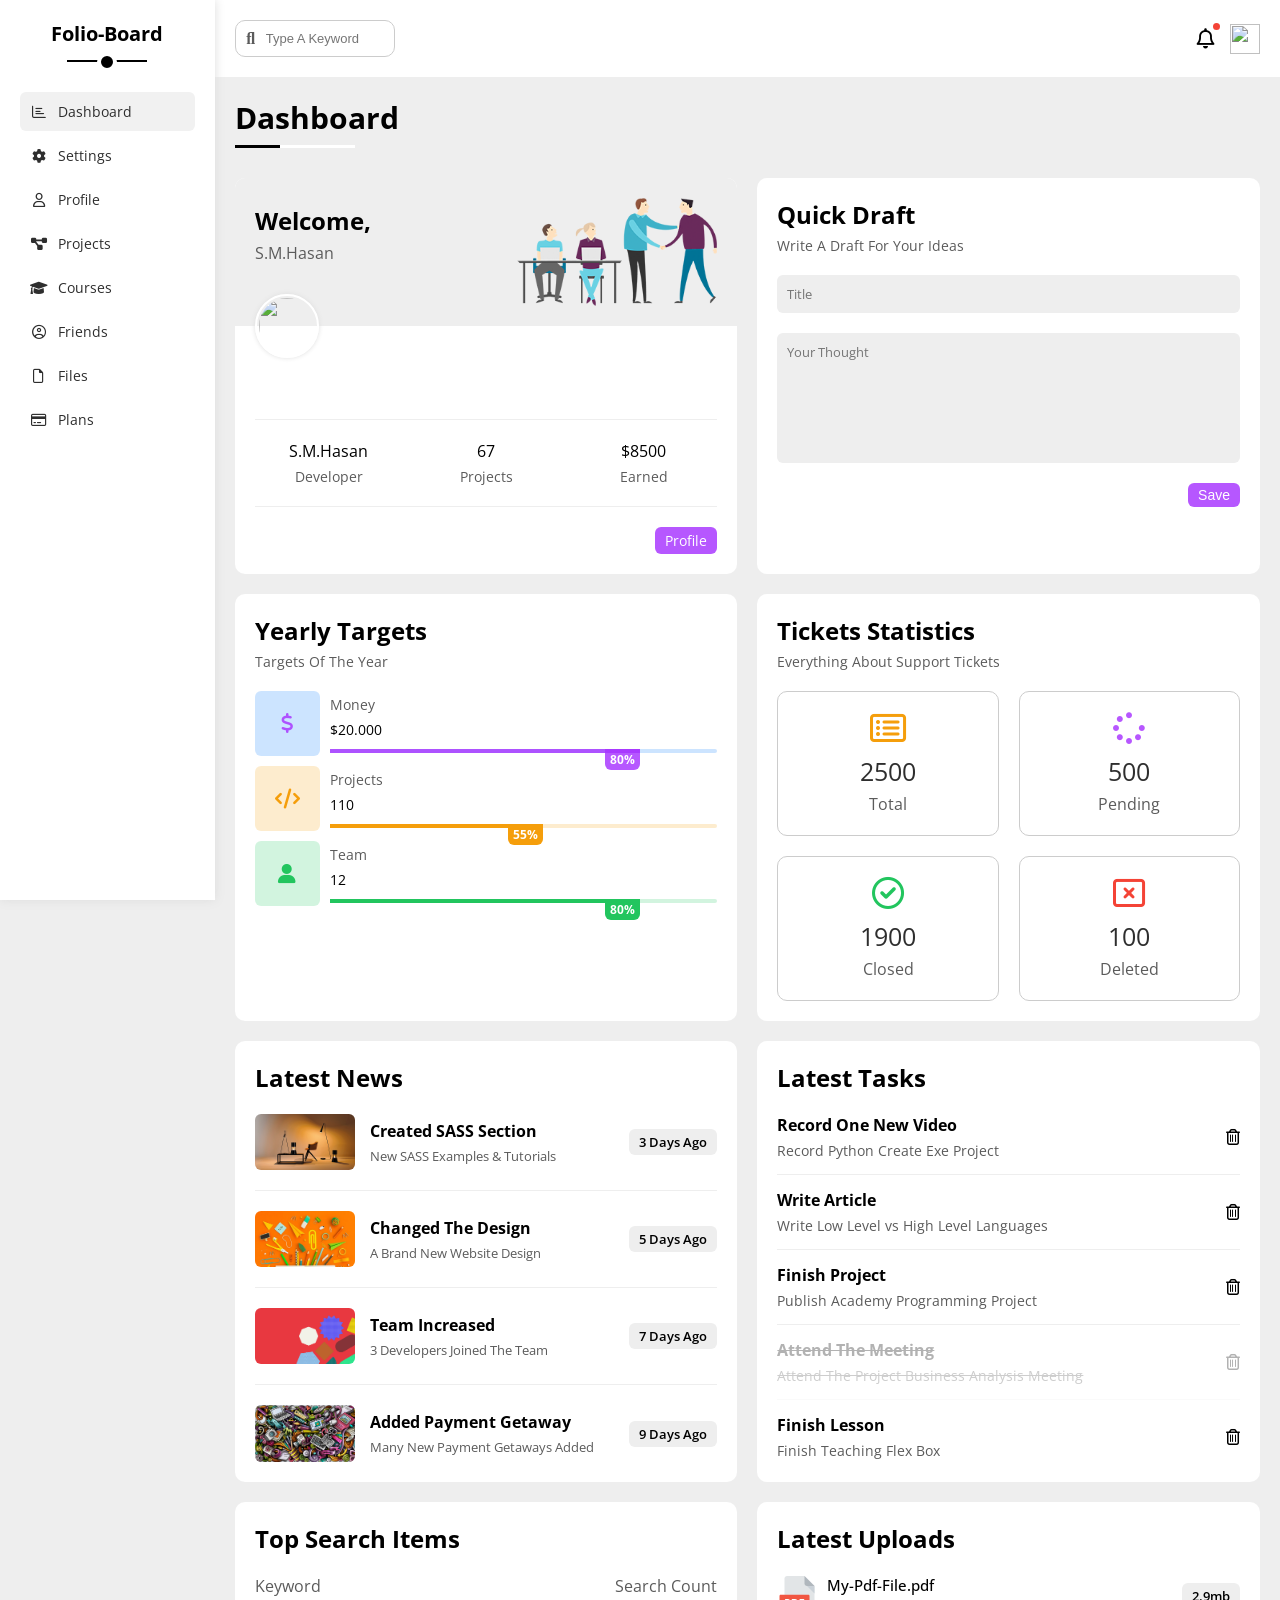
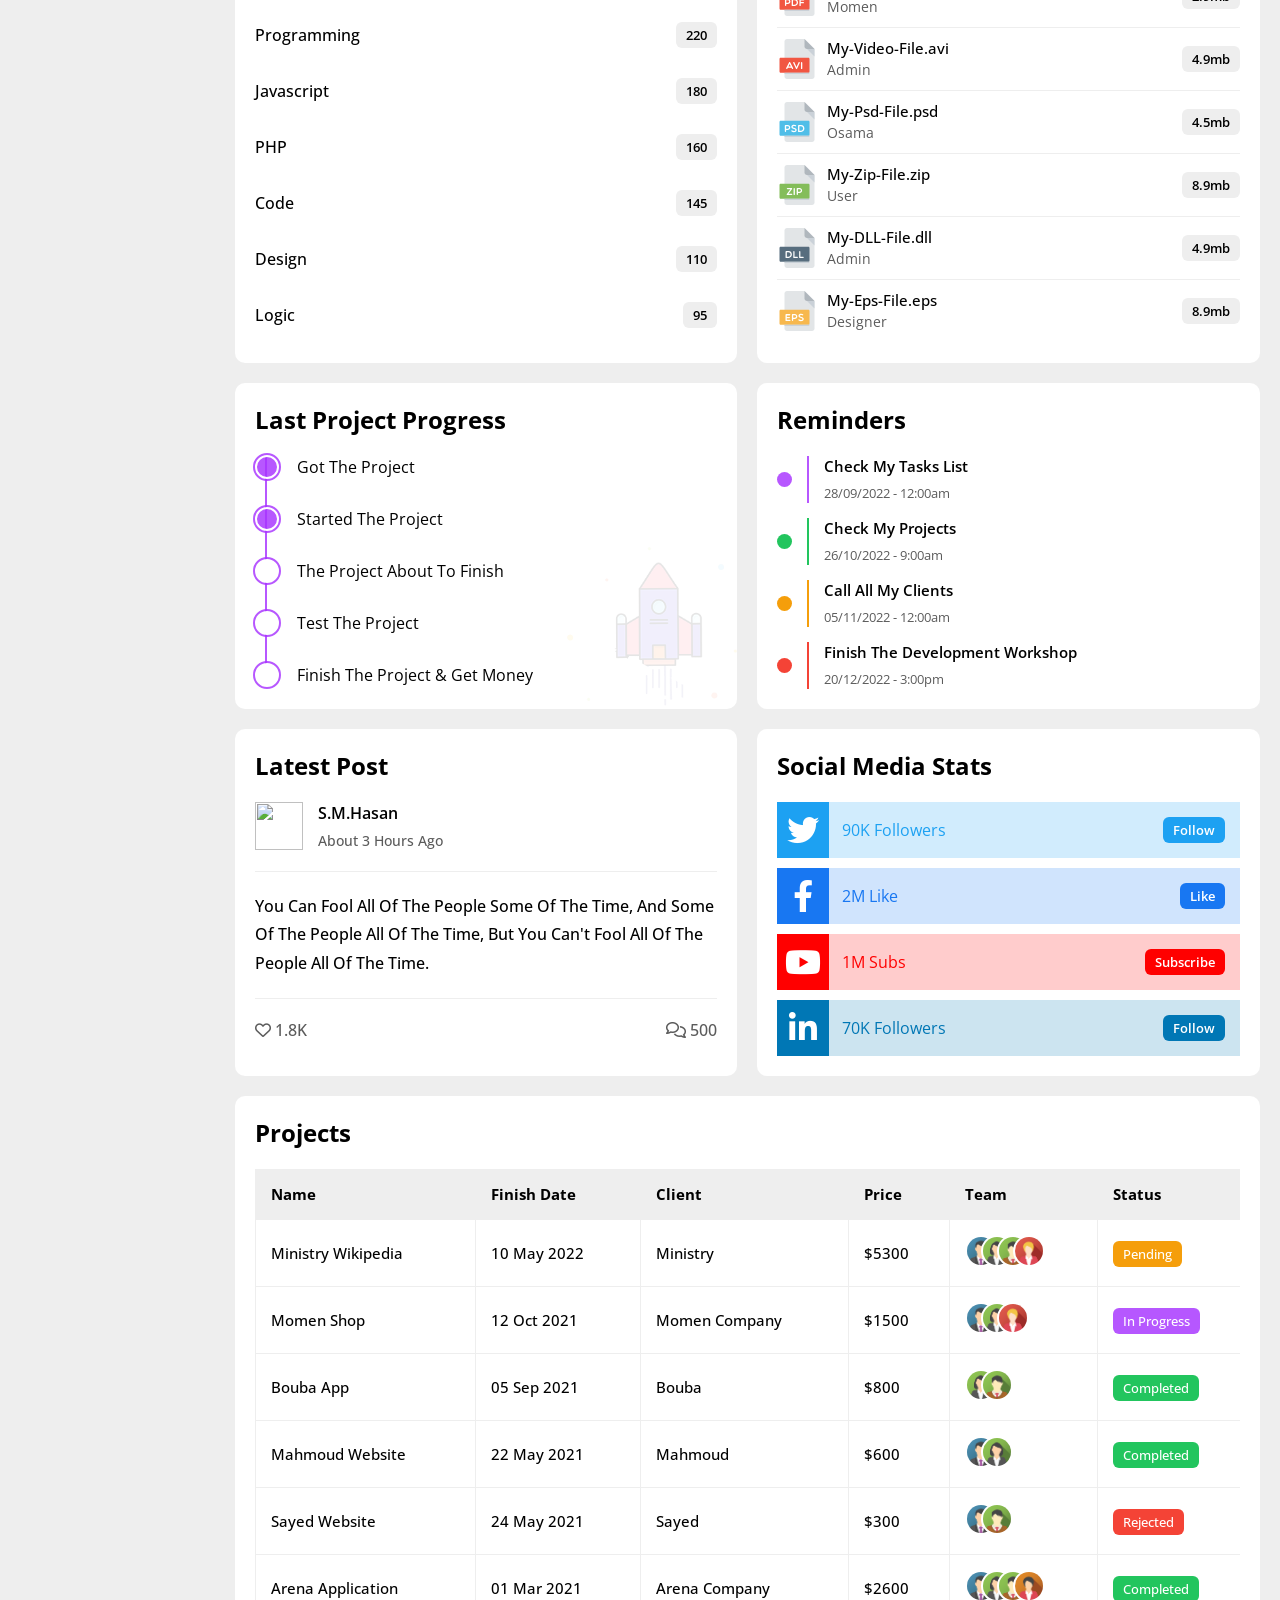
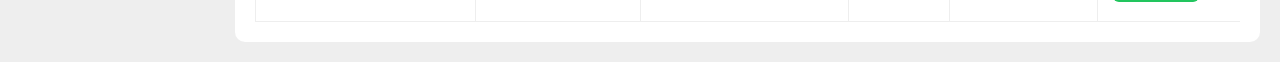
==== index.html @ 57b052c3 "\\===files added===//" ====
<!DOCTYPE html>
<html lang="en">
<head>
    <meta charset="UTF-8">
    <meta http-equiv="X-UA-Compatible" content="IE=edge">
    <meta name="viewport" content="width=device-width, initial-scale=1.0">
    <link rel="stylesheet" href="./css/all.min.css">
    <link rel="stylesheet" href="./css/framework.css">
    <link rel="stylesheet" href="./css/main.css">
    <link rel="preconnect" href="https://fonts.googleapis.com">
    <link rel="preconnect" href="https://fonts.gstatic.com" crossorigin>
    <link href="https://fonts.googleapis.com/css2?family=Open+Sans:ital,wght@0,300;0,400;0,500;0,600;0,700;0,800;1,300;1,400;1,500;1,600;1,700;1,800&display=swap" rel="stylesheet">
    <link rel="icon" type="image/favicon" href="./imgs/favicon.png">
    <title>Dashboard</title>
</head>
<body class="bg-eee">
    <div class="page d-flex bg-eee">
        <!-- Sidebar -->
        <div class="sidebar bg-white p-20 p-relative">
            <h3 class="p-relative text-center pb-15 mb-30 hide-mobile">Folio-Board</h3>
            <ul>
                <li>
                    <a href="index.html" class="active fs-14 rad-6 d-flex align-center c-black p-10">
                        <i class="fa-regular fa-chart-bar fa-fw mr-10"></i>
                        <span class="hide-mobile">Dashboard</span>
                    </a>
                </li>
                <li>
                    <a href="settings.html" class="fs-14 rad-6 d-flex align-center c-black p-10">
                        <i class="fa-solid fa-gear fa-fw mr-10"></i>
                        <span class="hide-mobile">Settings</span>
                    </a>
                </li>
                <li>
                    <a href="profile.html" class="fs-14 rad-6 d-flex align-center c-black p-10">
                        <i class="fa-regular fa-user fa-fw mr-10"></i>
                        <span class="hide-mobile">Profile</span>
                    </a>
                </li>
                <li>
                    <a href="projects.html" class="fs-14 rad-6 d-flex align-center c-black p-10">
                        <i class="fa-solid fa-diagram-project fa-fw mr-10"></i>
                        <span class="hide-mobile">Projects</span>
                    </a>
                </li>
                <li>
                    <a href="courses.html" class="fs-14 rad-6 d-flex align-center c-black p-10">
                        <i class="fa-solid fa-graduation-cap fa-fw mr-10"></i>
                        <span class="hide-mobile">Courses</span>
                    </a>
                </li>
                <li>
                    <a href="friends.html" class="fs-14 rad-6 d-flex align-center c-black p-10">
                        <i class="fa-regular fa-circle-user fa-fw mr-10"></i>
                        <span class="hide-mobile">Friends</span>
                    </a>
                </li>
                <li>
                    <a href="files.html" class="fs-14 rad-6 d-flex align-center c-black p-10">
                        <i class="fa-regular fa-file fa-fw mr-10"></i>
                        <span class="hide-mobile">Files</span>
                    </a>
                </li>
                <li>
                    <a href="plans.html" class="fs-14 rad-6 d-flex align-center c-black p-10">
                        <i class="fa-regular fa-credit-card fa-fw mr-10"></i>
                        <span class="hide-mobile">Plans</span>
                    </a>
                </li>
            </ul>
        </div>
        <!-- End Sidebar -->
        <!-- Content -->
        <div class="content w-full">
            <!-- Content Head -->
            <div class="head p-20 p-10-mobile bg-white between-flex">
                <div class="search p-relative">
                    <input class="p-10 rad-10" type="search" placeholder="Type A Keyword">
                </div>
                <div class="icons d-flex align-center">
                    <a href="profile.html" class="mr-15 p-relative"><i class="fa-regular fa-bell fa-lg"></i></a>
                    <img src="./imgs/avatar.png">
                </div>
            </div>
            <!-- End Content Head -->
            <h1 class="p-relative">Dashboard</h1>
            <!-- Wrapper -->
            <div class="wrapper d-grid gap-20">
                <!-- Welcome Widget -->
                <div class="welcome bg-white rad-10 overflow-hidden text-center-mobile">
                    <div class="intro p-20 bg-eee between-flex block-mobile">
                        <div class="text">
                            <h2>Welcome,</h2>
                            <p class="c-grey mt-5">S.M.Hasan</p>
                        </div>
                        <img class="welcome-img hide-mobile" src="./imgs/welcome.png">
                    </div>
                    <img class="avatar-img" src="./imgs/avatar.png">
                    <div class="body p-20">
                        <div class="info d-flex mb-20 gap-10 text-center block-mobile">
                            <div class="mb-20 mt-20">S.M.Hasan<span class="d-block c-grey mt-5 fs-14">Developer</span></div>
                            <div class="mb-20 mt-20">67<span class="d-block c-grey mt-5 fs-14">Projects</span></div>
                            <div class="mb-20 mt-20">$8500<span class="d-block c-grey mt-5 fs-14">Earned</span></div>
                        </div>
                        <a href="./profile.html" class="visit c-white bg-blue fs-14 d-block w-fit btn-shape">Profile</a>
                    </div>
                </div>
                <!-- End Welcome Widget -->
                <!-- Quick Draft Widget -->
                <div class="quick-draft bg-white p-20 rad-10">
                    <h2>Quick Draft</h2>
                    <p class="mt-5 fs-14 c-grey mb-20">Write A Draft For Your Ideas</p>
                    <form>
                        <input type="text" class="w-full p-10 bg-eee d-block b-none rad-6 mb-20" placeholder="Title">
                        <textarea class="mb-20 w-full bg-eee b-none rad-6 p-10 d-block" placeholder="Your Thought"></textarea>
                        <button type="submit" class="btn-shape bg-blue c-white fs-14 b-none d-block">Save</button>
                    </form>
                </div>
                <!-- End Quick Draft Widget -->
                <!-- Yearly Targets Widget -->
                <div class="yearly-targets p-20 bg-white rad-10">
                    <h2>Yearly Targets</h2>
                    <p class="fs-14 c-grey mt-5 mb-20">Targets Of The Year</p>
                    <div class="target-row d-flex align-center mt-10 mb-10 gap-10 blue">
                        <div class="icon center-flex rad-6">
                            <i class="fa-solid fa-dollar-sign fa-lg c-blue"></i>
                        </div>
                        <div class="details">
                            <span class="fs-14 c-grey">Money</span>
                            <span class="fs-14 d-block mt-5 mb-10">$20.000</span>
                            <div class="progress w-full rad-6 p-relative">
                                <span style="width: 80%;" class="bg-blue d-block">
                                    <span class="fw-bold c-white bg-blue rad-6">80%</span>
                                </span>
                            </div>
                        </div>
                    </div>
                    <div class="target-row d-flex align-center mt-10 mb-10 gap-10 orange">
                        <div class="icon center-flex rad-6">
                            <i class="fa-solid fa-code fa-lg c-orange"></i>
                        </div>
                        <div class="details">
                            <span class="fs-14 c-grey">Projects</span>
                            <span class="fs-14 d-block mt-5 mb-10">110</span>
                            <div class="progress w-full rad-6 p-relative">
                                <span style="width: 55%;" class="bg-orange d-block">
                                    <span class="fw-bold c-white bg-orange rad-6">55%</span>
                                </span>
                            </div>
                        </div>
                    </div>
                    <div class="target-row d-flex align-center mt-10 mb-10 gap-10 green">
                        <div class="icon center-flex rad-6">
                            <i class="fa-solid fa-user fa-lg c-green"></i>
                        </div>
                        <div class="details">
                            <span class="fs-14 c-grey">Team</span>
                            <span class="fs-14 d-block mt-5 mb-10">12</span>
                            <div class="progress w-full rad-6 p-relative">
                                <span style="width: 80%;" class="bg-green d-block">
                                    <span class="fw-bold c-white bg-green rad-6">80%</span>
                                </span>
                            </div>
                        </div>
                    </div>
                </div>
                <!-- End Yearly Targets Widget -->
                <!-- Tickets Widget -->
                <div class="tickets p-20 rad-10 bg-white">
                    <h2>Tickets Statistics</h2>
                    <p class="fs-14 mt-5 c-grey">Everything About Support Tickets</p>
                    <div class="stats d-flex gap-20 mt-20 flex-wrap">
                        <div class="box p-20 c-grey rad-10 text-center">
                            <i class="fa-regular fa-rectangle-list fa-2x c-orange mb-10"></i>
                            <span class="d-block fs-25 mb-5 c-black">2500</span>
                            Total
                        </div>
                        <div class="box p-20 c-grey rad-10 text-center">
                            <i class="fa-solid fa-spinner fa-2x c-blue mb-10"></i>
                            <span class="d-block fs-25 mb-5 c-black">500</span>
                            Pending
                        </div>
                        <div class="box p-20 c-grey rad-10 text-center">
                            <i class="fa-regular fa-circle-check fa-2x c-green mb-10"></i>
                            <span class="d-block fs-25 mb-5 c-black">1900</span>
                            Closed
                        </div>
                        <div class="box p-20 c-grey rad-10 text-center">
                            <i class="fa-regular fa-rectangle-xmark fa-2x c-red mb-10"></i>
                            <span class="d-block fs-25 mb-5 c-black">100</span>
                            Deleted
                        </div>
                    </div>
                </div>
                <!-- End Tickets Widget -->
                <!-- Latest News Widget -->
                <div class="latest-news p-20 bg-white rad-10">
                    <h2 class="mb-20">Latest News</h2>
                    <div class="news-row d-flex align-center text-center-mobile gap-15 block-mobile">
                        <img src="./imgs/news-01.png" class="rad-6">
                        <div class="info">
                            <h3 class="fs-16 fw-bold mb-5">Created SASS Section</h3>
                            <p class="fs-13 c-grey">New SASS Examples & Tutorials</p>
                        </div>
                        <div class="label btn-shape fs-13 bg-eee fw-600">3 Days Ago</div>
                    </div>
                    <div class="news-row d-flex align-center text-center-mobile gap-15 block-mobile">
                        <img src="./imgs/news-02.png" class="rad-6">
                        <div class="info">
                            <h3 class="fs-16 fw-bold mb-5">Changed The Design</h3>
                            <p class="fs-13 c-grey">A Brand New Website Design</p>
                        </div>
                        <div class="label btn-shape fs-13 bg-eee fw-600">5 Days Ago</div>
                    </div>
                    <div class="news-row d-flex align-center text-center-mobile gap-15 block-mobile">
                        <img src="./imgs/news-03.png" class="rad-6">
                        <div class="info">
                            <h3 class="fs-16 fw-bold mb-5">Team Increased</h3>
                            <p class="fs-13 c-grey">3 Developers Joined The Team</p>
                        </div>
                        <div class="label btn-shape fs-13 bg-eee fw-600">7 Days Ago</div>
                    </div>
                    <div class="news-row d-flex align-center text-center-mobile gap-15 block-mobile">
                        <img src="./imgs/news-04.png" class="rad-6">
                        <div class="info">
                            <h3 class="fs-16 fw-bold mb-5">Added Payment Getaway</h3>
                            <p class="fs-13 c-grey">Many New Payment Getaways Added</p>
                        </div>
                        <div class="label btn-shape fs-13 bg-eee fw-600">9 Days Ago</div>
                    </div>
                </div>
                <!-- End Latest News Widget -->
                <!-- Tasks Widget -->
                <div class="tasks p-20 rad-10 bg-white">
                    <h2 class="mb-20">Latest Tasks</h2>
                    <div class="task-row between-flex gap-10">
                        <div class="info">
                            <h3 class="fs-16 fw-bold mb-5">Record One New Video</h3>
                            <p class="fs-14 c-grey">Record Python Create Exe Project</p>
                        </div>
                        <i class="fa-regular fa-trash-can delete"></i>
                    </div>
                    <div class="task-row between-flex gap-10">
                        <div class="info">
                            <h3 class="fs-16 fw-bold mb-5">Write Article</h3>
                            <p class="fs-14 c-grey">Write Low Level vs High Level Languages</p>
                        </div>
                        <i class="fa-regular fa-trash-can delete"></i>
                    </div>
                    <div class="task-row between-flex gap-10">
                        <div class="info">
                            <h3 class="fs-16 fw-bold mb-5">Finish Project</h3>
                            <p class="fs-14 c-grey">Publish Academy Programming Project</p>
                        </div>
                        <i class="fa-regular fa-trash-can delete"></i>
                    </div>
                    <div class="task-row between-flex gap-10 done">
                        <div class="info">
                            <h3 class="fs-16 fw-bold mb-5">Attend The Meeting</h3>
                            <p class="fs-14 c-grey">Attend The Project Business Analysis Meeting</p>
                        </div>
                        <i class="fa-regular fa-trash-can delete"></i>
                    </div>
                    <div class="task-row between-flex gap-10">
                        <div class="info">
                            <h3 class="fs-16 fw-bold mb-5">Finish Lesson</h3>
                            <p class="fs-14 c-grey">Finish Teaching Flex Box</p>
                        </div>
                        <i class="fa-regular fa-trash-can delete"></i>
                    </div>
                </div>
                <!-- End Tasks Widget -->
                <!-- Top Search Widget -->
                <div class="top-search p-20 rad-10 bg-white">
                    <h2 class="mb-20">Top Search Items</h2>
                    <div class="items-head between-flex mb-10">
                        <span class="fs-16 c-grey">Keyword</span>
                        <span class="fs-16 c-grey">Search Count</span>
                    </div>
                    <div class="item between-flex pt-15 pb-15">
                        <span class="fs-16 fw-500">Programming</span>
                        <span class="fs-13 btn-shape fw-600 bg-eee">220</span>
                    </div>
                    <div class="item between-flex pt-15 pb-15">
                        <span class="fs-16 fw-500">Javascript</span>
                        <span class="fs-13 btn-shape fw-600 bg-eee">180</span>
                    </div>
                    <div class="item between-flex pt-15 pb-15">
                        <span class="fs-16 fw-500">PHP</span>
                        <span class="fs-13 btn-shape fw-600 bg-eee">160</span>
                    </div>
                    <div class="item between-flex pt-15 pb-15">
                        <span class="fs-16 fw-500">Code</span>
                        <span class="fs-13 btn-shape fw-600 bg-eee">145</span>
                    </div>
                    <div class="item between-flex pt-15 pb-15">
                        <span class="fs-16 fw-500">Design</span>
                        <span class="fs-13 btn-shape fw-600 bg-eee">110</span>
                    </div>
                    <div class="item between-flex pt-15 pb-15">
                        <span class="fs-16 fw-500">Logic</span>
                        <span class="fs-13 btn-shape fw-600 bg-eee">95</span>
                    </div>
                </div>
                <!-- End Top Search Widget -->
                <!-- Latest Uploads Widget -->
                <div class="latest-uploads p-20 rad-10 bg-white">
                    <h2 class="mb-20">Latest Uploads</h2>
                    <ul>
                        <li class="between-flex gap-10">
                            <div class="d-flex align-center gap-10">
                                <img src="./imgs/pdf.svg">
                                <div class="info">
                                    <span class="fw-500 fs-15 d-block">My-Pdf-File.pdf</span>
                                    <span class="fs-14 c-grey">Momen</span>
                                </div>
                            </div>
                            <div class="btn-shape bg-eee fs-13 fw-600">2.9mb</div>
                        </li>
                        <li class="between-flex gap-10">
                            <div class="d-flex align-center gap-10">
                                <img src="./imgs/avi.svg">
                                <div class="info">
                                    <span class="fw-500 fs-15 d-block">My-Video-File.avi</span>
                                    <span class="fs-14 c-grey">Admin</span>
                                </div>
                            </div>
                            <div class="btn-shape bg-eee fs-13 fw-600">4.9mb</div>
                        </li>
                        <li class="between-flex gap-10">
                            <div class="d-flex align-center gap-10">
                                <img src="./imgs/psd.svg">
                                <div class="info">
                                    <span class="fw-500 fs-15 d-block">My-Psd-File.psd</span>
                                    <span class="fs-14 c-grey">Osama</span>
                                </div>
                            </div>
                            <div class="btn-shape bg-eee fs-13 fw-600">4.5mb</div>
                        </li>
                        <li class="between-flex gap-10">
                            <div class="d-flex align-center gap-10">
                                <img src="./imgs/zip.svg">
                                <div class="info">
                                    <span class="fw-500 fs-15 d-block">My-Zip-File.zip</span>
                                    <span class="fs-14 c-grey">User</span>
                                </div>
                            </div>
                            <div class="btn-shape bg-eee fs-13 fw-600">8.9mb</div>
                        </li>
                        <li class="between-flex gap-10">
                            <div class="d-flex align-center gap-10">
                                <img src="./imgs/dll.svg">
                                <div class="info">
                                    <span class="fw-500 fs-15 d-block">My-DLL-File.dll</span>
                                    <span class="fs-14 c-grey">Admin</span>
                                </div>
                            </div>
                            <div class="btn-shape bg-eee fs-13 fw-600">4.9mb</div>
                        </li>
                        <li class="between-flex gap-10">
                            <div class="d-flex align-center gap-10">
                                <img src="./imgs/eps.svg">
                                <div class="info">
                                    <span class="fw-500 fs-15 d-block">My-Eps-File.eps</span>
                                    <span class="fs-14 c-grey">Designer</span>
                                </div>
                            </div>
                            <div class="btn-shape bg-eee fs-13 fw-600">8.9mb</div>
                        </li>
                    </ul>
                </div>
                <!-- End Latest Uploads Widget -->
                <!-- Current Project Widget -->
                <div class="current-project p-20 bg-white rad-10 p-relative">
                    <h2 class="mb-20">Last Project Progress</h2>
                    <ul class="ml-10 p-relative">
                        <li class="p-relative pt-15 pb-15 d-flex align-center done">Got The Project</li>
                        <li class="p-relative pt-15 pb-15 d-flex align-center done">Started The Project</li>
                        <li class="p-relative pt-15 pb-15 d-flex align-center current">The Project About To Finish</li>
                        <li class="p-relative pt-15 pb-15 d-flex align-center">Test The Project</li>
                        <li class="p-relative pt-15 pb-15 d-flex align-center">Finish The Project & Get Money</li>
                    </ul>
                    <img src="./imgs/project.png" class="hide-mobile">
                </div>
                <!-- End Current Project Widget -->
                <!-- Reminders Widget -->
                <div class="reminders p-20 bg-white rad-10">
                    <h2 class="mb-20">Reminders</h2>
                    <ul>
                        <li class="d-flex align-center">
                            <span class="key mr-15 bg-blue rad-half"></span>
                            <div class="info blue pl-15">
                                <p class="fs-15 fw-600 mb-5">Check My Tasks List</p>
                                <span class="fs-13 c-grey">28/09/2022 - 12:00am</span>
                            </div>
                        </li>
                        <li class="d-flex align-center">
                            <span class="key mr-15 bg-green rad-half"></span>
                            <div class="info green pl-15">
                                <p class="fs-15 fw-600 mb-5">Check My Projects</p>
                                <span class="fs-13 c-grey">26/10/2022 - 9:00am</span>
                            </div>
                        </li>
                        <li class="d-flex align-center">
                            <span class="key mr-15 bg-orange rad-half"></span>
                            <div class="info orange pl-15">
                                <p class="fs-15 fw-600 mb-5">Call All My Clients</p>
                                <span class="fs-13 c-grey">05/11/2022 - 12:00am</span>
                            </div>
                        </li>
                        <li class="d-flex align-center">
                            <span class="key mr-15 bg-red rad-half"></span>
                            <div class="info red pl-15">
                                <p class="fs-15 fw-600 mb-5">Finish The Development Workshop</p>
                                <span class="fs-13 c-grey">20/12/2022 - 3:00pm</span>
                            </div>
                        </li>
                    </ul>
                </div>
                <!-- End Reminders Widget -->
                <!-- Latest Post Widget -->
                <div class="latest-post p-20 bg-white rad-10">
                    <h2 class="mb-20">Latest Post</h2>
                    <div class="top d-flex align-center">
                        <img src="./imgs/avatar.png" class="mr-15">
                        <div class="info">
                            <span class="fs-16 fw-600 d-block mb-5">S.M.Hasan</span>
                            <span class="fs-14 c-grey fw-500">About 3 Hours Ago</span>
                        </div>
                    </div>
                    <div class="content pt-20 pb-20 mt-20 mb-20 text-center-mobile">
                        <p class="fw-500">You Can Fool All Of The People Some Of The Time, And Some Of The People All Of The Time, But You Can't Fool All Of The People All Of The Time.</p>
                    </div>
                    <div class="stats between-flex c-grey">
                        <div>
                            <i class="fa-regular fa-heart"></i>
                            <span class="fw-500">1.8K</span>
                        </div>
                        <div>
                            <i class="fa-regular fa-comments"></i>
                            <span class="fw-500">500</span>
                        </div>
                    </div>
                </div>
                <!-- End Latest Post Widget -->
                <!-- Social Media Widget -->
                <div class="social p-20 bg-white rad-10">
                    <h2 class="mb-20">Social Media Stats</h2>
                    <div class="box twitter between-flex p-15 p-relative flex-column-mobile gap-10 text-center-mobile">
                        <i class="fa-brands fa-twitter fa-2x c-white h-full center-flex"></i>
                        <span class="">90K Followers</span>
                        <a class="btn-shape fs-13 fw-600" href="">Follow</a>
                    </div>
                    <div class="box facebook between-flex p-15 p-relative flex-column-mobile gap-10 text-center-mobile">
                        <i class="fa-brands fa-facebook-f fa-2x c-white h-full center-flex"></i>
                        <span class="">2M Like</span>
                        <a class="btn-shape fs-13 fw-600" href="">Like</a>
                    </div>
                    <div class="box youtube between-flex p-15 p-relative flex-column-mobile gap-10 text-center-mobile">
                        <i class="fa-brands fa-youtube fa-2x c-white h-full center-flex"></i>
                        <span class="">1M Subs</span>
                        <a class="btn-shape fs-13 fw-600" href="">Subscribe</a>
                    </div>
                    <div class="box linkedin between-flex p-15 p-relative flex-column-mobile gap-10 text-center-mobile">
                        <i class="fa-brands fa-linkedin-in fa-2x c-white h-full center-flex"></i>
                        <span class="">70K Followers</span>
                        <a class="btn-shape fs-13 fw-600" href="">Follow</a>
                    </div>
                </div>
                <!-- End Social Media Widget -->
            </div>
            <!-- End Wrapper -->
            <!-- Projects Table -->
            <div class="projects p-20 bg-white rad-10 m-20">
                <h2 class="mb-20">Projects</h2>
                <div class="responsive-table">
                    <table class="w-full fs-15 fw-500">
                        <thead>
                            <tr>
                                <td class="fw-bold bg-eee">Name</td>
                                <td class="fw-bold bg-eee">Finish Date</td>
                                <td class="fw-bold bg-eee">Client</td>
                                <td class="fw-bold bg-eee">Price</td>
                                <td class="fw-bold bg-eee">Team</td>
                                <td class="fw-bold bg-eee">Status</td>
                            </tr>
                        </thead>
                        <tbody>
                            <tr>
                                <td>Ministry Wikipedia</td>
                                <td>10 May 2022</td>
                                <td>Ministry</td>
                                <td>$5300</td>
                                <td>
                                    <img src="./imgs/team-01.png">
                                    <img src="./imgs/team-02.png">
                                    <img src="./imgs/team-03.png">
                                    <img src="./imgs/team-05.png">
                                </td>
                                <td>
                                    <span class="btn-shape bg-orange fs-13 fw-500 c-white">Pending</span>
                                </td>
                            </tr>
                            <tr>
                                <td>Momen Shop</td>
                                <td>12 Oct 2021</td>
                                <td>Momen Company</td>
                                <td>$1500</td>
                                <td>
                                    <img src="./imgs/team-01.png">
                                    <img src="./imgs/team-02.png">
                                    <img src="./imgs/team-05.png">
                                </td>
                                <td>
                                    <span class="btn-shape bg-blue fs-13 fw-500 c-white">In Progress</span>
                                </td>
                            </tr>
                            <tr>
                                <td>Bouba App</td>
                                <td>05 Sep 2021</td>
                                <td>Bouba</td>
                                <td>$800</td>
                                <td>
                                    <img src="./imgs/team-02.png">
                                    <img src="./imgs/team-03.png">
                                </td>
                                <td>
                                    <span class="btn-shape bg-green fs-13 fw-500 c-white">Completed</span>
                                </td>
                            </tr>
                            <tr>
                                <td>Mahmoud Website</td>
                                <td>22 May 2021</td>
                                <td>Mahmoud</td>
                                <td>$600</td>
                                <td>
                                    <img src="./imgs/team-01.png">
                                    <img src="./imgs/team-02.png">
                                </td>
                                <td>
                                    <span class="btn-shape bg-green fs-13 fw-500 c-white">Completed</span>
                                </td>
                            </tr>
                            <tr>
                                <td>Sayed Website</td>
                                <td>24 May 2021</td>
                                <td>Sayed</td>
                                <td>$300</td>
                                <td>
                                    <img src="./imgs/team-01.png">
                                    <img src="./imgs/team-03.png">
                                </td>
                                <td>
                                    <span class="btn-shape bg-red fs-13 fw-500 c-white">Rejected</span>
                                </td>
                            </tr>
                            <tr>
                                <td>Arena Application</td>
                                <td>01 Mar 2021</td>
                                <td>Arena Company</td>
                                <td>$2600</td>
                                <td>
                                    <img src="./imgs/team-01.png">
                                    <img src="./imgs/team-02.png">
                                    <img src="./imgs/team-03.png">
                                    <img src="./imgs/team-04.png">
                                </td>
                                <td>
                                    <span class="btn-shape bg-green fs-13 fw-500 c-white">Completed</span>
                                </td>
                            </tr>
                        </tbody>
                    </table>
                </div>
            </div>
            <!-- End Projects Table -->
        </div>
        <!-- End Content -->
    </div>
</body>
</html>
---- css/all.min.css ----
.fa{font-family:var(--fa-style-family,"Font Awesome 6 Free");font-weight:var(--fa-style,900)}.fa,.fa-brands,.fa-duotone,.fa-light,.fa-regular,.fa-solid,.fa-thin,.fab,.fad,.fal,.far,.fas,.fat{-moz-osx-font-smoothing:grayscale;-webkit-font-smoothing:antialiased;display:var(--fa-display,inline-block);font-style:normal;font-variant:normal;line-height:1;text-rendering:auto}.fa-1x{font-size:1em}.fa-2x{font-size:2em}.fa-3x{font-size:3em}.fa-4x{font-size:4em}.fa-5x{font-size:5em}.fa-6x{font-size:6em}.fa-7x{font-size:7em}.fa-8x{font-size:8em}.fa-9x{font-size:9em}.fa-10x{font-size:10em}.fa-2xs{font-size:.625em;line-height:.1em;vertical-align:.225em}.fa-xs{font-size:.75em;line-height:.08333em;vertical-align:.125em}.fa-sm{font-size:.875em;line-height:.07143em;vertical-align:.05357em}.fa-lg{font-size:1.25em;line-height:.05em;vertical-align:-.075em}.fa-xl{font-size:1.5em;line-height:.04167em;vertical-align:-.125em}.fa-2xl{font-size:2em;line-height:.03125em;vertical-align:-.1875em}.fa-fw{text-align:center;width:1.25em}.fa-ul{list-style-type:none;margin-left:var(--fa-li-margin,2.5em);padding-left:0}.fa-ul>li{position:relative}.fa-li{left:calc(var(--fa-li-width, 2em)*-1);position:absolute;text-align:center;width:var(--fa-li-width,2em);line-height:inherit}.fa-border{border-radius:var(--fa-border-radius,.1em);border:var(--fa-border-width,.08em) var(--fa-border-style,solid) var(--fa-border-color,#eee);padding:var(--fa-border-padding,.2em .25em .15em)}.fa-pull-left{float:left;margin-right:var(--fa-pull-margin,.3em)}.fa-pull-right{float:right;margin-left:var(--fa-pull-margin,.3em)}.fa-beat{-webkit-animation-name:fa-beat;animation-name:fa-beat;-webkit-animation-delay:var(--fa-animation-delay,0);animation-delay:var(--fa-animation-delay,0);-webkit-animation-direction:var(--fa-animation-direction,normal);animation-direction:var(--fa-animation-direction,normal);-webkit-animation-duration:var(--fa-animation-duration,1s);animation-duration:var(--fa-animation-duration,1s);-webkit-animation-iteration-count:var(--fa-animation-iteration-count,infinite);animation-iteration-count:var(--fa-animation-iteration-count,infinite);-webkit-animation-timing-function:var(--fa-animation-timing,ease-in-out);animation-timing-function:var(--fa-animation-timing,ease-in-out)}.fa-bounce{-webkit-animation-name:fa-bounce;animation-name:fa-bounce;-webkit-animation-delay:var(--fa-animation-delay,0);animation-delay:var(--fa-animation-delay,0);-webkit-animation-direction:var(--fa-animation-direction,normal);animation-direction:var(--fa-animation-direction,normal);-webkit-animation-duration:var(--fa-animation-duration,1s);animation-duration:var(--fa-animation-duration,1s);-webkit-animation-iteration-count:var(--fa-animation-iteration-count,infinite);animation-iteration-count:var(--fa-animation-iteration-count,infinite);-webkit-animation-timing-function:var(--fa-animation-timing,cubic-bezier(.28,.84,.42,1));animation-timing-function:var(--fa-animation-timing,cubic-bezier(.28,.84,.42,1))}.fa-fade{-webkit-animation-name:fa-fade;animation-name:fa-fade;-webkit-animation-iteration-count:var(--fa-animation-iteration-count,infinite);animation-iteration-count:var(--fa-animation-iteration-count,infinite);-webkit-animation-timing-function:var(--fa-animation-timing,cubic-bezier(.4,0,.6,1));animation-timing-function:var(--fa-animation-timing,cubic-bezier(.4,0,.6,1))}.fa-beat-fade,.fa-fade{-webkit-animation-delay:var(--fa-animation-delay,0);animation-delay:var(--fa-animation-delay,0);-webkit-animation-direction:var(--fa-animation-direction,normal);animation-direction:var(--fa-animation-direction,normal);-webkit-animation-duration:var(--fa-animation-duration,1s);animation-duration:var(--fa-animation-duration,1s)}.fa-beat-fade{-webkit-animation-name:fa-beat-fade;animation-name:fa-beat-fade;-webkit-animation-iteration-count:var(--fa-animation-iteration-count,infinite);animation-iteration-count:var(--fa-animation-iteration-count,infinite);-webkit-animation-timing-function:var(--fa-animation-timing,cubic-bezier(.4,0,.6,1));animation-timing-function:var(--fa-animation-timing,cubic-bezier(.4,0,.6,1))}.fa-flip{-webkit-animation-name:fa-flip;animation-name:fa-flip;-webkit-animation-delay:var(--fa-animation-delay,0);animation-delay:var(--fa-animation-delay,0);-webkit-animation-direction:var(--fa-animation-direction,normal);animation-direction:var(--fa-animation-direction,normal);-webkit-animation-duration:var(--fa-animation-duration,1s);animation-duration:var(--fa-animation-duration,1s);-webkit-animation-iteration-count:var(--fa-animation-iteration-count,infinite);animation-iteration-count:var(--fa-animation-iteration-count,infinite);-webkit-animation-timing-function:var(--fa-animation-timing,ease-in-out);animation-timing-function:var(--fa-animation-timing,ease-in-out)}.fa-shake{-webkit-animation-name:fa-shake;animation-name:fa-shake;-webkit-animation-duration:var(--fa-animation-duration,1s);animation-duration:var(--fa-animation-duration,1s);-webkit-animation-iteration-count:var(--fa-animation-iteration-count,infinite);animation-iteration-count:var(--fa-animation-iteration-count,infinite);-webkit-animation-timing-function:var(--fa-animation-timing,linear);animation-timing-function:var(--fa-animation-timing,linear)}.fa-shake,.fa-spin{-webkit-animation-delay:var(--fa-animation-delay,0);animation-delay:var(--fa-animation-delay,0);-webkit-animation-direction:var(--fa-animation-direction,normal);animation-direction:var(--fa-animation-direction,normal)}.fa-spin{-webkit-animation-name:fa-spin;animation-name:fa-spin;-webkit-animation-duration:var(--fa-animation-duration,2s);animation-duration:var(--fa-animation-duration,2s);-webkit-animation-iteration-count:var(--fa-animation-iteration-count,infinite);animation-iteration-count:var(--fa-animation-iteration-count,infinite);-webkit-animation-timing-function:var(--fa-animation-timing,linear);animation-timing-function:var(--fa-animation-timing,linear)}.fa-spin-reverse{--fa-animation-direction:reverse}.fa-pulse,.fa-spin-pulse{-webkit-animation-name:fa-spin;animation-name:fa-spin;-webkit-animation-direction:var(--fa-animation-direction,normal);animation-direction:var(--fa-animation-direction,normal);-webkit-animation-duration:var(--fa-animation-duration,1s);animation-duration:var(--fa-animation-duration,1s);-webkit-animation-iteration-count:var(--fa-animation-iteration-count,infinite);animation-iteration-count:var(--fa-animation-iteration-count,infinite);-webkit-animation-timing-function:var(--fa-animation-timing,steps(8));animation-timing-function:var(--fa-animation-timing,steps(8))}@media (prefers-reduced-motion:reduce){.fa-beat,.fa-beat-fade,.fa-bounce,.fa-fade,.fa-flip,.fa-pulse,.fa-shake,.fa-spin,.fa-spin-pulse{-webkit-animation-delay:-1ms;animation-delay:-1ms;-webkit-animation-duration:1ms;animation-duration:1ms;-webkit-animation-iteration-count:1;animation-iteration-count:1;transition-delay:0s;transition-duration:0s}}@-webkit-keyframes fa-beat{0%,90%{-webkit-transform:scale(1);transform:scale(1)}45%{-webkit-transform:scale(var(--fa-beat-scale,1.25));transform:scale(var(--fa-beat-scale,1.25))}}@keyframes fa-beat{0%,90%{-webkit-transform:scale(1);transform:scale(1)}45%{-webkit-transform:scale(var(--fa-beat-scale,1.25));transform:scale(var(--fa-beat-scale,1.25))}}@-webkit-keyframes fa-bounce{0%{-webkit-transform:scale(1) translateY(0);transform:scale(1) translateY(0)}10%{-webkit-transform:scale(var(--fa-bounce-start-scale-x,1.1),var(--fa-bounce-start-scale-y,.9)) translateY(0);transform:scale(var(--fa-bounce-start-scale-x,1.1),var(--fa-bounce-start-scale-y,.9)) translateY(0)}30%{-webkit-transform:scale(var(--fa-bounce-jump-scale-x,.9),var(--fa-bounce-jump-scale-y,1.1)) translateY(var(--fa-bounce-height,-.5em));transform:scale(var(--fa-bounce-jump-scale-x,.9),var(--fa-bounce-jump-scale-y,1.1)) translateY(var(--fa-bounce-height,-.5em))}50%{-webkit-transform:scale(var(--fa-bounce-land-scale-x,1.05),var(--fa-bounce-land-scale-y,.95)) translateY(0);transform:scale(var(--fa-bounce-land-scale-x,1.05),var(--fa-bounce-land-scale-y,.95)) translateY(0)}57%{-webkit-transform:scale(1) translateY(var(--fa-bounce-rebound,-.125em));transform:scale(1) translateY(var(--fa-bounce-rebound,-.125em))}64%{-webkit-transform:scale(1) translateY(0);transform:scale(1) translateY(0)}to{-webkit-transform:scale(1) translateY(0);transform:scale(1) translateY(0)}}@keyframes fa-bounce{0%{-webkit-transform:scale(1) translateY(0);transform:scale(1) translateY(0)}10%{-webkit-transform:scale(var(--fa-bounce-start-scale-x,1.1),var(--fa-bounce-start-scale-y,.9)) translateY(0);transform:scale(var(--fa-bounce-start-scale-x,1.1),var(--fa-bounce-start-scale-y,.9)) translateY(0)}30%{-webkit-transform:scale(var(--fa-bounce-jump-scale-x,.9),var(--fa-bounce-jump-scale-y,1.1)) translateY(var(--fa-bounce-height,-.5em));transform:scale(var(--fa-bounce-jump-scale-x,.9),var(--fa-bounce-jump-scale-y,1.1)) translateY(var(--fa-bounce-height,-.5em))}50%{-webkit-transform:scale(var(--fa-bounce-land-scale-x,1.05),var(--fa-bounce-land-scale-y,.95)) translateY(0);transform:scale(var(--fa-bounce-land-scale-x,1.05),var(--fa-bounce-land-scale-y,.95)) translateY(0)}57%{-webkit-transform:scale(1) translateY(var(--fa-bounce-rebound,-.125em));transform:scale(1) translateY(var(--fa-bounce-rebound,-.125em))}64%{-webkit-transform:scale(1) translateY(0);transform:scale(1) translateY(0)}to{-webkit-transform:scale(1) translateY(0);transform:scale(1) translateY(0)}}@-webkit-keyframes fa-fade{50%{opacity:var(--fa-fade-opacity,.4)}}@keyframes fa-fade{50%{opacity:var(--fa-fade-opacity,.4)}}@-webkit-keyframes fa-beat-fade{0%,to{opacity:var(--fa-beat-fade-opacity,.4);-webkit-transform:scale(1);transform:scale(1)}50%{opacity:1;-webkit-transform:scale(var(--fa-beat-fade-scale,1.125));transform:scale(var(--fa-beat-fade-scale,1.125))}}@keyframes fa-beat-fade{0%,to{opacity:var(--fa-beat-fade-opacity,.4);-webkit-transform:scale(1);transform:scale(1)}50%{opacity:1;-webkit-transform:scale(var(--fa-beat-fade-scale,1.125));transform:scale(var(--fa-beat-fade-scale,1.125))}}@-webkit-keyframes fa-flip{50%{-webkit-transform:rotate3d(var(--fa-flip-x,0),var(--fa-flip-y,1),var(--fa-flip-z,0),var(--fa-flip-angle,-180deg));transform:rotate3d(var(--fa-flip-x,0),var(--fa-flip-y,1),var(--fa-flip-z,0),var(--fa-flip-angle,-180deg))}}@keyframes fa-flip{50%{-webkit-transform:rotate3d(var(--fa-flip-x,0),var(--fa-flip-y,1),var(--fa-flip-z,0),var(--fa-flip-angle,-180deg));transform:rotate3d(var(--fa-flip-x,0),var(--fa-flip-y,1),var(--fa-flip-z,0),var(--fa-flip-angle,-180deg))}}@-webkit-keyframes fa-shake{0%{-webkit-transform:rotate(-15deg);transform:rotate(-15deg)}4%{-webkit-transform:rotate(15deg);transform:rotate(15deg)}8%,24%{-webkit-transform:rotate(-18deg);transform:rotate(-18deg)}12%,28%{-webkit-transform:rotate(18deg);transform:rotate(18deg)}16%{-webkit-transform:rotate(-22deg);transform:rotate(-22deg)}20%{-webkit-transform:rotate(22deg);transform:rotate(22deg)}32%{-webkit-transform:rotate(-12deg);transform:rotate(-12deg)}36%{-webkit-transform:rotate(12deg);transform:rotate(12deg)}40%,to{-webkit-transform:rotate(0deg);transform:rotate(0deg)}}@keyframes fa-shake{0%{-webkit-transform:rotate(-15deg);transform:rotate(-15deg)}4%{-webkit-transform:rotate(15deg);transform:rotate(15deg)}8%,24%{-webkit-transform:rotate(-18deg);transform:rotate(-18deg)}12%,28%{-webkit-transform:rotate(18deg);transform:rotate(18deg)}16%{-webkit-transform:rotate(-22deg);transform:rotate(-22deg)}20%{-webkit-transform:rotate(22deg);transform:rotate(22deg)}32%{-webkit-transform:rotate(-12deg);transform:rotate(-12deg)}36%{-webkit-transform:rotate(12deg);transform:rotate(12deg)}40%,to{-webkit-transform:rotate(0deg);transform:rotate(0deg)}}@-webkit-keyframes fa-spin{0%{-webkit-transform:rotate(0deg);transform:rotate(0deg)}to{-webkit-transform:rotate(1turn);transform:rotate(1turn)}}@keyframes fa-spin{0%{-webkit-transform:rotate(0deg);transform:rotate(0deg)}to{-webkit-transform:rotate(1turn);transform:rotate(1turn)}}.fa-rotate-90{-webkit-transform:rotate(90deg);transform:rotate(90deg)}.fa-rotate-180{-webkit-transform:rotate(180deg);transform:rotate(180deg)}.fa-rotate-270{-webkit-transform:rotate(270deg);transform:rotate(270deg)}.fa-flip-horizontal{-webkit-transform:scaleX(-1);transform:scaleX(-1)}.fa-flip-vertical{-webkit-transform:scaleY(-1);transform:scaleY(-1)}.fa-flip-both,.fa-flip-horizontal.fa-flip-vertical{-webkit-transform:scale(-1);transform:scale(-1)}.fa-rotate-by{-webkit-transform:rotate(var(--fa-rotate-angle,none));transform:rotate(var(--fa-rotate-angle,none))}.fa-stack{display:inline-block;height:2em;line-height:2em;position:relative;vertical-align:middle;width:2.5em}.fa-stack-1x,.fa-stack-2x{left:0;position:absolute;text-align:center;width:100%;z-index:var(--fa-stack-z-index,auto)}.fa-stack-1x{line-height:inherit}.fa-stack-2x{font-size:2em}.fa-inverse{color:var(--fa-inverse,#fff)}.fa-0:before{content:"\30"}.fa-1:before{content:"\31"}.fa-2:before{content:"\32"}.fa-3:before{content:"\33"}.fa-4:before{content:"\34"}.fa-5:before{content:"\35"}.fa-6:before{content:"\36"}.fa-7:before{content:"\37"}.fa-8:before{content:"\38"}.fa-9:before{content:"\39"}.fa-a:before{content:"\41"}.fa-address-book:before,.fa-contact-book:before{content:"\f2b9"}.fa-address-card:before,.fa-contact-card:before,.fa-vcard:before{content:"\f2bb"}.fa-align-center:before{content:"\f037"}.fa-align-justify:before{content:"\f039"}.fa-align-left:before{content:"\f036"}.fa-align-right:before{content:"\f038"}.fa-anchor:before{content:"\f13d"}.fa-anchor-circle-check:before{content:"\e4aa"}.fa-anchor-circle-exclamation:before{content:"\e4ab"}.fa-anchor-circle-xmark:before{content:"\e4ac"}.fa-anchor-lock:before{content:"\e4ad"}.fa-angle-down:before{content:"\f107"}.fa-angle-left:before{content:"\f104"}.fa-angle-right:before{content:"\f105"}.fa-angle-up:before{content:"\f106"}.fa-angle-double-down:before,.fa-angles-down:before{content:"\f103"}.fa-angle-double-left:before,.fa-angles-left:before{content:"\f100"}.fa-angle-double-right:before,.fa-angles-right:before{content:"\f101"}.fa-angle-double-up:before,.fa-angles-up:before{content:"\f102"}.fa-ankh:before{content:"\f644"}.fa-apple-alt:before,.fa-apple-whole:before{content:"\f5d1"}.fa-archway:before{content:"\f557"}.fa-arrow-down:before{content:"\f063"}.fa-arrow-down-1-9:before,.fa-sort-numeric-asc:before,.fa-sort-numeric-down:before{content:"\f162"}.fa-arrow-down-9-1:before,.fa-sort-numeric-desc:before,.fa-sort-numeric-down-alt:before{content:"\f886"}.fa-arrow-down-a-z:before,.fa-sort-alpha-asc:before,.fa-sort-alpha-down:before{content:"\f15d"}.fa-arrow-down-long:before,.fa-long-arrow-down:before{content:"\f175"}.fa-arrow-down-short-wide:before,.fa-sort-amount-desc:before,.fa-sort-amount-down-alt:before{content:"\f884"}.fa-arrow-down-up-across-line:before{content:"\e4af"}.fa-arrow-down-up-lock:before{content:"\e4b0"}.fa-arrow-down-wide-short:before,.fa-sort-amount-asc:before,.fa-sort-amount-down:before{content:"\f160"}.fa-arrow-down-z-a:before,.fa-sort-alpha-desc:before,.fa-sort-alpha-down-alt:before{content:"\f881"}.fa-arrow-left:before{content:"\f060"}.fa-arrow-left-long:before,.fa-long-arrow-left:before{content:"\f177"}.fa-arrow-pointer:before,.fa-mouse-pointer:before{content:"\f245"}.fa-arrow-right:before{content:"\f061"}.fa-arrow-right-arrow-left:before,.fa-exchange:before{content:"\f0ec"}.fa-arrow-right-from-bracket:before,.fa-sign-out:before{content:"\f08b"}.fa-arrow-right-long:before,.fa-long-arrow-right:before{content:"\f178"}.fa-arrow-right-to-bracket:before,.fa-sign-in:before{content:"\f090"}.fa-arrow-right-to-city:before{content:"\e4b3"}.fa-arrow-left-rotate:before,.fa-arrow-rotate-back:before,.fa-arrow-rotate-backward:before,.fa-arrow-rotate-left:before,.fa-undo:before{content:"\f0e2"}.fa-arrow-right-rotate:before,.fa-arrow-rotate-forward:before,.fa-arrow-rotate-right:before,.fa-redo:before{content:"\f01e"}.fa-arrow-trend-down:before{content:"\e097"}.fa-arrow-trend-up:before{content:"\e098"}.fa-arrow-turn-down:before,.fa-level-down:before{content:"\f149"}.fa-arrow-turn-up:before,.fa-level-up:before{content:"\f148"}.fa-arrow-up:before{content:"\f062"}.fa-arrow-up-1-9:before,.fa-sort-numeric-up:before{content:"\f163"}.fa-arrow-up-9-1:before,.fa-sort-numeric-up-alt:before{content:"\f887"}.fa-arrow-up-a-z:before,.fa-sort-alpha-up:before{content:"\f15e"}.fa-arrow-up-from-bracket:before{content:"\e09a"}.fa-arrow-up-from-ground-water:before{content:"\e4b5"}.fa-arrow-up-from-water-pump:before{content:"\e4b6"}.fa-arrow-up-long:before,.fa-long-arrow-up:before{content:"\f176"}.fa-arrow-up-right-dots:before{content:"\e4b7"}.fa-arrow-up-right-from-square:before,.fa-external-link:before{content:"\f08e"}.fa-arrow-up-short-wide:before,.fa-sort-amount-up-alt:before{content:"\f885"}.fa-arrow-up-wide-short:before,.fa-sort-amount-up:before{content:"\f161"}.fa-arrow-up-z-a:before,.fa-sort-alpha-up-alt:before{content:"\f882"}.fa-arrows-down-to-line:before{content:"\e4b8"}.fa-arrows-down-to-people:before{content:"\e4b9"}.fa-arrows-h:before,.fa-arrows-left-right:before{content:"\f07e"}.fa-arrows-left-right-to-line:before{content:"\e4ba"}.fa-arrows-rotate:before,.fa-refresh:before,.fa-sync:before{content:"\f021"}.fa-arrows-spin:before{content:"\e4bb"}.fa-arrows-split-up-and-left:before{content:"\e4bc"}.fa-arrows-to-circle:before{content:"\e4bd"}.fa-arrows-to-dot:before{content:"\e4be"}.fa-arrows-to-eye:before{content:"\e4bf"}.fa-arrows-turn-right:before{content:"\e4c0"}.fa-arrows-turn-to-dots:before{content:"\e4c1"}.fa-arrows-up-down:before,.fa-arrows-v:before{content:"\f07d"}.fa-arrows-up-down-left-right:before,.fa-arrows:before{content:"\f047"}.fa-arrows-up-to-line:before{content:"\e4c2"}.fa-asterisk:before{content:"\2a"}.fa-at:before{content:"\40"}.fa-atom:before{content:"\f5d2"}.fa-audio-description:before{content:"\f29e"}.fa-austral-sign:before{content:"\e0a9"}.fa-award:before{content:"\f559"}.fa-b:before{content:"\42"}.fa-baby:before{content:"\f77c"}.fa-baby-carriage:before,.fa-carriage-baby:before{content:"\f77d"}.fa-backward:before{content:"\f04a"}.fa-backward-fast:before,.fa-fast-backward:before{content:"\f049"}.fa-backward-step:before,.fa-step-backward:before{content:"\f048"}.fa-bacon:before{content:"\f7e5"}.fa-bacteria:before{content:"\e059"}.fa-bacterium:before{content:"\e05a"}.fa-bag-shopping:before,.fa-shopping-bag:before{content:"\f290"}.fa-bahai:before,.fa-haykal:before{content:"\f666"}.fa-baht-sign:before{content:"\e0ac"}.fa-ban:before,.fa-cancel:before{content:"\f05e"}.fa-ban-smoking:before,.fa-smoking-ban:before{content:"\f54d"}.fa-band-aid:before,.fa-bandage:before{content:"\f462"}.fa-barcode:before{content:"\f02a"}.fa-bars:before,.fa-navicon:before{content:"\f0c9"}.fa-bars-progress:before,.fa-tasks-alt:before{content:"\f828"}.fa-bars-staggered:before,.fa-reorder:before,.fa-stream:before{content:"\f550"}.fa-baseball-ball:before,.fa-baseball:before{content:"\f433"}.fa-baseball-bat-ball:before{content:"\f432"}.fa-basket-shopping:before,.fa-shopping-basket:before{content:"\f291"}.fa-basketball-ball:before,.fa-basketball:before{content:"\f434"}.fa-bath:before,.fa-bathtub:before{content:"\f2cd"}.fa-battery-0:before,.fa-battery-empty:before{content:"\f244"}.fa-battery-5:before,.fa-battery-full:before,.fa-battery:before{content:"\f240"}.fa-battery-3:before,.fa-battery-half:before{content:"\f242"}.fa-battery-2:before,.fa-battery-quarter:before{content:"\f243"}.fa-battery-4:before,.fa-battery-three-quarters:before{content:"\f241"}.fa-bed:before{content:"\f236"}.fa-bed-pulse:before,.fa-procedures:before{content:"\f487"}.fa-beer-mug-empty:before,.fa-beer:before{content:"\f0fc"}.fa-bell:before{content:"\f0f3"}.fa-bell-concierge:before,.fa-concierge-bell:before{content:"\f562"}.fa-bell-slash:before{content:"\f1f6"}.fa-bezier-curve:before{content:"\f55b"}.fa-bicycle:before{content:"\f206"}.fa-binoculars:before{content:"\f1e5"}.fa-biohazard:before{content:"\f780"}.fa-bitcoin-sign:before{content:"\e0b4"}.fa-blender:before{content:"\f517"}.fa-blender-phone:before{content:"\f6b6"}.fa-blog:before{content:"\f781"}.fa-bold:before{content:"\f032"}.fa-bolt:before,.fa-zap:before{content:"\f0e7"}.fa-bolt-lightning:before{content:"\e0b7"}.fa-bomb:before{content:"\f1e2"}.fa-bone:before{content:"\f5d7"}.fa-bong:before{content:"\f55c"}.fa-book:before{content:"\f02d"}.fa-atlas:before,.fa-book-atlas:before{content:"\f558"}.fa-bible:before,.fa-book-bible:before{content:"\f647"}.fa-book-bookmark:before{content:"\e0bb"}.fa-book-journal-whills:before,.fa-journal-whills:before{content:"\f66a"}.fa-book-medical:before{content:"\f7e6"}.fa-book-open:before{content:"\f518"}.fa-book-open-reader:before,.fa-book-reader:before{content:"\f5da"}.fa-book-quran:before,.fa-quran:before{content:"\f687"}.fa-book-dead:before,.fa-book-skull:before{content:"\f6b7"}.fa-book-tanakh:before,.fa-tanakh:before{content:"\f827"}.fa-bookmark:before{content:"\f02e"}.fa-border-all:before{content:"\f84c"}.fa-border-none:before{content:"\f850"}.fa-border-style:before,.fa-border-top-left:before{content:"\f853"}.fa-bore-hole:before{content:"\e4c3"}.fa-bottle-droplet:before{content:"\e4c4"}.fa-bottle-water:before{content:"\e4c5"}.fa-bowl-food:before{content:"\e4c6"}.fa-bowl-rice:before{content:"\e2eb"}.fa-bowling-ball:before{content:"\f436"}.fa-box:before{content:"\f466"}.fa-archive:before,.fa-box-archive:before{content:"\f187"}.fa-box-open:before{content:"\f49e"}.fa-box-tissue:before{content:"\e05b"}.fa-boxes-packing:before{content:"\e4c7"}.fa-boxes-alt:before,.fa-boxes-stacked:before,.fa-boxes:before{content:"\f468"}.fa-braille:before{content:"\f2a1"}.fa-brain:before{content:"\f5dc"}.fa-brazilian-real-sign:before{content:"\e46c"}.fa-bread-slice:before{content:"\f7ec"}.fa-bridge:before{content:"\e4c8"}.fa-bridge-circle-check:before{content:"\e4c9"}.fa-bridge-circle-exclamation:before{content:"\e4ca"}.fa-bridge-circle-xmark:before{content:"\e4cb"}.fa-bridge-lock:before{content:"\e4cc"}.fa-bridge-water:before{content:"\e4ce"}.fa-briefcase:before{content:"\f0b1"}.fa-briefcase-medical:before{content:"\f469"}.fa-broom:before{content:"\f51a"}.fa-broom-ball:before,.fa-quidditch-broom-ball:before,.fa-quidditch:before{content:"\f458"}.fa-brush:before{content:"\f55d"}.fa-bucket:before{content:"\e4cf"}.fa-bug:before{content:"\f188"}.fa-bug-slash:before{content:"\e490"}.fa-bugs:before{content:"\e4d0"}.fa-building:before{content:"\f1ad"}.fa-building-circle-arrow-right:before{content:"\e4d1"}.fa-building-circle-check:before{content:"\e4d2"}.fa-building-circle-exclamation:before{content:"\e4d3"}.fa-building-circle-xmark:before{content:"\e4d4"}.fa-bank:before,.fa-building-columns:before,.fa-institution:before,.fa-museum:before,.fa-university:before{content:"\f19c"}.fa-building-flag:before{content:"\e4d5"}.fa-building-lock:before{content:"\e4d6"}.fa-building-ngo:before{content:"\e4d7"}.fa-building-shield:before{content:"\e4d8"}.fa-building-un:before{content:"\e4d9"}.fa-building-user:before{content:"\e4da"}.fa-building-wheat:before{content:"\e4db"}.fa-bullhorn:before{content:"\f0a1"}.fa-bullseye:before{content:"\f140"}.fa-burger:before,.fa-hamburger:before{content:"\f805"}.fa-burst:before{content:"\e4dc"}.fa-bus:before{content:"\f207"}.fa-bus-alt:before,.fa-bus-simple:before{content:"\f55e"}.fa-briefcase-clock:before,.fa-business-time:before{content:"\f64a"}.fa-c:before{content:"\43"}.fa-cable-car:before,.fa-tram:before{content:"\f7da"}.fa-birthday-cake:before,.fa-cake-candles:before,.fa-cake:before{content:"\f1fd"}.fa-calculator:before{content:"\f1ec"}.fa-calendar:before{content:"\f133"}.fa-calendar-check:before{content:"\f274"}.fa-calendar-day:before{content:"\f783"}.fa-calendar-alt:before,.fa-calendar-days:before{content:"\f073"}.fa-calendar-minus:before{content:"\f272"}.fa-calendar-plus:before{content:"\f271"}.fa-calendar-week:before{content:"\f784"}.fa-calendar-times:before,.fa-calendar-xmark:before{content:"\f273"}.fa-camera-alt:before,.fa-camera:before{content:"\f030"}.fa-camera-retro:before{content:"\f083"}.fa-camera-rotate:before{content:"\e0d8"}.fa-campground:before{content:"\f6bb"}.fa-candy-cane:before{content:"\f786"}.fa-cannabis:before{content:"\f55f"}.fa-capsules:before{content:"\f46b"}.fa-automobile:before,.fa-car:before{content:"\f1b9"}.fa-battery-car:before,.fa-car-battery:before{content:"\f5df"}.fa-car-burst:before,.fa-car-crash:before{content:"\f5e1"}.fa-car-on:before{content:"\e4dd"}.fa-car-alt:before,.fa-car-rear:before{content:"\f5de"}.fa-car-side:before{content:"\f5e4"}.fa-car-tunnel:before{content:"\e4de"}.fa-caravan:before{content:"\f8ff"}.fa-caret-down:before{content:"\f0d7"}.fa-caret-left:before{content:"\f0d9"}.fa-caret-right:before{content:"\f0da"}.fa-caret-up:before{content:"\f0d8"}.fa-carrot:before{content:"\f787"}.fa-cart-arrow-down:before{content:"\f218"}.fa-cart-flatbed:before,.fa-dolly-flatbed:before{content:"\f474"}.fa-cart-flatbed-suitcase:before,.fa-luggage-cart:before{content:"\f59d"}.fa-cart-plus:before{content:"\f217"}.fa-cart-shopping:before,.fa-shopping-cart:before{content:"\f07a"}.fa-cash-register:before{content:"\f788"}.fa-cat:before{content:"\f6be"}.fa-cedi-sign:before{content:"\e0df"}.fa-cent-sign:before{content:"\e3f5"}.fa-certificate:before{content:"\f0a3"}.fa-chair:before{content:"\f6c0"}.fa-blackboard:before,.fa-chalkboard:before{content:"\f51b"}.fa-chalkboard-teacher:before,.fa-chalkboard-user:before{content:"\f51c"}.fa-champagne-glasses:before,.fa-glass-cheers:before{content:"\f79f"}.fa-charging-station:before{content:"\f5e7"}.fa-area-chart:before,.fa-chart-area:before{content:"\f1fe"}.fa-bar-chart:before,.fa-chart-bar:before{content:"\f080"}.fa-chart-column:before{content:"\e0e3"}.fa-chart-gantt:before{content:"\e0e4"}.fa-chart-line:before,.fa-line-chart:before{content:"\f201"}.fa-chart-pie:before,.fa-pie-chart:before{content:"\f200"}.fa-chart-simple:before{content:"\e473"}.fa-check:before{content:"\f00c"}.fa-check-double:before{content:"\f560"}.fa-check-to-slot:before,.fa-vote-yea:before{content:"\f772"}.fa-cheese:before{content:"\f7ef"}.fa-chess:before{content:"\f439"}.fa-chess-bishop:before{content:"\f43a"}.fa-chess-board:before{content:"\f43c"}.fa-chess-king:before{content:"\f43f"}.fa-chess-knight:before{content:"\f441"}.fa-chess-pawn:before{content:"\f443"}.fa-chess-queen:before{content:"\f445"}.fa-chess-rook:before{content:"\f447"}.fa-chevron-down:before{content:"\f078"}.fa-chevron-left:before{content:"\f053"}.fa-chevron-right:before{content:"\f054"}.fa-chevron-up:before{content:"\f077"}.fa-child:before{content:"\f1ae"}.fa-child-dress:before{content:"\e59c"}.fa-child-reaching:before{content:"\e59d"}.fa-child-rifle:before{content:"\e4e0"}.fa-children:before{content:"\e4e1"}.fa-church:before{content:"\f51d"}.fa-circle:before{content:"\f111"}.fa-arrow-circle-down:before,.fa-circle-arrow-down:before{content:"\f0ab"}.fa-arrow-circle-left:before,.fa-circle-arrow-left:before{content:"\f0a8"}.fa-arrow-circle-right:before,.fa-circle-arrow-right:before{content:"\f0a9"}.fa-arrow-circle-up:before,.fa-circle-arrow-up:before{content:"\f0aa"}.fa-check-circle:before,.fa-circle-check:before{content:"\f058"}.fa-chevron-circle-down:before,.fa-circle-chevron-down:before{content:"\f13a"}.fa-chevron-circle-left:before,.fa-circle-chevron-left:before{content:"\f137"}.fa-chevron-circle-right:before,.fa-circle-chevron-right:before{content:"\f138"}.fa-chevron-circle-up:before,.fa-circle-chevron-up:before{content:"\f139"}.fa-circle-dollar-to-slot:before,.fa-donate:before{content:"\f4b9"}.fa-circle-dot:before,.fa-dot-circle:before{content:"\f192"}.fa-arrow-alt-circle-down:before,.fa-circle-down:before{content:"\f358"}.fa-circle-exclamation:before,.fa-exclamation-circle:before{content:"\f06a"}.fa-circle-h:before,.fa-hospital-symbol:before{content:"\f47e"}.fa-adjust:before,.fa-circle-half-stroke:before{content:"\f042"}.fa-circle-info:before,.fa-info-circle:before{content:"\f05a"}.fa-arrow-alt-circle-left:before,.fa-circle-left:before{content:"\f359"}.fa-circle-minus:before,.fa-minus-circle:before{content:"\f056"}.fa-circle-nodes:before{content:"\e4e2"}.fa-circle-notch:before{content:"\f1ce"}.fa-circle-pause:before,.fa-pause-circle:before{content:"\f28b"}.fa-circle-play:before,.fa-play-circle:before{content:"\f144"}.fa-circle-plus:before,.fa-plus-circle:before{content:"\f055"}.fa-circle-question:before,.fa-question-circle:before{content:"\f059"}.fa-circle-radiation:before,.fa-radiation-alt:before{content:"\f7ba"}.fa-arrow-alt-circle-right:before,.fa-circle-right:before{content:"\f35a"}.fa-circle-stop:before,.fa-stop-circle:before{content:"\f28d"}.fa-arrow-alt-circle-up:before,.fa-circle-up:before{content:"\f35b"}.fa-circle-user:before,.fa-user-circle:before{content:"\f2bd"}.fa-circle-xmark:before,.fa-times-circle:before,.fa-xmark-circle:before{content:"\f057"}.fa-city:before{content:"\f64f"}.fa-clapperboard:before{content:"\e131"}.fa-clipboard:before{content:"\f328"}.fa-clipboard-check:before{content:"\f46c"}.fa-clipboard-list:before{content:"\f46d"}.fa-clipboard-question:before{content:"\e4e3"}.fa-clipboard-user:before{content:"\f7f3"}.fa-clock-four:before,.fa-clock:before{content:"\f017"}.fa-clock-rotate-left:before,.fa-history:before{content:"\f1da"}.fa-clone:before{content:"\f24d"}.fa-closed-captioning:before{content:"\f20a"}.fa-cloud:before{content:"\f0c2"}.fa-cloud-arrow-down:before,.fa-cloud-download-alt:before,.fa-cloud-download:before{content:"\f0ed"}.fa-cloud-arrow-up:before,.fa-cloud-upload-alt:before,.fa-cloud-upload:before{content:"\f0ee"}.fa-cloud-bolt:before,.fa-thunderstorm:before{content:"\f76c"}.fa-cloud-meatball:before{content:"\f73b"}.fa-cloud-moon:before{content:"\f6c3"}.fa-cloud-moon-rain:before{content:"\f73c"}.fa-cloud-rain:before{content:"\f73d"}.fa-cloud-showers-heavy:before{content:"\f740"}.fa-cloud-showers-water:before{content:"\e4e4"}.fa-cloud-sun:before{content:"\f6c4"}.fa-cloud-sun-rain:before{content:"\f743"}.fa-clover:before{content:"\e139"}.fa-code:before{content:"\f121"}.fa-code-branch:before{content:"\f126"}.fa-code-commit:before{content:"\f386"}.fa-code-compare:before{content:"\e13a"}.fa-code-fork:before{content:"\e13b"}.fa-code-merge:before{content:"\f387"}.fa-code-pull-request:before{content:"\e13c"}.fa-coins:before{content:"\f51e"}.fa-colon-sign:before{content:"\e140"}.fa-comment:before{content:"\f075"}.fa-comment-dollar:before{content:"\f651"}.fa-comment-dots:before,.fa-commenting:before{content:"\f4ad"}.fa-comment-medical:before{content:"\f7f5"}.fa-comment-slash:before{content:"\f4b3"}.fa-comment-sms:before,.fa-sms:before{content:"\f7cd"}.fa-comments:before{content:"\f086"}.fa-comments-dollar:before{content:"\f653"}.fa-compact-disc:before{content:"\f51f"}.fa-compass:before{content:"\f14e"}.fa-compass-drafting:before,.fa-drafting-compass:before{content:"\f568"}.fa-compress:before{content:"\f066"}.fa-computer:before{content:"\e4e5"}.fa-computer-mouse:before,.fa-mouse:before{content:"\f8cc"}.fa-cookie:before{content:"\f563"}.fa-cookie-bite:before{content:"\f564"}.fa-copy:before{content:"\f0c5"}.fa-copyright:before{content:"\f1f9"}.fa-couch:before{content:"\f4b8"}.fa-cow:before{content:"\f6c8"}.fa-credit-card-alt:before,.fa-credit-card:before{content:"\f09d"}.fa-crop:before{content:"\f125"}.fa-crop-alt:before,.fa-crop-simple:before{content:"\f565"}.fa-cross:before{content:"\f654"}.fa-crosshairs:before{content:"\f05b"}.fa-crow:before{content:"\f520"}.fa-crown:before{content:"\f521"}.fa-crutch:before{content:"\f7f7"}.fa-cruzeiro-sign:before{content:"\e152"}.fa-cube:before{content:"\f1b2"}.fa-cubes:before{content:"\f1b3"}.fa-cubes-stacked:before{content:"\e4e6"}.fa-d:before{content:"\44"}.fa-database:before{content:"\f1c0"}.fa-backspace:before,.fa-delete-left:before{content:"\f55a"}.fa-democrat:before{content:"\f747"}.fa-desktop-alt:before,.fa-desktop:before{content:"\f390"}.fa-dharmachakra:before{content:"\f655"}.fa-diagram-next:before{content:"\e476"}.fa-diagram-predecessor:before{content:"\e477"}.fa-diagram-project:before,.fa-project-diagram:before{content:"\f542"}.fa-diagram-successor:before{content:"\e47a"}.fa-diamond:before{content:"\f219"}.fa-diamond-turn-right:before,.fa-directions:before{content:"\f5eb"}.fa-dice:before{content:"\f522"}.fa-dice-d20:before{content:"\f6cf"}.fa-dice-d6:before{content:"\f6d1"}.fa-dice-five:before{content:"\f523"}.fa-dice-four:before{content:"\f524"}.fa-dice-one:before{content:"\f525"}.fa-dice-six:before{content:"\f526"}.fa-dice-three:before{content:"\f527"}.fa-dice-two:before{content:"\f528"}.fa-disease:before{content:"\f7fa"}.fa-display:before{content:"\e163"}.fa-divide:before{content:"\f529"}.fa-dna:before{content:"\f471"}.fa-dog:before{content:"\f6d3"}.fa-dollar-sign:before,.fa-dollar:before,.fa-usd:before{content:"\24"}.fa-dolly-box:before,.fa-dolly:before{content:"\f472"}.fa-dong-sign:before{content:"\e169"}.fa-door-closed:before{content:"\f52a"}.fa-door-open:before{content:"\f52b"}.fa-dove:before{content:"\f4ba"}.fa-compress-alt:before,.fa-down-left-and-up-right-to-center:before{content:"\f422"}.fa-down-long:before,.fa-long-arrow-alt-down:before{content:"\f309"}.fa-download:before{content:"\f019"}.fa-dragon:before{content:"\f6d5"}.fa-draw-polygon:before{content:"\f5ee"}.fa-droplet:before,.fa-tint:before{content:"\f043"}.fa-droplet-slash:before,.fa-tint-slash:before{content:"\f5c7"}.fa-drum:before{content:"\f569"}.fa-drum-steelpan:before{content:"\f56a"}.fa-drumstick-bite:before{content:"\f6d7"}.fa-dumbbell:before{content:"\f44b"}.fa-dumpster:before{content:"\f793"}.fa-dumpster-fire:before{content:"\f794"}.fa-dungeon:before{content:"\f6d9"}.fa-e:before{content:"\45"}.fa-deaf:before,.fa-deafness:before,.fa-ear-deaf:before,.fa-hard-of-hearing:before{content:"\f2a4"}.fa-assistive-listening-systems:before,.fa-ear-listen:before{content:"\f2a2"}.fa-earth-africa:before,.fa-globe-africa:before{content:"\f57c"}.fa-earth-america:before,.fa-earth-americas:before,.fa-earth:before,.fa-globe-americas:before{content:"\f57d"}.fa-earth-asia:before,.fa-globe-asia:before{content:"\f57e"}.fa-earth-europe:before,.fa-globe-europe:before{content:"\f7a2"}.fa-earth-oceania:before,.fa-globe-oceania:before{content:"\e47b"}.fa-egg:before{content:"\f7fb"}.fa-eject:before{content:"\f052"}.fa-elevator:before{content:"\e16d"}.fa-ellipsis-h:before,.fa-ellipsis:before{content:"\f141"}.fa-ellipsis-v:before,.fa-ellipsis-vertical:before{content:"\f142"}.fa-envelope:before{content:"\f0e0"}.fa-envelope-circle-check:before{content:"\e4e8"}.fa-envelope-open:before{content:"\f2b6"}.fa-envelope-open-text:before{content:"\f658"}.fa-envelopes-bulk:before,.fa-mail-bulk:before{content:"\f674"}.fa-equals:before{content:"\3d"}.fa-eraser:before{content:"\f12d"}.fa-ethernet:before{content:"\f796"}.fa-eur:before,.fa-euro-sign:before,.fa-euro:before{content:"\f153"}.fa-exclamation:before{content:"\21"}.fa-expand:before{content:"\f065"}.fa-explosion:before{content:"\e4e9"}.fa-eye:before{content:"\f06e"}.fa-eye-dropper-empty:before,.fa-eye-dropper:before,.fa-eyedropper:before{content:"\f1fb"}.fa-eye-low-vision:before,.fa-low-vision:before{content:"\f2a8"}.fa-eye-slash:before{content:"\f070"}.fa-f:before{content:"\46"}.fa-angry:before,.fa-face-angry:before{content:"\f556"}.fa-dizzy:before,.fa-face-dizzy:before{content:"\f567"}.fa-face-flushed:before,.fa-flushed:before{content:"\f579"}.fa-face-frown:before,.fa-frown:before{content:"\f119"}.fa-face-frown-open:before,.fa-frown-open:before{content:"\f57a"}.fa-face-grimace:before,.fa-grimace:before{content:"\f57f"}.fa-face-grin:before,.fa-grin:before{content:"\f580"}.fa-face-grin-beam:before,.fa-grin-beam:before{content:"\f582"}.fa-face-grin-beam-sweat:before,.fa-grin-beam-sweat:before{content:"\f583"}.fa-face-grin-hearts:before,.fa-grin-hearts:before{content:"\f584"}.fa-face-grin-squint:before,.fa-grin-squint:before{content:"\f585"}.fa-face-grin-squint-tears:before,.fa-grin-squint-tears:before{content:"\f586"}.fa-face-grin-stars:before,.fa-grin-stars:before{content:"\f587"}.fa-face-grin-tears:before,.fa-grin-tears:before{content:"\f588"}.fa-face-grin-tongue:before,.fa-grin-tongue:before{content:"\f589"}.fa-face-grin-tongue-squint:before,.fa-grin-tongue-squint:before{content:"\f58a"}.fa-face-grin-tongue-wink:before,.fa-grin-tongue-wink:before{content:"\f58b"}.fa-face-grin-wide:before,.fa-grin-alt:before{content:"\f581"}.fa-face-grin-wink:before,.fa-grin-wink:before{content:"\f58c"}.fa-face-kiss:before,.fa-kiss:before{content:"\f596"}.fa-face-kiss-beam:before,.fa-kiss-beam:before{content:"\f597"}.fa-face-kiss-wink-heart:before,.fa-kiss-wink-heart:before{content:"\f598"}.fa-face-laugh:before,.fa-laugh:before{content:"\f599"}.fa-face-laugh-beam:before,.fa-laugh-beam:before{content:"\f59a"}.fa-face-laugh-squint:before,.fa-laugh-squint:before{content:"\f59b"}.fa-face-laugh-wink:before,.fa-laugh-wink:before{content:"\f59c"}.fa-face-meh:before,.fa-meh:before{content:"\f11a"}.fa-face-meh-blank:before,.fa-meh-blank:before{content:"\f5a4"}.fa-face-rolling-eyes:before,.fa-meh-rolling-eyes:before{content:"\f5a5"}.fa-face-sad-cry:before,.fa-sad-cry:before{content:"\f5b3"}.fa-face-sad-tear:before,.fa-sad-tear:before{content:"\f5b4"}.fa-face-smile:before,.fa-smile:before{content:"\f118"}.fa-face-smile-beam:before,.fa-smile-beam:before{content:"\f5b8"}.fa-face-smile-wink:before,.fa-smile-wink:before{content:"\f4da"}.fa-face-surprise:before,.fa-surprise:before{content:"\f5c2"}.fa-face-tired:before,.fa-tired:before{content:"\f5c8"}.fa-fan:before{content:"\f863"}.fa-faucet:before{content:"\e005"}.fa-faucet-drip:before{content:"\e006"}.fa-fax:before{content:"\f1ac"}.fa-feather:before{content:"\f52d"}.fa-feather-alt:before,.fa-feather-pointed:before{content:"\f56b"}.fa-ferry:before{content:"\e4ea"}.fa-file:before{content:"\f15b"}.fa-file-arrow-down:before,.fa-file-download:before{content:"\f56d"}.fa-file-arrow-up:before,.fa-file-upload:before{content:"\f574"}.fa-file-audio:before{content:"\f1c7"}.fa-file-circle-check:before{content:"\e5a0"}.fa-file-circle-exclamation:before{content:"\e4eb"}.fa-file-circle-minus:before{content:"\e4ed"}.fa-file-circle-plus:before{content:"\e494"}.fa-file-circle-question:before{content:"\e4ef"}.fa-file-circle-xmark:before{content:"\e5a1"}.fa-file-code:before{content:"\f1c9"}.fa-file-contract:before{content:"\f56c"}.fa-file-csv:before{content:"\f6dd"}.fa-file-excel:before{content:"\f1c3"}.fa-arrow-right-from-file:before,.fa-file-export:before{content:"\f56e"}.fa-file-image:before{content:"\f1c5"}.fa-arrow-right-to-file:before,.fa-file-import:before{content:"\f56f"}.fa-file-invoice:before{content:"\f570"}.fa-file-invoice-dollar:before{content:"\f571"}.fa-file-alt:before,.fa-file-lines:before,.fa-file-text:before{content:"\f15c"}.fa-file-medical:before{content:"\f477"}.fa-file-pdf:before{content:"\f1c1"}.fa-file-edit:before,.fa-file-pen:before{content:"\f31c"}.fa-file-powerpoint:before{content:"\f1c4"}.fa-file-prescription:before{content:"\f572"}.fa-file-shield:before{content:"\e4f0"}.fa-file-signature:before{content:"\f573"}.fa-file-video:before{content:"\f1c8"}.fa-file-medical-alt:before,.fa-file-waveform:before{content:"\f478"}.fa-file-word:before{content:"\f1c2"}.fa-file-archive:before,.fa-file-zipper:before{content:"\f1c6"}.fa-fill:before{content:"\f575"}.fa-fill-drip:before{content:"\f576"}.fa-film:before{content:"\f008"}.fa-filter:before{content:"\f0b0"}.fa-filter-circle-dollar:before,.fa-funnel-dollar:before{content:"\f662"}.fa-filter-circle-xmark:before{content:"\e17b"}.fa-fingerprint:before{content:"\f577"}.fa-fire:before{content:"\f06d"}.fa-fire-burner:before{content:"\e4f1"}.fa-fire-extinguisher:before{content:"\f134"}.fa-fire-alt:before,.fa-fire-flame-curved:before{content:"\f7e4"}.fa-burn:before,.fa-fire-flame-simple:before{content:"\f46a"}.fa-fish:before{content:"\f578"}.fa-fish-fins:before{content:"\e4f2"}.fa-flag:before{content:"\f024"}.fa-flag-checkered:before{content:"\f11e"}.fa-flag-usa:before{content:"\f74d"}.fa-flask:before{content:"\f0c3"}.fa-flask-vial:before{content:"\e4f3"}.fa-floppy-disk:before,.fa-save:before{content:"\f0c7"}.fa-florin-sign:before{content:"\e184"}.fa-folder-blank:before,.fa-folder:before{content:"\f07b"}.fa-folder-closed:before{content:"\e185"}.fa-folder-minus:before{content:"\f65d"}.fa-folder-open:before{content:"\f07c"}.fa-folder-plus:before{content:"\f65e"}.fa-folder-tree:before{content:"\f802"}.fa-font:before{content:"\f031"}.fa-football-ball:before,.fa-football:before{content:"\f44e"}.fa-forward:before{content:"\f04e"}.fa-fast-forward:before,.fa-forward-fast:before{content:"\f050"}.fa-forward-step:before,.fa-step-forward:before{content:"\f051"}.fa-franc-sign:before{content:"\e18f"}.fa-frog:before{content:"\f52e"}.fa-futbol-ball:before,.fa-futbol:before,.fa-soccer-ball:before{content:"\f1e3"}.fa-g:before{content:"\47"}.fa-gamepad:before{content:"\f11b"}.fa-gas-pump:before{content:"\f52f"}.fa-dashboard:before,.fa-gauge-med:before,.fa-gauge:before,.fa-tachometer-alt-average:before{content:"\f624"}.fa-gauge-high:before,.fa-tachometer-alt-fast:before,.fa-tachometer-alt:before{content:"\f625"}.fa-gauge-simple-med:before,.fa-gauge-simple:before,.fa-tachometer-average:before{content:"\f629"}.fa-gauge-simple-high:before,.fa-tachometer-fast:before,.fa-tachometer:before{content:"\f62a"}.fa-gavel:before,.fa-legal:before{content:"\f0e3"}.fa-cog:before,.fa-gear:before{content:"\f013"}.fa-cogs:before,.fa-gears:before{content:"\f085"}.fa-gem:before{content:"\f3a5"}.fa-genderless:before{content:"\f22d"}.fa-ghost:before{content:"\f6e2"}.fa-gift:before{content:"\f06b"}.fa-gifts:before{content:"\f79c"}.fa-glass-water:before{content:"\e4f4"}.fa-glass-water-droplet:before{content:"\e4f5"}.fa-glasses:before{content:"\f530"}.fa-globe:before{content:"\f0ac"}.fa-golf-ball-tee:before,.fa-golf-ball:before{content:"\f450"}.fa-gopuram:before{content:"\f664"}.fa-graduation-cap:before,.fa-mortar-board:before{content:"\f19d"}.fa-greater-than:before{content:"\3e"}.fa-greater-than-equal:before{content:"\f532"}.fa-grip-horizontal:before,.fa-grip:before{content:"\f58d"}.fa-grip-lines:before{content:"\f7a4"}.fa-grip-lines-vertical:before{content:"\f7a5"}.fa-grip-vertical:before{content:"\f58e"}.fa-group-arrows-rotate:before{content:"\e4f6"}.fa-guarani-sign:before{content:"\e19a"}.fa-guitar:before{content:"\f7a6"}.fa-gun:before{content:"\e19b"}.fa-h:before{content:"\48"}.fa-hammer:before{content:"\f6e3"}.fa-hamsa:before{content:"\f665"}.fa-hand-paper:before,.fa-hand:before{content:"\f256"}.fa-hand-back-fist:before,.fa-hand-rock:before{content:"\f255"}.fa-allergies:before,.fa-hand-dots:before{content:"\f461"}.fa-fist-raised:before,.fa-hand-fist:before{content:"\f6de"}.fa-hand-holding:before{content:"\f4bd"}.fa-hand-holding-dollar:before,.fa-hand-holding-usd:before{content:"\f4c0"}.fa-hand-holding-droplet:before,.fa-hand-holding-water:before{content:"\f4c1"}.fa-hand-holding-hand:before{content:"\e4f7"}.fa-hand-holding-heart:before{content:"\f4be"}.fa-hand-holding-medical:before{content:"\e05c"}.fa-hand-lizard:before{content:"\f258"}.fa-hand-middle-finger:before{content:"\f806"}.fa-hand-peace:before{content:"\f25b"}.fa-hand-point-down:before{content:"\f0a7"}.fa-hand-point-left:before{content:"\f0a5"}.fa-hand-point-right:before{content:"\f0a4"}.fa-hand-point-up:before{content:"\f0a6"}.fa-hand-pointer:before{content:"\f25a"}.fa-hand-scissors:before{content:"\f257"}.fa-hand-sparkles:before{content:"\e05d"}.fa-hand-spock:before{content:"\f259"}.fa-handcuffs:before{content:"\e4f8"}.fa-hands:before,.fa-sign-language:before,.fa-signing:before{content:"\f2a7"}.fa-american-sign-language-interpreting:before,.fa-asl-interpreting:before,.fa-hands-american-sign-language-interpreting:before,.fa-hands-asl-interpreting:before{content:"\f2a3"}.fa-hands-bound:before{content:"\e4f9"}.fa-hands-bubbles:before,.fa-hands-wash:before{content:"\e05e"}.fa-hands-clapping:before{content:"\e1a8"}.fa-hands-holding:before{content:"\f4c2"}.fa-hands-holding-child:before{content:"\e4fa"}.fa-hands-holding-circle:before{content:"\e4fb"}.fa-hands-praying:before,.fa-praying-hands:before{content:"\f684"}.fa-handshake:before{content:"\f2b5"}.fa-hands-helping:before,.fa-handshake-angle:before{content:"\f4c4"}.fa-handshake-alt:before,.fa-handshake-simple:before{content:"\f4c6"}.fa-handshake-alt-slash:before,.fa-handshake-simple-slash:before{content:"\e05f"}.fa-handshake-slash:before{content:"\e060"}.fa-hanukiah:before{content:"\f6e6"}.fa-hard-drive:before,.fa-hdd:before{content:"\f0a0"}.fa-hashtag:before{content:"\23"}.fa-hat-cowboy:before{content:"\f8c0"}.fa-hat-cowboy-side:before{content:"\f8c1"}.fa-hat-wizard:before{content:"\f6e8"}.fa-head-side-cough:before{content:"\e061"}.fa-head-side-cough-slash:before{content:"\e062"}.fa-head-side-mask:before{content:"\e063"}.fa-head-side-virus:before{content:"\e064"}.fa-header:before,.fa-heading:before{content:"\f1dc"}.fa-headphones:before{content:"\f025"}.fa-headphones-alt:before,.fa-headphones-simple:before{content:"\f58f"}.fa-headset:before{content:"\f590"}.fa-heart:before{content:"\f004"}.fa-heart-circle-bolt:before{content:"\e4fc"}.fa-heart-circle-check:before{content:"\e4fd"}.fa-heart-circle-exclamation:before{content:"\e4fe"}.fa-heart-circle-minus:before{content:"\e4ff"}.fa-heart-circle-plus:before{content:"\e500"}.fa-heart-circle-xmark:before{content:"\e501"}.fa-heart-broken:before,.fa-heart-crack:before{content:"\f7a9"}.fa-heart-pulse:before,.fa-heartbeat:before{content:"\f21e"}.fa-helicopter:before{content:"\f533"}.fa-helicopter-symbol:before{content:"\e502"}.fa-hard-hat:before,.fa-hat-hard:before,.fa-helmet-safety:before{content:"\f807"}.fa-helmet-un:before{content:"\e503"}.fa-highlighter:before{content:"\f591"}.fa-hill-avalanche:before{content:"\e507"}.fa-hill-rockslide:before{content:"\e508"}.fa-hippo:before{content:"\f6ed"}.fa-hockey-puck:before{content:"\f453"}.fa-holly-berry:before{content:"\f7aa"}.fa-horse:before{content:"\f6f0"}.fa-horse-head:before{content:"\f7ab"}.fa-hospital-alt:before,.fa-hospital-wide:before,.fa-hospital:before{content:"\f0f8"}.fa-hospital-user:before{content:"\f80d"}.fa-hot-tub-person:before,.fa-hot-tub:before{content:"\f593"}.fa-hotdog:before{content:"\f80f"}.fa-hotel:before{content:"\f594"}.fa-hourglass-empty:before,.fa-hourglass:before{content:"\f254"}.fa-hourglass-3:before,.fa-hourglass-end:before{content:"\f253"}.fa-hourglass-2:before,.fa-hourglass-half:before{content:"\f252"}.fa-hourglass-1:before,.fa-hourglass-start:before{content:"\f251"}.fa-home-alt:before,.fa-home-lg-alt:before,.fa-home:before,.fa-house:before{content:"\f015"}.fa-home-lg:before,.fa-house-chimney:before{content:"\e3af"}.fa-house-chimney-crack:before,.fa-house-damage:before{content:"\f6f1"}.fa-clinic-medical:before,.fa-house-chimney-medical:before{content:"\f7f2"}.fa-house-chimney-user:before{content:"\e065"}.fa-house-chimney-window:before{content:"\e00d"}.fa-house-circle-check:before{content:"\e509"}.fa-house-circle-exclamation:before{content:"\e50a"}.fa-house-circle-xmark:before{content:"\e50b"}.fa-house-crack:before{content:"\e3b1"}.fa-house-fire:before{content:"\e50c"}.fa-house-flag:before{content:"\e50d"}.fa-house-flood-water:before{content:"\e50e"}.fa-house-flood-water-circle-arrow-right:before{content:"\e50f"}.fa-house-laptop:before,.fa-laptop-house:before{content:"\e066"}.fa-house-lock:before{content:"\e510"}.fa-house-medical:before{content:"\e3b2"}.fa-house-medical-circle-check:before{content:"\e511"}.fa-house-medical-circle-exclamation:before{content:"\e512"}.fa-house-medical-circle-xmark:before{content:"\e513"}.fa-house-medical-flag:before{content:"\e514"}.fa-house-signal:before{content:"\e012"}.fa-house-tsunami:before{content:"\e515"}.fa-home-user:before,.fa-house-user:before{content:"\e1b0"}.fa-hryvnia-sign:before,.fa-hryvnia:before{content:"\f6f2"}.fa-hurricane:before{content:"\f751"}.fa-i:before{content:"\49"}.fa-i-cursor:before{content:"\f246"}.fa-ice-cream:before{content:"\f810"}.fa-icicles:before{content:"\f7ad"}.fa-heart-music-camera-bolt:before,.fa-icons:before{content:"\f86d"}.fa-id-badge:before{content:"\f2c1"}.fa-drivers-license:before,.fa-id-card:before{content:"\f2c2"}.fa-id-card-alt:before,.fa-id-card-clip:before{content:"\f47f"}.fa-igloo:before{content:"\f7ae"}.fa-image:before{content:"\f03e"}.fa-image-portrait:before,.fa-portrait:before{content:"\f3e0"}.fa-images:before{content:"\f302"}.fa-inbox:before{content:"\f01c"}.fa-indent:before{content:"\f03c"}.fa-indian-rupee-sign:before,.fa-indian-rupee:before,.fa-inr:before{content:"\e1bc"}.fa-industry:before{content:"\f275"}.fa-infinity:before{content:"\f534"}.fa-info:before{content:"\f129"}.fa-italic:before{content:"\f033"}.fa-j:before{content:"\4a"}.fa-jar:before{content:"\e516"}.fa-jar-wheat:before{content:"\e517"}.fa-jedi:before{content:"\f669"}.fa-fighter-jet:before,.fa-jet-fighter:before{content:"\f0fb"}.fa-jet-fighter-up:before{content:"\e518"}.fa-joint:before{content:"\f595"}.fa-jug-detergent:before{content:"\e519"}.fa-k:before{content:"\4b"}.fa-kaaba:before{content:"\f66b"}.fa-key:before{content:"\f084"}.fa-keyboard:before{content:"\f11c"}.fa-khanda:before{content:"\f66d"}.fa-kip-sign:before{content:"\e1c4"}.fa-first-aid:before,.fa-kit-medical:before{content:"\f479"}.fa-kitchen-set:before{content:"\e51a"}.fa-kiwi-bird:before{content:"\f535"}.fa-l:before{content:"\4c"}.fa-land-mine-on:before{content:"\e51b"}.fa-landmark:before{content:"\f66f"}.fa-landmark-alt:before,.fa-landmark-dome:before{content:"\f752"}.fa-landmark-flag:before{content:"\e51c"}.fa-language:before{content:"\f1ab"}.fa-laptop:before{content:"\f109"}.fa-laptop-code:before{content:"\f5fc"}.fa-laptop-file:before{content:"\e51d"}.fa-laptop-medical:before{content:"\f812"}.fa-lari-sign:before{content:"\e1c8"}.fa-layer-group:before{content:"\f5fd"}.fa-leaf:before{content:"\f06c"}.fa-left-long:before,.fa-long-arrow-alt-left:before{content:"\f30a"}.fa-arrows-alt-h:before,.fa-left-right:before{content:"\f337"}.fa-lemon:before{content:"\f094"}.fa-less-than:before{content:"\3c"}.fa-less-than-equal:before{content:"\f537"}.fa-life-ring:before{content:"\f1cd"}.fa-lightbulb:before{content:"\f0eb"}.fa-lines-leaning:before{content:"\e51e"}.fa-chain:before,.fa-link:before{content:"\f0c1"}.fa-chain-broken:before,.fa-chain-slash:before,.fa-link-slash:before,.fa-unlink:before{content:"\f127"}.fa-lira-sign:before{content:"\f195"}.fa-list-squares:before,.fa-list:before{content:"\f03a"}.fa-list-check:before,.fa-tasks:before{content:"\f0ae"}.fa-list-1-2:before,.fa-list-numeric:before,.fa-list-ol:before{content:"\f0cb"}.fa-list-dots:before,.fa-list-ul:before{content:"\f0ca"}.fa-litecoin-sign:before{content:"\e1d3"}.fa-location-arrow:before{content:"\f124"}.fa-location-crosshairs:before,.fa-location:before{content:"\f601"}.fa-location-dot:before,.fa-map-marker-alt:before{content:"\f3c5"}.fa-location-pin:before,.fa-map-marker:before{content:"\f041"}.fa-location-pin-lock:before{content:"\e51f"}.fa-lock:before{content:"\f023"}.fa-lock-open:before{content:"\f3c1"}.fa-locust:before{content:"\e520"}.fa-lungs:before{content:"\f604"}.fa-lungs-virus:before{content:"\e067"}.fa-m:before{content:"\4d"}.fa-magnet:before{content:"\f076"}.fa-magnifying-glass:before,.fa-search:before{content:"\f002"}.fa-magnifying-glass-arrow-right:before{content:"\e521"}.fa-magnifying-glass-chart:before{content:"\e522"}.fa-magnifying-glass-dollar:before,.fa-search-dollar:before{content:"\f688"}.fa-magnifying-glass-location:before,.fa-search-location:before{content:"\f689"}.fa-magnifying-glass-minus:before,.fa-search-minus:before{content:"\f010"}.fa-magnifying-glass-plus:before,.fa-search-plus:before{content:"\f00e"}.fa-manat-sign:before{content:"\e1d5"}.fa-map:before{content:"\f279"}.fa-map-location:before,.fa-map-marked:before{content:"\f59f"}.fa-map-location-dot:before,.fa-map-marked-alt:before{content:"\f5a0"}.fa-map-pin:before{content:"\f276"}.fa-marker:before{content:"\f5a1"}.fa-mars:before{content:"\f222"}.fa-mars-and-venus:before{content:"\f224"}.fa-mars-and-venus-burst:before{content:"\e523"}.fa-mars-double:before{content:"\f227"}.fa-mars-stroke:before{content:"\f229"}.fa-mars-stroke-h:before,.fa-mars-stroke-right:before{content:"\f22b"}.fa-mars-stroke-up:before,.fa-mars-stroke-v:before{content:"\f22a"}.fa-glass-martini-alt:before,.fa-martini-glass:before{content:"\f57b"}.fa-cocktail:before,.fa-martini-glass-citrus:before{content:"\f561"}.fa-glass-martini:before,.fa-martini-glass-empty:before{content:"\f000"}.fa-mask:before{content:"\f6fa"}.fa-mask-face:before{content:"\e1d7"}.fa-mask-ventilator:before{content:"\e524"}.fa-masks-theater:before,.fa-theater-masks:before{content:"\f630"}.fa-mattress-pillow:before{content:"\e525"}.fa-expand-arrows-alt:before,.fa-maximize:before{content:"\f31e"}.fa-medal:before{content:"\f5a2"}.fa-memory:before{content:"\f538"}.fa-menorah:before{content:"\f676"}.fa-mercury:before{content:"\f223"}.fa-comment-alt:before,.fa-message:before{content:"\f27a"}.fa-meteor:before{content:"\f753"}.fa-microchip:before{content:"\f2db"}.fa-microphone:before{content:"\f130"}.fa-microphone-alt:before,.fa-microphone-lines:before{content:"\f3c9"}.fa-microphone-alt-slash:before,.fa-microphone-lines-slash:before{content:"\f539"}.fa-microphone-slash:before{content:"\f131"}.fa-microscope:before{content:"\f610"}.fa-mill-sign:before{content:"\e1ed"}.fa-compress-arrows-alt:before,.fa-minimize:before{content:"\f78c"}.fa-minus:before,.fa-subtract:before{content:"\f068"}.fa-mitten:before{content:"\f7b5"}.fa-mobile-android:before,.fa-mobile-phone:before,.fa-mobile:before{content:"\f3ce"}.fa-mobile-button:before{content:"\f10b"}.fa-mobile-retro:before{content:"\e527"}.fa-mobile-android-alt:before,.fa-mobile-screen:before{content:"\f3cf"}.fa-mobile-alt:before,.fa-mobile-screen-button:before{content:"\f3cd"}.fa-money-bill:before{content:"\f0d6"}.fa-money-bill-1:before,.fa-money-bill-alt:before{content:"\f3d1"}.fa-money-bill-1-wave:before,.fa-money-bill-wave-alt:before{content:"\f53b"}.fa-money-bill-transfer:before{content:"\e528"}.fa-money-bill-trend-up:before{content:"\e529"}.fa-money-bill-wave:before{content:"\f53a"}.fa-money-bill-wheat:before{content:"\e52a"}.fa-money-bills:before{content:"\e1f3"}.fa-money-check:before{content:"\f53c"}.fa-money-check-alt:before,.fa-money-check-dollar:before{content:"\f53d"}.fa-monument:before{content:"\f5a6"}.fa-moon:before{content:"\f186"}.fa-mortar-pestle:before{content:"\f5a7"}.fa-mosque:before{content:"\f678"}.fa-mosquito:before{content:"\e52b"}.fa-mosquito-net:before{content:"\e52c"}.fa-motorcycle:before{content:"\f21c"}.fa-mound:before{content:"\e52d"}.fa-mountain:before{content:"\f6fc"}.fa-mountain-city:before{content:"\e52e"}.fa-mountain-sun:before{content:"\e52f"}.fa-mug-hot:before{content:"\f7b6"}.fa-coffee:before,.fa-mug-saucer:before{content:"\f0f4"}.fa-music:before{content:"\f001"}.fa-n:before{content:"\4e"}.fa-naira-sign:before{content:"\e1f6"}.fa-network-wired:before{content:"\f6ff"}.fa-neuter:before{content:"\f22c"}.fa-newspaper:before{content:"\f1ea"}.fa-not-equal:before{content:"\f53e"}.fa-notdef:before{content:"\e1fe"}.fa-note-sticky:before,.fa-sticky-note:before{content:"\f249"}.fa-notes-medical:before{content:"\f481"}.fa-o:before{content:"\4f"}.fa-object-group:before{content:"\f247"}.fa-object-ungroup:before{content:"\f248"}.fa-oil-can:before{content:"\f613"}.fa-oil-well:before{content:"\e532"}.fa-om:before{content:"\f679"}.fa-otter:before{content:"\f700"}.fa-dedent:before,.fa-outdent:before{content:"\f03b"}.fa-p:before{content:"\50"}.fa-pager:before{content:"\f815"}.fa-paint-roller:before{content:"\f5aa"}.fa-paint-brush:before,.fa-paintbrush:before{content:"\f1fc"}.fa-palette:before{content:"\f53f"}.fa-pallet:before{content:"\f482"}.fa-panorama:before{content:"\e209"}.fa-paper-plane:before{content:"\f1d8"}.fa-paperclip:before{content:"\f0c6"}.fa-parachute-box:before{content:"\f4cd"}.fa-paragraph:before{content:"\f1dd"}.fa-passport:before{content:"\f5ab"}.fa-file-clipboard:before,.fa-paste:before{content:"\f0ea"}.fa-pause:before{content:"\f04c"}.fa-paw:before{content:"\f1b0"}.fa-peace:before{content:"\f67c"}.fa-pen:before{content:"\f304"}.fa-pen-alt:before,.fa-pen-clip:before{content:"\f305"}.fa-pen-fancy:before{content:"\f5ac"}.fa-pen-nib:before{content:"\f5ad"}.fa-pen-ruler:before,.fa-pencil-ruler:before{content:"\f5ae"}.fa-edit:before,.fa-pen-to-square:before{content:"\f044"}.fa-pencil-alt:before,.fa-pencil:before{content:"\f303"}.fa-people-arrows-left-right:before,.fa-people-arrows:before{content:"\e068"}.fa-people-carry-box:before,.fa-people-carry:before{content:"\f4ce"}.fa-people-group:before{content:"\e533"}.fa-people-line:before{content:"\e534"}.fa-people-pulling:before{content:"\e535"}.fa-people-robbery:before{content:"\e536"}.fa-people-roof:before{content:"\e537"}.fa-pepper-hot:before{content:"\f816"}.fa-percent:before,.fa-percentage:before{content:"\25"}.fa-male:before,.fa-person:before{content:"\f183"}.fa-person-arrow-down-to-line:before{content:"\e538"}.fa-person-arrow-up-from-line:before{content:"\e539"}.fa-biking:before,.fa-person-biking:before{content:"\f84a"}.fa-person-booth:before{content:"\f756"}.fa-person-breastfeeding:before{content:"\e53a"}.fa-person-burst:before{content:"\e53b"}.fa-person-cane:before{content:"\e53c"}.fa-person-chalkboard:before{content:"\e53d"}.fa-person-circle-check:before{content:"\e53e"}.fa-person-circle-exclamation:before{content:"\e53f"}.fa-person-circle-minus:before{content:"\e540"}.fa-person-circle-plus:before{content:"\e541"}.fa-person-circle-question:before{content:"\e542"}.fa-person-circle-xmark:before{content:"\e543"}.fa-digging:before,.fa-person-digging:before{content:"\f85e"}.fa-diagnoses:before,.fa-person-dots-from-line:before{content:"\f470"}.fa-female:before,.fa-person-dress:before{content:"\f182"}.fa-person-dress-burst:before{content:"\e544"}.fa-person-drowning:before{content:"\e545"}.fa-person-falling:before{content:"\e546"}.fa-person-falling-burst:before{content:"\e547"}.fa-person-half-dress:before{content:"\e548"}.fa-person-harassing:before{content:"\e549"}.fa-hiking:before,.fa-person-hiking:before{content:"\f6ec"}.fa-person-military-pointing:before{content:"\e54a"}.fa-person-military-rifle:before{content:"\e54b"}.fa-person-military-to-person:before{content:"\e54c"}.fa-person-praying:before,.fa-pray:before{content:"\f683"}.fa-person-pregnant:before{content:"\e31e"}.fa-person-rays:before{content:"\e54d"}.fa-person-rifle:before{content:"\e54e"}.fa-person-running:before,.fa-running:before{content:"\f70c"}.fa-person-shelter:before{content:"\e54f"}.fa-person-skating:before,.fa-skating:before{content:"\f7c5"}.fa-person-skiing:before,.fa-skiing:before{content:"\f7c9"}.fa-person-skiing-nordic:before,.fa-skiing-nordic:before{content:"\f7ca"}.fa-person-snowboarding:before,.fa-snowboarding:before{content:"\f7ce"}.fa-person-swimming:before,.fa-swimmer:before{content:"\f5c4"}.fa-person-through-window:before{content:"\e5a9"}.fa-person-walking:before,.fa-walking:before{content:"\f554"}.fa-person-walking-arrow-loop-left:before{content:"\e551"}.fa-person-walking-arrow-right:before{content:"\e552"}.fa-person-walking-dashed-line-arrow-right:before{content:"\e553"}.fa-person-walking-luggage:before{content:"\e554"}.fa-blind:before,.fa-person-walking-with-cane:before{content:"\f29d"}.fa-peseta-sign:before{content:"\e221"}.fa-peso-sign:before{content:"\e222"}.fa-phone:before{content:"\f095"}.fa-phone-alt:before,.fa-phone-flip:before{content:"\f879"}.fa-phone-slash:before{content:"\f3dd"}.fa-phone-volume:before,.fa-volume-control-phone:before{content:"\f2a0"}.fa-photo-film:before,.fa-photo-video:before{content:"\f87c"}.fa-piggy-bank:before{content:"\f4d3"}.fa-pills:before{content:"\f484"}.fa-pizza-slice:before{content:"\f818"}.fa-place-of-worship:before{content:"\f67f"}.fa-plane:before{content:"\f072"}.fa-plane-arrival:before{content:"\f5af"}.fa-plane-circle-check:before{content:"\e555"}.fa-plane-circle-exclamation:before{content:"\e556"}.fa-plane-circle-xmark:before{content:"\e557"}.fa-plane-departure:before{content:"\f5b0"}.fa-plane-lock:before{content:"\e558"}.fa-plane-slash:before{content:"\e069"}.fa-plane-up:before{content:"\e22d"}.fa-plant-wilt:before{content:"\e5aa"}.fa-plate-wheat:before{content:"\e55a"}.fa-play:before{content:"\f04b"}.fa-plug:before{content:"\f1e6"}.fa-plug-circle-bolt:before{content:"\e55b"}.fa-plug-circle-check:before{content:"\e55c"}.fa-plug-circle-exclamation:before{content:"\e55d"}.fa-plug-circle-minus:before{content:"\e55e"}.fa-plug-circle-plus:before{content:"\e55f"}.fa-plug-circle-xmark:before{content:"\e560"}.fa-add:before,.fa-plus:before{content:"\2b"}.fa-plus-minus:before{content:"\e43c"}.fa-podcast:before{content:"\f2ce"}.fa-poo:before{content:"\f2fe"}.fa-poo-bolt:before,.fa-poo-storm:before{content:"\f75a"}.fa-poop:before{content:"\f619"}.fa-power-off:before{content:"\f011"}.fa-prescription:before{content:"\f5b1"}.fa-prescription-bottle:before{content:"\f485"}.fa-prescription-bottle-alt:before,.fa-prescription-bottle-medical:before{content:"\f486"}.fa-print:before{content:"\f02f"}.fa-pump-medical:before{content:"\e06a"}.fa-pump-soap:before{content:"\e06b"}.fa-puzzle-piece:before{content:"\f12e"}.fa-q:before{content:"\51"}.fa-qrcode:before{content:"\f029"}.fa-question:before{content:"\3f"}.fa-quote-left-alt:before,.fa-quote-left:before{content:"\f10d"}.fa-quote-right-alt:before,.fa-quote-right:before{content:"\f10e"}.fa-r:before{content:"\52"}.fa-radiation:before{content:"\f7b9"}.fa-radio:before{content:"\f8d7"}.fa-rainbow:before{content:"\f75b"}.fa-ranking-star:before{content:"\e561"}.fa-receipt:before{content:"\f543"}.fa-record-vinyl:before{content:"\f8d9"}.fa-ad:before,.fa-rectangle-ad:before{content:"\f641"}.fa-list-alt:before,.fa-rectangle-list:before{content:"\f022"}.fa-rectangle-times:before,.fa-rectangle-xmark:before,.fa-times-rectangle:before,.fa-window-close:before{content:"\f410"}.fa-recycle:before{content:"\f1b8"}.fa-registered:before{content:"\f25d"}.fa-repeat:before{content:"\f363"}.fa-mail-reply:before,.fa-reply:before{content:"\f3e5"}.fa-mail-reply-all:before,.fa-reply-all:before{content:"\f122"}.fa-republican:before{content:"\f75e"}.fa-restroom:before{content:"\f7bd"}.fa-retweet:before{content:"\f079"}.fa-ribbon:before{content:"\f4d6"}.fa-right-from-bracket:before,.fa-sign-out-alt:before{content:"\f2f5"}.fa-exchange-alt:before,.fa-right-left:before{content:"\f362"}.fa-long-arrow-alt-right:before,.fa-right-long:before{content:"\f30b"}.fa-right-to-bracket:before,.fa-sign-in-alt:before{content:"\f2f6"}.fa-ring:before{content:"\f70b"}.fa-road:before{content:"\f018"}.fa-road-barrier:before{content:"\e562"}.fa-road-bridge:before{content:"\e563"}.fa-road-circle-check:before{content:"\e564"}.fa-road-circle-exclamation:before{content:"\e565"}.fa-road-circle-xmark:before{content:"\e566"}.fa-road-lock:before{content:"\e567"}.fa-road-spikes:before{content:"\e568"}.fa-robot:before{content:"\f544"}.fa-rocket:before{content:"\f135"}.fa-rotate:before,.fa-sync-alt:before{content:"\f2f1"}.fa-rotate-back:before,.fa-rotate-backward:before,.fa-rotate-left:before,.fa-undo-alt:before{content:"\f2ea"}.fa-redo-alt:before,.fa-rotate-forward:before,.fa-rotate-right:before{content:"\f2f9"}.fa-route:before{content:"\f4d7"}.fa-feed:before,.fa-rss:before{content:"\f09e"}.fa-rouble:before,.fa-rub:before,.fa-ruble-sign:before,.fa-ruble:before{content:"\f158"}.fa-rug:before{content:"\e569"}.fa-ruler:before{content:"\f545"}.fa-ruler-combined:before{content:"\f546"}.fa-ruler-horizontal:before{content:"\f547"}.fa-ruler-vertical:before{content:"\f548"}.fa-rupee-sign:before,.fa-rupee:before{content:"\f156"}.fa-rupiah-sign:before{content:"\e23d"}.fa-s:before{content:"\53"}.fa-sack-dollar:before{content:"\f81d"}.fa-sack-xmark:before{content:"\e56a"}.fa-sailboat:before{content:"\e445"}.fa-satellite:before{content:"\f7bf"}.fa-satellite-dish:before{content:"\f7c0"}.fa-balance-scale:before,.fa-scale-balanced:before{content:"\f24e"}.fa-balance-scale-left:before,.fa-scale-unbalanced:before{content:"\f515"}.fa-balance-scale-right:before,.fa-scale-unbalanced-flip:before{content:"\f516"}.fa-school:before{content:"\f549"}.fa-school-circle-check:before{content:"\e56b"}.fa-school-circle-exclamation:before{content:"\e56c"}.fa-school-circle-xmark:before{content:"\e56d"}.fa-school-flag:before{content:"\e56e"}.fa-school-lock:before{content:"\e56f"}.fa-cut:before,.fa-scissors:before{content:"\f0c4"}.fa-screwdriver:before{content:"\f54a"}.fa-screwdriver-wrench:before,.fa-tools:before{content:"\f7d9"}.fa-scroll:before{content:"\f70e"}.fa-scroll-torah:before,.fa-torah:before{content:"\f6a0"}.fa-sd-card:before{content:"\f7c2"}.fa-section:before{content:"\e447"}.fa-seedling:before,.fa-sprout:before{content:"\f4d8"}.fa-server:before{content:"\f233"}.fa-shapes:before,.fa-triangle-circle-square:before{content:"\f61f"}.fa-arrow-turn-right:before,.fa-mail-forward:before,.fa-share:before{content:"\f064"}.fa-share-from-square:before,.fa-share-square:before{content:"\f14d"}.fa-share-alt:before,.fa-share-nodes:before{content:"\f1e0"}.fa-sheet-plastic:before{content:"\e571"}.fa-ils:before,.fa-shekel-sign:before,.fa-shekel:before,.fa-sheqel-sign:before,.fa-sheqel:before{content:"\f20b"}.fa-shield-blank:before,.fa-shield:before{content:"\f132"}.fa-shield-cat:before{content:"\e572"}.fa-shield-dog:before{content:"\e573"}.fa-shield-alt:before,.fa-shield-halved:before{content:"\f3ed"}.fa-shield-heart:before{content:"\e574"}.fa-shield-virus:before{content:"\e06c"}.fa-ship:before{content:"\f21a"}.fa-shirt:before,.fa-t-shirt:before,.fa-tshirt:before{content:"\f553"}.fa-shoe-prints:before{content:"\f54b"}.fa-shop:before,.fa-store-alt:before{content:"\f54f"}.fa-shop-lock:before{content:"\e4a5"}.fa-shop-slash:before,.fa-store-alt-slash:before{content:"\e070"}.fa-shower:before{content:"\f2cc"}.fa-shrimp:before{content:"\e448"}.fa-random:before,.fa-shuffle:before{content:"\f074"}.fa-shuttle-space:before,.fa-space-shuttle:before{content:"\f197"}.fa-sign-hanging:before,.fa-sign:before{content:"\f4d9"}.fa-signal-5:before,.fa-signal-perfect:before,.fa-signal:before{content:"\f012"}.fa-signature:before{content:"\f5b7"}.fa-map-signs:before,.fa-signs-post:before{content:"\f277"}.fa-sim-card:before{content:"\f7c4"}.fa-sink:before{content:"\e06d"}.fa-sitemap:before{content:"\f0e8"}.fa-skull:before{content:"\f54c"}.fa-skull-crossbones:before{content:"\f714"}.fa-slash:before{content:"\f715"}.fa-sleigh:before{content:"\f7cc"}.fa-sliders-h:before,.fa-sliders:before{content:"\f1de"}.fa-smog:before{content:"\f75f"}.fa-smoking:before{content:"\f48d"}.fa-snowflake:before{content:"\f2dc"}.fa-snowman:before{content:"\f7d0"}.fa-snowplow:before{content:"\f7d2"}.fa-soap:before{content:"\e06e"}.fa-socks:before{content:"\f696"}.fa-solar-panel:before{content:"\f5ba"}.fa-sort:before,.fa-unsorted:before{content:"\f0dc"}.fa-sort-desc:before,.fa-sort-down:before{content:"\f0dd"}.fa-sort-asc:before,.fa-sort-up:before{content:"\f0de"}.fa-spa:before{content:"\f5bb"}.fa-pastafarianism:before,.fa-spaghetti-monster-flying:before{content:"\f67b"}.fa-spell-check:before{content:"\f891"}.fa-spider:before{content:"\f717"}.fa-spinner:before{content:"\f110"}.fa-splotch:before{content:"\f5bc"}.fa-spoon:before,.fa-utensil-spoon:before{content:"\f2e5"}.fa-spray-can:before{content:"\f5bd"}.fa-air-freshener:before,.fa-spray-can-sparkles:before{content:"\f5d0"}.fa-square:before{content:"\f0c8"}.fa-external-link-square:before,.fa-square-arrow-up-right:before{content:"\f14c"}.fa-caret-square-down:before,.fa-square-caret-down:before{content:"\f150"}.fa-caret-square-left:before,.fa-square-caret-left:before{content:"\f191"}.fa-caret-square-right:before,.fa-square-caret-right:before{content:"\f152"}.fa-caret-square-up:before,.fa-square-caret-up:before{content:"\f151"}.fa-check-square:before,.fa-square-check:before{content:"\f14a"}.fa-envelope-square:before,.fa-square-envelope:before{content:"\f199"}.fa-square-full:before{content:"\f45c"}.fa-h-square:before,.fa-square-h:before{content:"\f0fd"}.fa-minus-square:before,.fa-square-minus:before{content:"\f146"}.fa-square-nfi:before{content:"\e576"}.fa-parking:before,.fa-square-parking:before{content:"\f540"}.fa-pen-square:before,.fa-pencil-square:before,.fa-square-pen:before{content:"\f14b"}.fa-square-person-confined:before{content:"\e577"}.fa-phone-square:before,.fa-square-phone:before{content:"\f098"}.fa-phone-square-alt:before,.fa-square-phone-flip:before{content:"\f87b"}.fa-plus-square:before,.fa-square-plus:before{content:"\f0fe"}.fa-poll-h:before,.fa-square-poll-horizontal:before{content:"\f682"}.fa-poll:before,.fa-square-poll-vertical:before{content:"\f681"}.fa-square-root-alt:before,.fa-square-root-variable:before{content:"\f698"}.fa-rss-square:before,.fa-square-rss:before{content:"\f143"}.fa-share-alt-square:before,.fa-square-share-nodes:before{content:"\f1e1"}.fa-external-link-square-alt:before,.fa-square-up-right:before{content:"\f360"}.fa-square-virus:before{content:"\e578"}.fa-square-xmark:before,.fa-times-square:before,.fa-xmark-square:before{content:"\f2d3"}.fa-rod-asclepius:before,.fa-rod-snake:before,.fa-staff-aesculapius:before,.fa-staff-snake:before{content:"\e579"}.fa-stairs:before{content:"\e289"}.fa-stamp:before{content:"\f5bf"}.fa-stapler:before{content:"\e5af"}.fa-star:before{content:"\f005"}.fa-star-and-crescent:before{content:"\f699"}.fa-star-half:before{content:"\f089"}.fa-star-half-alt:before,.fa-star-half-stroke:before{content:"\f5c0"}.fa-star-of-david:before{content:"\f69a"}.fa-star-of-life:before{content:"\f621"}.fa-gbp:before,.fa-pound-sign:before,.fa-sterling-sign:before{content:"\f154"}.fa-stethoscope:before{content:"\f0f1"}.fa-stop:before{content:"\f04d"}.fa-stopwatch:before{content:"\f2f2"}.fa-stopwatch-20:before{content:"\e06f"}.fa-store:before{content:"\f54e"}.fa-store-slash:before{content:"\e071"}.fa-street-view:before{content:"\f21d"}.fa-strikethrough:before{content:"\f0cc"}.fa-stroopwafel:before{content:"\f551"}.fa-subscript:before{content:"\f12c"}.fa-suitcase:before{content:"\f0f2"}.fa-medkit:before,.fa-suitcase-medical:before{content:"\f0fa"}.fa-suitcase-rolling:before{content:"\f5c1"}.fa-sun:before{content:"\f185"}.fa-sun-plant-wilt:before{content:"\e57a"}.fa-superscript:before{content:"\f12b"}.fa-swatchbook:before{content:"\f5c3"}.fa-synagogue:before{content:"\f69b"}.fa-syringe:before{content:"\f48e"}.fa-t:before{content:"\54"}.fa-table:before{content:"\f0ce"}.fa-table-cells:before,.fa-th:before{content:"\f00a"}.fa-table-cells-large:before,.fa-th-large:before{content:"\f009"}.fa-columns:before,.fa-table-columns:before{content:"\f0db"}.fa-table-list:before,.fa-th-list:before{content:"\f00b"}.fa-ping-pong-paddle-ball:before,.fa-table-tennis-paddle-ball:before,.fa-table-tennis:before{content:"\f45d"}.fa-tablet-android:before,.fa-tablet:before{content:"\f3fb"}.fa-tablet-button:before{content:"\f10a"}.fa-tablet-alt:before,.fa-tablet-screen-button:before{content:"\f3fa"}.fa-tablets:before{content:"\f490"}.fa-digital-tachograph:before,.fa-tachograph-digital:before{content:"\f566"}.fa-tag:before{content:"\f02b"}.fa-tags:before{content:"\f02c"}.fa-tape:before{content:"\f4db"}.fa-tarp:before{content:"\e57b"}.fa-tarp-droplet:before{content:"\e57c"}.fa-cab:before,.fa-taxi:before{content:"\f1ba"}.fa-teeth:before{content:"\f62e"}.fa-teeth-open:before{content:"\f62f"}.fa-temperature-arrow-down:before,.fa-temperature-down:before{content:"\e03f"}.fa-temperature-arrow-up:before,.fa-temperature-up:before{content:"\e040"}.fa-temperature-0:before,.fa-temperature-empty:before,.fa-thermometer-0:before,.fa-thermometer-empty:before{content:"\f2cb"}.fa-temperature-4:before,.fa-temperature-full:before,.fa-thermometer-4:before,.fa-thermometer-full:before{content:"\f2c7"}.fa-temperature-2:before,.fa-temperature-half:before,.fa-thermometer-2:before,.fa-thermometer-half:before{content:"\f2c9"}.fa-temperature-high:before{content:"\f769"}.fa-temperature-low:before{content:"\f76b"}.fa-temperature-1:before,.fa-temperature-quarter:before,.fa-thermometer-1:before,.fa-thermometer-quarter:before{content:"\f2ca"}.fa-temperature-3:before,.fa-temperature-three-quarters:before,.fa-thermometer-3:before,.fa-thermometer-three-quarters:before{content:"\f2c8"}.fa-tenge-sign:before,.fa-tenge:before{content:"\f7d7"}.fa-tent:before{content:"\e57d"}.fa-tent-arrow-down-to-line:before{content:"\e57e"}.fa-tent-arrow-left-right:before{content:"\e57f"}.fa-tent-arrow-turn-left:before{content:"\e580"}.fa-tent-arrows-down:before{content:"\e581"}.fa-tents:before{content:"\e582"}.fa-terminal:before{content:"\f120"}.fa-text-height:before{content:"\f034"}.fa-remove-format:before,.fa-text-slash:before{content:"\f87d"}.fa-text-width:before{content:"\f035"}.fa-thermometer:before{content:"\f491"}.fa-thumbs-down:before{content:"\f165"}.fa-thumbs-up:before{content:"\f164"}.fa-thumb-tack:before,.fa-thumbtack:before{content:"\f08d"}.fa-ticket:before{content:"\f145"}.fa-ticket-alt:before,.fa-ticket-simple:before{content:"\f3ff"}.fa-timeline:before{content:"\e29c"}.fa-toggle-off:before{content:"\f204"}.fa-toggle-on:before{content:"\f205"}.fa-toilet:before{content:"\f7d8"}.fa-toilet-paper:before{content:"\f71e"}.fa-toilet-paper-slash:before{content:"\e072"}.fa-toilet-portable:before{content:"\e583"}.fa-toilets-portable:before{content:"\e584"}.fa-toolbox:before{content:"\f552"}.fa-tooth:before{content:"\f5c9"}.fa-torii-gate:before{content:"\f6a1"}.fa-tornado:before{content:"\f76f"}.fa-broadcast-tower:before,.fa-tower-broadcast:before{content:"\f519"}.fa-tower-cell:before{content:"\e585"}.fa-tower-observation:before{content:"\e586"}.fa-tractor:before{content:"\f722"}.fa-trademark:before{content:"\f25c"}.fa-traffic-light:before{content:"\f637"}.fa-trailer:before{content:"\e041"}.fa-train:before{content:"\f238"}.fa-subway:before,.fa-train-subway:before{content:"\f239"}.fa-train-tram:before{content:"\e5b4"}.fa-transgender-alt:before,.fa-transgender:before{content:"\f225"}.fa-trash:before{content:"\f1f8"}.fa-trash-arrow-up:before,.fa-trash-restore:before{content:"\f829"}.fa-trash-alt:before,.fa-trash-can:before{content:"\f2ed"}.fa-trash-can-arrow-up:before,.fa-trash-restore-alt:before{content:"\f82a"}.fa-tree:before{content:"\f1bb"}.fa-tree-city:before{content:"\e587"}.fa-exclamation-triangle:before,.fa-triangle-exclamation:before,.fa-warning:before{content:"\f071"}.fa-trophy:before{content:"\f091"}.fa-trowel:before{content:"\e589"}.fa-trowel-bricks:before{content:"\e58a"}.fa-truck:before{content:"\f0d1"}.fa-truck-arrow-right:before{content:"\e58b"}.fa-truck-droplet:before{content:"\e58c"}.fa-shipping-fast:before,.fa-truck-fast:before{content:"\f48b"}.fa-truck-field:before{content:"\e58d"}.fa-truck-field-un:before{content:"\e58e"}.fa-truck-front:before{content:"\e2b7"}.fa-ambulance:before,.fa-truck-medical:before{content:"\f0f9"}.fa-truck-monster:before{content:"\f63b"}.fa-truck-moving:before{content:"\f4df"}.fa-truck-pickup:before{content:"\f63c"}.fa-truck-plane:before{content:"\e58f"}.fa-truck-loading:before,.fa-truck-ramp-box:before{content:"\f4de"}.fa-teletype:before,.fa-tty:before{content:"\f1e4"}.fa-try:before,.fa-turkish-lira-sign:before,.fa-turkish-lira:before{content:"\e2bb"}.fa-level-down-alt:before,.fa-turn-down:before{content:"\f3be"}.fa-level-up-alt:before,.fa-turn-up:before{content:"\f3bf"}.fa-television:before,.fa-tv-alt:before,.fa-tv:before{content:"\f26c"}.fa-u:before{content:"\55"}.fa-umbrella:before{content:"\f0e9"}.fa-umbrella-beach:before{content:"\f5ca"}.fa-underline:before{content:"\f0cd"}.fa-universal-access:before{content:"\f29a"}.fa-unlock:before{content:"\f09c"}.fa-unlock-alt:before,.fa-unlock-keyhole:before{content:"\f13e"}.fa-arrows-alt-v:before,.fa-up-down:before{content:"\f338"}.fa-arrows-alt:before,.fa-up-down-left-right:before{content:"\f0b2"}.fa-long-arrow-alt-up:before,.fa-up-long:before{content:"\f30c"}.fa-expand-alt:before,.fa-up-right-and-down-left-from-center:before{content:"\f424"}.fa-external-link-alt:before,.fa-up-right-from-square:before{content:"\f35d"}.fa-upload:before{content:"\f093"}.fa-user:before{content:"\f007"}.fa-user-astronaut:before{content:"\f4fb"}.fa-user-check:before{content:"\f4fc"}.fa-user-clock:before{content:"\f4fd"}.fa-user-doctor:before,.fa-user-md:before{content:"\f0f0"}.fa-user-cog:before,.fa-user-gear:before{content:"\f4fe"}.fa-user-graduate:before{content:"\f501"}.fa-user-friends:before,.fa-user-group:before{content:"\f500"}.fa-user-injured:before{content:"\f728"}.fa-user-alt:before,.fa-user-large:before{content:"\f406"}.fa-user-alt-slash:before,.fa-user-large-slash:before{content:"\f4fa"}.fa-user-lock:before{content:"\f502"}.fa-user-minus:before{content:"\f503"}.fa-user-ninja:before{content:"\f504"}.fa-user-nurse:before{content:"\f82f"}.fa-user-edit:before,.fa-user-pen:before{content:"\f4ff"}.fa-user-plus:before{content:"\f234"}.fa-user-secret:before{content:"\f21b"}.fa-user-shield:before{content:"\f505"}.fa-user-slash:before{content:"\f506"}.fa-user-tag:before{content:"\f507"}.fa-user-tie:before{content:"\f508"}.fa-user-times:before,.fa-user-xmark:before{content:"\f235"}.fa-users:before{content:"\f0c0"}.fa-users-between-lines:before{content:"\e591"}.fa-users-cog:before,.fa-users-gear:before{content:"\f509"}.fa-users-line:before{content:"\e592"}.fa-users-rays:before{content:"\e593"}.fa-users-rectangle:before{content:"\e594"}.fa-users-slash:before{content:"\e073"}.fa-users-viewfinder:before{content:"\e595"}.fa-cutlery:before,.fa-utensils:before{content:"\f2e7"}.fa-v:before{content:"\56"}.fa-shuttle-van:before,.fa-van-shuttle:before{content:"\f5b6"}.fa-vault:before{content:"\e2c5"}.fa-vector-square:before{content:"\f5cb"}.fa-venus:before{content:"\f221"}.fa-venus-double:before{content:"\f226"}.fa-venus-mars:before{content:"\f228"}.fa-vest:before{content:"\e085"}.fa-vest-patches:before{content:"\e086"}.fa-vial:before{content:"\f492"}.fa-vial-circle-check:before{content:"\e596"}.fa-vial-virus:before{content:"\e597"}.fa-vials:before{content:"\f493"}.fa-video-camera:before,.fa-video:before{content:"\f03d"}.fa-video-slash:before{content:"\f4e2"}.fa-vihara:before{content:"\f6a7"}.fa-virus:before{content:"\e074"}.fa-virus-covid:before{content:"\e4a8"}.fa-virus-covid-slash:before{content:"\e4a9"}.fa-virus-slash:before{content:"\e075"}.fa-viruses:before{content:"\e076"}.fa-voicemail:before{content:"\f897"}.fa-volcano:before{content:"\f770"}.fa-volleyball-ball:before,.fa-volleyball:before{content:"\f45f"}.fa-volume-high:before,.fa-volume-up:before{content:"\f028"}.fa-volume-down:before,.fa-volume-low:before{content:"\f027"}.fa-volume-off:before{content:"\f026"}.fa-volume-mute:before,.fa-volume-times:before,.fa-volume-xmark:before{content:"\f6a9"}.fa-vr-cardboard:before{content:"\f729"}.fa-w:before{content:"\57"}.fa-walkie-talkie:before{content:"\f8ef"}.fa-wallet:before{content:"\f555"}.fa-magic:before,.fa-wand-magic:before{content:"\f0d0"}.fa-magic-wand-sparkles:before,.fa-wand-magic-sparkles:before{content:"\e2ca"}.fa-wand-sparkles:before{content:"\f72b"}.fa-warehouse:before{content:"\f494"}.fa-water:before{content:"\f773"}.fa-ladder-water:before,.fa-swimming-pool:before,.fa-water-ladder:before{content:"\f5c5"}.fa-wave-square:before{content:"\f83e"}.fa-weight-hanging:before{content:"\f5cd"}.fa-weight-scale:before,.fa-weight:before{content:"\f496"}.fa-wheat-alt:before,.fa-wheat-awn:before{content:"\e2cd"}.fa-wheat-awn-circle-exclamation:before{content:"\e598"}.fa-wheelchair:before{content:"\f193"}.fa-wheelchair-alt:before,.fa-wheelchair-move:before{content:"\e2ce"}.fa-glass-whiskey:before,.fa-whiskey-glass:before{content:"\f7a0"}.fa-wifi-3:before,.fa-wifi-strong:before,.fa-wifi:before{content:"\f1eb"}.fa-wind:before{content:"\f72e"}.fa-window-maximize:before{content:"\f2d0"}.fa-window-minimize:before{content:"\f2d1"}.fa-window-restore:before{content:"\f2d2"}.fa-wine-bottle:before{content:"\f72f"}.fa-wine-glass:before{content:"\f4e3"}.fa-wine-glass-alt:before,.fa-wine-glass-empty:before{content:"\f5ce"}.fa-krw:before,.fa-won-sign:before,.fa-won:before{content:"\f159"}.fa-worm:before{content:"\e599"}.fa-wrench:before{content:"\f0ad"}.fa-x:before{content:"\58"}.fa-x-ray:before{content:"\f497"}.fa-close:before,.fa-multiply:before,.fa-remove:before,.fa-times:before,.fa-xmark:before{content:"\f00d"}.fa-xmarks-lines:before{content:"\e59a"}.fa-y:before{content:"\59"}.fa-cny:before,.fa-jpy:before,.fa-rmb:before,.fa-yen-sign:before,.fa-yen:before{content:"\f157"}.fa-yin-yang:before{content:"\f6ad"}.fa-z:before{content:"\5a"}.fa-sr-only,.fa-sr-only-focusable:not(:focus),.sr-only,.sr-only-focusable:not(:focus){position:absolute;width:1px;height:1px;padding:0;margin:-1px;overflow:hidden;clip:rect(0,0,0,0);white-space:nowrap;border-width:0}:host,:root{--fa-font-brands:normal 400 1em/1 "Font Awesome 6 Brands"}@font-face{font-family:"Font Awesome 6 Brands";font-style:normal;font-weight:400;font-display:block;src:url(../webfonts/fa-brands-400.woff2) format("woff2"),url(../webfonts/fa-brands-400.ttf) format("truetype")}.fa-brands,.fab{font-family:"Font Awesome 6 Brands";font-weight:400}.fa-42-group:before,.fa-innosoft:before{content:"\e080"}.fa-500px:before{content:"\f26e"}.fa-accessible-icon:before{content:"\f368"}.fa-accusoft:before{content:"\f369"}.fa-adn:before{content:"\f170"}.fa-adversal:before{content:"\f36a"}.fa-affiliatetheme:before{content:"\f36b"}.fa-airbnb:before{content:"\f834"}.fa-algolia:before{content:"\f36c"}.fa-alipay:before{content:"\f642"}.fa-amazon:before{content:"\f270"}.fa-amazon-pay:before{content:"\f42c"}.fa-amilia:before{content:"\f36d"}.fa-android:before{content:"\f17b"}.fa-angellist:before{content:"\f209"}.fa-angrycreative:before{content:"\f36e"}.fa-angular:before{content:"\f420"}.fa-app-store:before{content:"\f36f"}.fa-app-store-ios:before{content:"\f370"}.fa-apper:before{content:"\f371"}.fa-apple:before{content:"\f179"}.fa-apple-pay:before{content:"\f415"}.fa-artstation:before{content:"\f77a"}.fa-asymmetrik:before{content:"\f372"}.fa-atlassian:before{content:"\f77b"}.fa-audible:before{content:"\f373"}.fa-autoprefixer:before{content:"\f41c"}.fa-avianex:before{content:"\f374"}.fa-aviato:before{content:"\f421"}.fa-aws:before{content:"\f375"}.fa-bandcamp:before{content:"\f2d5"}.fa-battle-net:before{content:"\f835"}.fa-behance:before{content:"\f1b4"}.fa-bilibili:before{content:"\e3d9"}.fa-bimobject:before{content:"\f378"}.fa-bitbucket:before{content:"\f171"}.fa-bitcoin:before{content:"\f379"}.fa-bity:before{content:"\f37a"}.fa-black-tie:before{content:"\f27e"}.fa-blackberry:before{content:"\f37b"}.fa-blogger:before{content:"\f37c"}.fa-blogger-b:before{content:"\f37d"}.fa-bluetooth:before{content:"\f293"}.fa-bluetooth-b:before{content:"\f294"}.fa-bootstrap:before{content:"\f836"}.fa-bots:before{content:"\e340"}.fa-btc:before{content:"\f15a"}.fa-buffer:before{content:"\f837"}.fa-buromobelexperte:before{content:"\f37f"}.fa-buy-n-large:before{content:"\f8a6"}.fa-buysellads:before{content:"\f20d"}.fa-canadian-maple-leaf:before{content:"\f785"}.fa-cc-amazon-pay:before{content:"\f42d"}.fa-cc-amex:before{content:"\f1f3"}.fa-cc-apple-pay:before{content:"\f416"}.fa-cc-diners-club:before{content:"\f24c"}.fa-cc-discover:before{content:"\f1f2"}.fa-cc-jcb:before{content:"\f24b"}.fa-cc-mastercard:before{content:"\f1f1"}.fa-cc-paypal:before{content:"\f1f4"}.fa-cc-stripe:before{content:"\f1f5"}.fa-cc-visa:before{content:"\f1f0"}.fa-centercode:before{content:"\f380"}.fa-centos:before{content:"\f789"}.fa-chrome:before{content:"\f268"}.fa-chromecast:before{content:"\f838"}.fa-cloudflare:before{content:"\e07d"}.fa-cloudscale:before{content:"\f383"}.fa-cloudsmith:before{content:"\f384"}.fa-cloudversify:before{content:"\f385"}.fa-cmplid:before{content:"\e360"}.fa-codepen:before{content:"\f1cb"}.fa-codiepie:before{content:"\f284"}.fa-confluence:before{content:"\f78d"}.fa-connectdevelop:before{content:"\f20e"}.fa-contao:before{content:"\f26d"}.fa-cotton-bureau:before{content:"\f89e"}.fa-cpanel:before{content:"\f388"}.fa-creative-commons:before{content:"\f25e"}.fa-creative-commons-by:before{content:"\f4e7"}.fa-creative-commons-nc:before{content:"\f4e8"}.fa-creative-commons-nc-eu:before{content:"\f4e9"}.fa-creative-commons-nc-jp:before{content:"\f4ea"}.fa-creative-commons-nd:before{content:"\f4eb"}.fa-creative-commons-pd:before{content:"\f4ec"}.fa-creative-commons-pd-alt:before{content:"\f4ed"}.fa-creative-commons-remix:before{content:"\f4ee"}.fa-creative-commons-sa:before{content:"\f4ef"}.fa-creative-commons-sampling:before{content:"\f4f0"}.fa-creative-commons-sampling-plus:before{content:"\f4f1"}.fa-creative-commons-share:before{content:"\f4f2"}.fa-creative-commons-zero:before{content:"\f4f3"}.fa-critical-role:before{content:"\f6c9"}.fa-css3:before{content:"\f13c"}.fa-css3-alt:before{content:"\f38b"}.fa-cuttlefish:before{content:"\f38c"}.fa-d-and-d:before{content:"\f38d"}.fa-d-and-d-beyond:before{content:"\f6ca"}.fa-dailymotion:before{content:"\e052"}.fa-dashcube:before{content:"\f210"}.fa-deezer:before{content:"\e077"}.fa-delicious:before{content:"\f1a5"}.fa-deploydog:before{content:"\f38e"}.fa-deskpro:before{content:"\f38f"}.fa-dev:before{content:"\f6cc"}.fa-deviantart:before{content:"\f1bd"}.fa-dhl:before{content:"\f790"}.fa-diaspora:before{content:"\f791"}.fa-digg:before{content:"\f1a6"}.fa-digital-ocean:before{content:"\f391"}.fa-discord:before{content:"\f392"}.fa-discourse:before{content:"\f393"}.fa-dochub:before{content:"\f394"}.fa-docker:before{content:"\f395"}.fa-draft2digital:before{content:"\f396"}.fa-dribbble:before{content:"\f17d"}.fa-dropbox:before{content:"\f16b"}.fa-drupal:before{content:"\f1a9"}.fa-dyalog:before{content:"\f399"}.fa-earlybirds:before{content:"\f39a"}.fa-ebay:before{content:"\f4f4"}.fa-edge:before{content:"\f282"}.fa-edge-legacy:before{content:"\e078"}.fa-elementor:before{content:"\f430"}.fa-ello:before{content:"\f5f1"}.fa-ember:before{content:"\f423"}.fa-empire:before{content:"\f1d1"}.fa-envira:before{content:"\f299"}.fa-erlang:before{content:"\f39d"}.fa-ethereum:before{content:"\f42e"}.fa-etsy:before{content:"\f2d7"}.fa-evernote:before{content:"\f839"}.fa-expeditedssl:before{content:"\f23e"}.fa-facebook:before{content:"\f09a"}.fa-facebook-f:before{content:"\f39e"}.fa-facebook-messenger:before{content:"\f39f"}.fa-fantasy-flight-games:before{content:"\f6dc"}.fa-fedex:before{content:"\f797"}.fa-fedora:before{content:"\f798"}.fa-figma:before{content:"\f799"}.fa-firefox:before{content:"\f269"}.fa-firefox-browser:before{content:"\e007"}.fa-first-order:before{content:"\f2b0"}.fa-first-order-alt:before{content:"\f50a"}.fa-firstdraft:before{content:"\f3a1"}.fa-flickr:before{content:"\f16e"}.fa-flipboard:before{content:"\f44d"}.fa-fly:before{content:"\f417"}.fa-font-awesome-flag:before,.fa-font-awesome-logo-full:before,.fa-font-awesome:before{content:"\f2b4"}.fa-fonticons:before{content:"\f280"}.fa-fonticons-fi:before{content:"\f3a2"}.fa-fort-awesome:before{content:"\f286"}.fa-fort-awesome-alt:before{content:"\f3a3"}.fa-forumbee:before{content:"\f211"}.fa-foursquare:before{content:"\f180"}.fa-free-code-camp:before{content:"\f2c5"}.fa-freebsd:before{content:"\f3a4"}.fa-fulcrum:before{content:"\f50b"}.fa-galactic-republic:before{content:"\f50c"}.fa-galactic-senate:before{content:"\f50d"}.fa-get-pocket:before{content:"\f265"}.fa-gg:before{content:"\f260"}.fa-gg-circle:before{content:"\f261"}.fa-git:before{content:"\f1d3"}.fa-git-alt:before{content:"\f841"}.fa-github:before{content:"\f09b"}.fa-github-alt:before{content:"\f113"}.fa-gitkraken:before{content:"\f3a6"}.fa-gitlab:before{content:"\f296"}.fa-gitter:before{content:"\f426"}.fa-glide:before{content:"\f2a5"}.fa-glide-g:before{content:"\f2a6"}.fa-gofore:before{content:"\f3a7"}.fa-golang:before{content:"\e40f"}.fa-goodreads:before{content:"\f3a8"}.fa-goodreads-g:before{content:"\f3a9"}.fa-google:before{content:"\f1a0"}.fa-google-drive:before{content:"\f3aa"}.fa-google-pay:before{content:"\e079"}.fa-google-play:before{content:"\f3ab"}.fa-google-plus:before{content:"\f2b3"}.fa-google-plus-g:before{content:"\f0d5"}.fa-google-wallet:before{content:"\f1ee"}.fa-gratipay:before{content:"\f184"}.fa-grav:before{content:"\f2d6"}.fa-gripfire:before{content:"\f3ac"}.fa-grunt:before{content:"\f3ad"}.fa-guilded:before{content:"\e07e"}.fa-gulp:before{content:"\f3ae"}.fa-hacker-news:before{content:"\f1d4"}.fa-hackerrank:before{content:"\f5f7"}.fa-hashnode:before{content:"\e499"}.fa-hips:before{content:"\f452"}.fa-hire-a-helper:before{content:"\f3b0"}.fa-hive:before{content:"\e07f"}.fa-hooli:before{content:"\f427"}.fa-hornbill:before{content:"\f592"}.fa-hotjar:before{content:"\f3b1"}.fa-houzz:before{content:"\f27c"}.fa-html5:before{content:"\f13b"}.fa-hubspot:before{content:"\f3b2"}.fa-ideal:before{content:"\e013"}.fa-imdb:before{content:"\f2d8"}.fa-instagram:before{content:"\f16d"}.fa-instalod:before{content:"\e081"}.fa-intercom:before{content:"\f7af"}.fa-internet-explorer:before{content:"\f26b"}.fa-invision:before{content:"\f7b0"}.fa-ioxhost:before{content:"\f208"}.fa-itch-io:before{content:"\f83a"}.fa-itunes:before{content:"\f3b4"}.fa-itunes-note:before{content:"\f3b5"}.fa-java:before{content:"\f4e4"}.fa-jedi-order:before{content:"\f50e"}.fa-jenkins:before{content:"\f3b6"}.fa-jira:before{content:"\f7b1"}.fa-joget:before{content:"\f3b7"}.fa-joomla:before{content:"\f1aa"}.fa-js:before{content:"\f3b8"}.fa-jsfiddle:before{content:"\f1cc"}.fa-kaggle:before{content:"\f5fa"}.fa-keybase:before{content:"\f4f5"}.fa-keycdn:before{content:"\f3ba"}.fa-kickstarter:before{content:"\f3bb"}.fa-kickstarter-k:before{content:"\f3bc"}.fa-korvue:before{content:"\f42f"}.fa-laravel:before{content:"\f3bd"}.fa-lastfm:before{content:"\f202"}.fa-leanpub:before{content:"\f212"}.fa-less:before{content:"\f41d"}.fa-line:before{content:"\f3c0"}.fa-linkedin:before{content:"\f08c"}.fa-linkedin-in:before{content:"\f0e1"}.fa-linode:before{content:"\f2b8"}.fa-linux:before{content:"\f17c"}.fa-lyft:before{content:"\f3c3"}.fa-magento:before{content:"\f3c4"}.fa-mailchimp:before{content:"\f59e"}.fa-mandalorian:before{content:"\f50f"}.fa-markdown:before{content:"\f60f"}.fa-mastodon:before{content:"\f4f6"}.fa-maxcdn:before{content:"\f136"}.fa-mdb:before{content:"\f8ca"}.fa-medapps:before{content:"\f3c6"}.fa-medium-m:before,.fa-medium:before{content:"\f23a"}.fa-medrt:before{content:"\f3c8"}.fa-meetup:before{content:"\f2e0"}.fa-megaport:before{content:"\f5a3"}.fa-mendeley:before{content:"\f7b3"}.fa-meta:before{content:"\e49b"}.fa-microblog:before{content:"\e01a"}.fa-microsoft:before{content:"\f3ca"}.fa-mix:before{content:"\f3cb"}.fa-mixcloud:before{content:"\f289"}.fa-mixer:before{content:"\e056"}.fa-mizuni:before{content:"\f3cc"}.fa-modx:before{content:"\f285"}.fa-monero:before{content:"\f3d0"}.fa-napster:before{content:"\f3d2"}.fa-neos:before{content:"\f612"}.fa-nfc-directional:before{content:"\e530"}.fa-nfc-symbol:before{content:"\e531"}.fa-nimblr:before{content:"\f5a8"}.fa-node:before{content:"\f419"}.fa-node-js:before{content:"\f3d3"}.fa-npm:before{content:"\f3d4"}.fa-ns8:before{content:"\f3d5"}.fa-nutritionix:before{content:"\f3d6"}.fa-octopus-deploy:before{content:"\e082"}.fa-odnoklassniki:before{content:"\f263"}.fa-old-republic:before{content:"\f510"}.fa-opencart:before{content:"\f23d"}.fa-openid:before{content:"\f19b"}.fa-opera:before{content:"\f26a"}.fa-optin-monster:before{content:"\f23c"}.fa-orcid:before{content:"\f8d2"}.fa-osi:before{content:"\f41a"}.fa-padlet:before{content:"\e4a0"}.fa-page4:before{content:"\f3d7"}.fa-pagelines:before{content:"\f18c"}.fa-palfed:before{content:"\f3d8"}.fa-patreon:before{content:"\f3d9"}.fa-paypal:before{content:"\f1ed"}.fa-perbyte:before{content:"\e083"}.fa-periscope:before{content:"\f3da"}.fa-phabricator:before{content:"\f3db"}.fa-phoenix-framework:before{content:"\f3dc"}.fa-phoenix-squadron:before{content:"\f511"}.fa-php:before{content:"\f457"}.fa-pied-piper:before{content:"\f2ae"}.fa-pied-piper-alt:before{content:"\f1a8"}.fa-pied-piper-hat:before{content:"\f4e5"}.fa-pied-piper-pp:before{content:"\f1a7"}.fa-pinterest:before{content:"\f0d2"}.fa-pinterest-p:before{content:"\f231"}.fa-pix:before{content:"\e43a"}.fa-playstation:before{content:"\f3df"}.fa-product-hunt:before{content:"\f288"}.fa-pushed:before{content:"\f3e1"}.fa-python:before{content:"\f3e2"}.fa-qq:before{content:"\f1d6"}.fa-quinscape:before{content:"\f459"}.fa-quora:before{content:"\f2c4"}.fa-r-project:before{content:"\f4f7"}.fa-raspberry-pi:before{content:"\f7bb"}.fa-ravelry:before{content:"\f2d9"}.fa-react:before{content:"\f41b"}.fa-reacteurope:before{content:"\f75d"}.fa-readme:before{content:"\f4d5"}.fa-rebel:before{content:"\f1d0"}.fa-red-river:before{content:"\f3e3"}.fa-reddit:before{content:"\f1a1"}.fa-reddit-alien:before{content:"\f281"}.fa-redhat:before{content:"\f7bc"}.fa-renren:before{content:"\f18b"}.fa-replyd:before{content:"\f3e6"}.fa-researchgate:before{content:"\f4f8"}.fa-resolving:before{content:"\f3e7"}.fa-rev:before{content:"\f5b2"}.fa-rocketchat:before{content:"\f3e8"}.fa-rockrms:before{content:"\f3e9"}.fa-rust:before{content:"\e07a"}.fa-safari:before{content:"\f267"}.fa-salesforce:before{content:"\f83b"}.fa-sass:before{content:"\f41e"}.fa-schlix:before{content:"\f3ea"}.fa-screenpal:before{content:"\e570"}.fa-scribd:before{content:"\f28a"}.fa-searchengin:before{content:"\f3eb"}.fa-sellcast:before{content:"\f2da"}.fa-sellsy:before{content:"\f213"}.fa-servicestack:before{content:"\f3ec"}.fa-shirtsinbulk:before{content:"\f214"}.fa-shopify:before{content:"\e057"}.fa-shopware:before{content:"\f5b5"}.fa-simplybuilt:before{content:"\f215"}.fa-sistrix:before{content:"\f3ee"}.fa-sith:before{content:"\f512"}.fa-sitrox:before{content:"\e44a"}.fa-sketch:before{content:"\f7c6"}.fa-skyatlas:before{content:"\f216"}.fa-skype:before{content:"\f17e"}.fa-slack-hash:before,.fa-slack:before{content:"\f198"}.fa-slideshare:before{content:"\f1e7"}.fa-snapchat-ghost:before,.fa-snapchat:before{content:"\f2ab"}.fa-soundcloud:before{content:"\f1be"}.fa-sourcetree:before{content:"\f7d3"}.fa-space-awesome:before{content:"\e5ac"}.fa-speakap:before{content:"\f3f3"}.fa-speaker-deck:before{content:"\f83c"}.fa-spotify:before{content:"\f1bc"}.fa-behance-square:before,.fa-square-behance:before{content:"\f1b5"}.fa-dribbble-square:before,.fa-square-dribbble:before{content:"\f397"}.fa-facebook-square:before,.fa-square-facebook:before{content:"\f082"}.fa-square-font-awesome:before{content:"\e5ad"}.fa-font-awesome-alt:before,.fa-square-font-awesome-stroke:before{content:"\f35c"}.fa-git-square:before,.fa-square-git:before{content:"\f1d2"}.fa-github-square:before,.fa-square-github:before{content:"\f092"}.fa-gitlab-square:before,.fa-square-gitlab:before{content:"\e5ae"}.fa-google-plus-square:before,.fa-square-google-plus:before{content:"\f0d4"}.fa-hacker-news-square:before,.fa-square-hacker-news:before{content:"\f3af"}.fa-instagram-square:before,.fa-square-instagram:before{content:"\e055"}.fa-js-square:before,.fa-square-js:before{content:"\f3b9"}.fa-lastfm-square:before,.fa-square-lastfm:before{content:"\f203"}.fa-odnoklassniki-square:before,.fa-square-odnoklassniki:before{content:"\f264"}.fa-pied-piper-square:before,.fa-square-pied-piper:before{content:"\e01e"}.fa-pinterest-square:before,.fa-square-pinterest:before{content:"\f0d3"}.fa-reddit-square:before,.fa-square-reddit:before{content:"\f1a2"}.fa-snapchat-square:before,.fa-square-snapchat:before{content:"\f2ad"}.fa-square-steam:before,.fa-steam-square:before{content:"\f1b7"}.fa-square-tumblr:before,.fa-tumblr-square:before{content:"\f174"}.fa-square-twitter:before,.fa-twitter-square:before{content:"\f081"}.fa-square-viadeo:before,.fa-viadeo-square:before{content:"\f2aa"}.fa-square-vimeo:before,.fa-vimeo-square:before{content:"\f194"}.fa-square-whatsapp:before,.fa-whatsapp-square:before{content:"\f40c"}.fa-square-xing:before,.fa-xing-square:before{content:"\f169"}.fa-square-youtube:before,.fa-youtube-square:before{content:"\f431"}.fa-squarespace:before{content:"\f5be"}.fa-stack-exchange:before{content:"\f18d"}.fa-stack-overflow:before{content:"\f16c"}.fa-stackpath:before{content:"\f842"}.fa-staylinked:before{content:"\f3f5"}.fa-steam:before{content:"\f1b6"}.fa-steam-symbol:before{content:"\f3f6"}.fa-sticker-mule:before{content:"\f3f7"}.fa-strava:before{content:"\f428"}.fa-stripe:before{content:"\f429"}.fa-stripe-s:before{content:"\f42a"}.fa-studiovinari:before{content:"\f3f8"}.fa-stumbleupon:before{content:"\f1a4"}.fa-stumbleupon-circle:before{content:"\f1a3"}.fa-superpowers:before{content:"\f2dd"}.fa-supple:before{content:"\f3f9"}.fa-suse:before{content:"\f7d6"}.fa-swift:before{content:"\f8e1"}.fa-symfony:before{content:"\f83d"}.fa-teamspeak:before{content:"\f4f9"}.fa-telegram-plane:before,.fa-telegram:before{content:"\f2c6"}.fa-tencent-weibo:before{content:"\f1d5"}.fa-the-red-yeti:before{content:"\f69d"}.fa-themeco:before{content:"\f5c6"}.fa-themeisle:before{content:"\f2b2"}.fa-think-peaks:before{content:"\f731"}.fa-tiktok:before{content:"\e07b"}.fa-trade-federation:before{content:"\f513"}.fa-trello:before{content:"\f181"}.fa-tumblr:before{content:"\f173"}.fa-twitch:before{content:"\f1e8"}.fa-twitter:before{content:"\f099"}.fa-typo3:before{content:"\f42b"}.fa-uber:before{content:"\f402"}.fa-ubuntu:before{content:"\f7df"}.fa-uikit:before{content:"\f403"}.fa-umbraco:before{content:"\f8e8"}.fa-uncharted:before{content:"\e084"}.fa-uniregistry:before{content:"\f404"}.fa-unity:before{content:"\e049"}.fa-unsplash:before{content:"\e07c"}.fa-untappd:before{content:"\f405"}.fa-ups:before{content:"\f7e0"}.fa-usb:before{content:"\f287"}.fa-usps:before{content:"\f7e1"}.fa-ussunnah:before{content:"\f407"}.fa-vaadin:before{content:"\f408"}.fa-viacoin:before{content:"\f237"}.fa-viadeo:before{content:"\f2a9"}.fa-viber:before{content:"\f409"}.fa-vimeo:before{content:"\f40a"}.fa-vimeo-v:before{content:"\f27d"}.fa-vine:before{content:"\f1ca"}.fa-vk:before{content:"\f189"}.fa-vnv:before{content:"\f40b"}.fa-vuejs:before{content:"\f41f"}.fa-watchman-monitoring:before{content:"\e087"}.fa-waze:before{content:"\f83f"}.fa-weebly:before{content:"\f5cc"}.fa-weibo:before{content:"\f18a"}.fa-weixin:before{content:"\f1d7"}.fa-whatsapp:before{content:"\f232"}.fa-whmcs:before{content:"\f40d"}.fa-wikipedia-w:before{content:"\f266"}.fa-windows:before{content:"\f17a"}.fa-wirsindhandwerk:before,.fa-wsh:before{content:"\e2d0"}.fa-wix:before{content:"\f5cf"}.fa-wizards-of-the-coast:before{content:"\f730"}.fa-wodu:before{content:"\e088"}.fa-wolf-pack-battalion:before{content:"\f514"}.fa-wordpress:before{content:"\f19a"}.fa-wordpress-simple:before{content:"\f411"}.fa-wpbeginner:before{content:"\f297"}.fa-wpexplorer:before{content:"\f2de"}.fa-wpforms:before{content:"\f298"}.fa-rendact:before,.fa-wpressr:before{content:"\f3e4"}.fa-xbox:before{content:"\f412"}.fa-xing:before{content:"\f168"}.fa-y-combinator:before{content:"\f23b"}.fa-yahoo:before{content:"\f19e"}.fa-yammer:before{content:"\f840"}.fa-yandex:before{content:"\f413"}.fa-yandex-international:before{content:"\f414"}.fa-yarn:before{content:"\f7e3"}.fa-yelp:before{content:"\f1e9"}.fa-yoast:before{content:"\f2b1"}.fa-youtube:before{content:"\f167"}.fa-zhihu:before{content:"\f63f"}:host,:root{--fa-font-regular:normal 400 1em/1 "Font Awesome 6 Free"}@font-face{font-family:"Font Awesome 6 Free";font-style:normal;font-weight:400;font-display:block;src:url(../webfonts/fa-regular-400.woff2) format("woff2"),url(../webfonts/fa-regular-400.ttf) format("truetype")}.fa-regular,.far{font-family:"Font Awesome 6 Free";font-weight:400}:host,:root{--fa-font-solid:normal 900 1em/1 "Font Awesome 6 Free"}@font-face{font-family:"Font Awesome 6 Free";font-style:normal;font-weight:900;font-display:block;src:url(../webfonts/fa-solid-900.woff2) format("woff2"),url(../webfonts/fa-solid-900.ttf) format("truetype")}.fa-solid,.fas{font-family:"Font Awesome 6 Free";font-weight:900}@font-face{font-family:"Font Awesome 5 Brands";font-display:block;font-weight:400;src:url(../webfonts/fa-brands-400.woff2) format("woff2"),url(../webfonts/fa-brands-400.ttf) format("truetype")}@font-face{font-family:"Font Awesome 5 Free";font-display:block;font-weight:900;src:url(../webfonts/fa-solid-900.woff2) format("woff2"),url(../webfonts/fa-solid-900.ttf) format("truetype")}@font-face{font-family:"Font Awesome 5 Free";font-display:block;font-weight:400;src:url(../webfonts/fa-regular-400.woff2) format("woff2"),url(../webfonts/fa-regular-400.ttf) format("truetype")}@font-face{font-family:"FontAwesome";font-display:block;src:url(../webfonts/fa-solid-900.woff2) format("woff2"),url(../webfonts/fa-solid-900.ttf) format("truetype")}@font-face{font-family:"FontAwesome";font-display:block;src:url(../webfonts/fa-brands-400.woff2) format("woff2"),url(../webfonts/fa-brands-400.ttf) format("truetype")}@font-face{font-family:"FontAwesome";font-display:block;src:url(../webfonts/fa-regular-400.woff2) format("woff2"),url(../webfonts/fa-regular-400.ttf) format("truetype");unicode-range:u+f003,u+f006,u+f014,u+f016-f017,u+f01a-f01b,u+f01d,u+f022,u+f03e,u+f044,u+f046,u+f05c-f05d,u+f06e,u+f070,u+f087-f088,u+f08a,u+f094,u+f096-f097,u+f09d,u+f0a0,u+f0a2,u+f0a4-f0a7,u+f0c5,u+f0c7,u+f0e5-f0e6,u+f0eb,u+f0f6-f0f8,u+f10c,u+f114-f115,u+f118-f11a,u+f11c-f11d,u+f133,u+f147,u+f14e,u+f150-f152,u+f185-f186,u+f18e,u+f190-f192,u+f196,u+f1c1-f1c9,u+f1d9,u+f1db,u+f1e3,u+f1ea,u+f1f7,u+f1f9,u+f20a,u+f247-f248,u+f24a,u+f24d,u+f255-f25b,u+f25d,u+f271-f274,u+f278,u+f27b,u+f28c,u+f28e,u+f29c,u+f2b5,u+f2b7,u+f2ba,u+f2bc,u+f2be,u+f2c0-f2c1,u+f2c3,u+f2d0,u+f2d2,u+f2d4,u+f2dc}@font-face{font-family:"FontAwesome";font-display:block;src:url(../webfonts/fa-v4compatibility.woff2) format("woff2"),url(../webfonts/fa-v4compatibility.ttf) format("truetype");unicode-range:u+f041,u+f047,u+f065-f066,u+f07d-f07e,u+f080,u+f08b,u+f08e,u+f090,u+f09a,u+f0ac,u+f0ae,u+f0b2,u+f0d0,u+f0d6,u+f0e4,u+f0ec,u+f10a-f10b,u+f123,u+f13e,u+f148-f149,u+f14c,u+f156,u+f15e,u+f160-f161,u+f163,u+f175-f178,u+f195,u+f1f8,u+f219,u+f27a}
---- css/framework.css ----
:root
{
    --blue-color: #a733ff;
    --blue-alt-color: #670dd5;
    --orange-color: #f59e0b;
    --green-color: #22c55e;
    --red-color: #f44336;
    --grey-color: #5b5b5b;
}
/* Box */
.d-flex{
    display: flex;
}
.flex-wrap{
    flex-wrap: wrap;
}
.align-center{
    align-items: center;
}
.d-grid{
    display: grid;
}
.gap-5{
    gap: 5px;
}
.gap-10{
    gap: 10px;
}
.gap-15{
    gap: 15px;
}
.gap-20{
    gap: 20px;
}
.d-block{
    display: block;
}
.overflow-hidden{
    overflow: hidden;
}
.no-resize{
    resize: none;
}
/* End Box */

/* Margin + Padding */
.p-5{
    padding: 5px;
}
.p-10{
    padding: 10px;
}
.p-15{
    padding: 15px;
}
.p-20{
    padding: 20px;
}
.pt-10{
    padding-top: 10px;
}
.pt-15{
    padding-top: 15px;
}
.pt-20{
    padding-top: 20px;
}
.pb-10{
    padding-bottom: 10px;
}
.pb-15{
    padding-bottom: 15px;
}
.pb-20{
    padding-bottom: 20px;
}
.pl-15{
    padding-left: 15px;
}
.m-5{
    margin: 5px;
}
.m-10{
    margin: 10px;
}
.m-20{
    margin: 20px;
}
.mt-5{
    margin-top: 5px;
}
.mt-10{
    margin-top: 10px;
}
.mt-15{
    margin-top: 15px;
}
.mt-20{
    margin-top: 20px;
}
.mt-25{
    margin-top: 25px;
}
.mr-10{
    margin-right: 10px;
}
.mr-15{
    margin-right: 15px;
}
.mr-20{
    margin-right: 20px;
}
.mb-5{
    margin-bottom: 5px;
}
.mb-10{
    margin-bottom: 10px;
}
.mb-15{
    margin-bottom: 15px;
}
.mb-20{
    margin-bottom: 20px;
}
.mb-25{
    margin-bottom: 25px;
}
.mb-30{
    margin-bottom: 30px;
}
.ml-10{
    margin-left: 10px;
}
.ml-20{
    margin-left: 20px;
}
.w-full{
    width: 100%;
}
.w-fit{
    width: fit-content;
}
.h-full{
    height: 100%;
}
/* End Margin + Padding */

/* Colors */
.bg-white{
    background-color: white;
}
.bg-eee{
    background-color: #eee;
}
.bg-blue{
    background-color: var(--blue-color);
}
.bg-orange{
    background-color: var(--orange-color);
}
.bg-green{
    background-color: var(--green-color);
}
.bg-red{
    background-color: var(--red-color);
}
.bg-grey{
    background-color: var(--grey-color);
}
.c-black{
    color: #2e2e2e;
}
.c-grey{
    color: var(--grey-color);
}
.c-white{
    color: #ffffff;
}
.c-blue{
    color: var(--blue-color);
}
.c-green{
    color: var(--green-color);
}
.c-orange{
    color: var(--orange-color);
}
.c-red{
    color: var(--red-color);
}
/* End Colors */

/* Position */
.p-relative{
    position: relative;
}
/* End Position */

/* Text */
.text-center{
    text-align: center;
}
.fs-13{
    font-size: 13px;
}
.fs-14{
    font-size: 14px;
}
.fs-15{
    font-size: 15px;
}
.fs-16{
    font-size: 16px;
}
.fs-25{
    font-size: 25px;
}
.fw-bold{
    font-weight: bold;
}
.fw-500{
    font-weight: 500;
}
.fw-600
{
    font-weight: 600;
    cursor: pointer;
}
/* End Text */

/* Border */
.rad-6{
    border-radius: 6px;
}
.rad-10{
    border-radius: 10px;
}
.rad-half{
    border-radius: 50%;
}
.b-none{
    border: none;
}
.border-ccc{
    border: 1px solid #ccc;
}
.border-eee{
    border: 1px solid #eee;
}
/* End Border */

/* Components */
.center-flex{
    display: flex;
    justify-content: center;
    align-items: center;
}
.between-flex{
    display: flex;
    justify-content: space-between;
    align-items: center;
}
.btn-shape{
    padding: 4px 10px;
    border-radius: 6px;
}
.toggle-checkbox{
    display: none;
}
.toggle-switch{
    position: relative;
    width: 78px;
    height: 32px;
    border-radius: 16px;
    background-color: #ccc;
    cursor: pointer;
    transition: .3s;
}
.toggle-switch::before{
    content: "\f00d";
    font-family: "Font Awesome 6 Free";
    font-weight: 900;
    position: absolute;
    left: 4px;
    top: 50%;
    transform: translateY(-50%);
    width: 24px;
    height: 24px;
    background-color: #fff;
    border-radius: 50%;
    display: flex;
    justify-content: center;
    align-items: center;
    color: #aaa;
    transition: .3s;
}
.toggle-checkbox:checked + .toggle-switch{
    background-color: var(--blue-color);
}
.toggle-checkbox:checked + .toggle-switch::before{
    left: calc(100% - 28px);
    content: "\f00c";
    color: var(--blue-color);
}
input[type="checkbox"]{
    -webkit-appearance: none;
    appearance: none;
    width: 20px;
    height: 20px;
    border: 2px solid var(--grey-color);
    border-radius: 3px;
    transition: .2s;
    cursor: pointer;
    position: relative;
}
input[type="checkbox"]::after{
    content: "\f00c";
    font-family: "Font Awesome 6 Free";
    font-weight: 900;
    position: absolute;
    top: 0;
    left: 0;
    width: 100%;
    height: 100%;
    display: flex;
    justify-content: center;
    align-items: center;
    background-color: var(--blue-color);
    color: #fff;
    transform: scale(0) rotate(360deg);
    transition: .2s;
}
input[type="checkbox"]:checked::after{
    transform: scale(1) rotate(0);
}
input[type="checkbox"]:checked{
    border-color: var(--blue-color);
}
input[type="checkbox"]:hover{
    border-color: var(--blue-color);
}
input[type="radio"]{
    -webkit-appearance: none;
    appearance: none;
    width: 22px;
    height: 22px;
    border: 2px solid var(--grey-color);
    border-radius: 50%;
    transition: .2s;
    cursor: pointer;
    position: relative;
}
input[type="radio"]::after{
    content: "";
    position: absolute;
    top: 50%;
    left: 50%;
    width: calc(100% - 5px);
    height: calc(100% - 5px);
    border-radius: 50%;
    display: flex;
    justify-content: center;
    align-items: center;
    background-color: var(--blue-color);
    color: #fff;
    transform: translate(-50%, -50%) scale(0);
    transition: .2s;
}
input[type="radio"]:checked::after{
    transform: translate(-50%, -50%) scale(1);
}
input[type="radio"]:checked{
    border-color: var(--blue-color);
}
input[type="radio"]:hover{
    border-color: var(--blue-color);
}
/* End Components */

/* Media Queries */
@media (max-width: 767px){
    .hide-mobile{
        display: none;
    }
    .block-mobile{
        display: block;
    }
    .p-10-mobile{
        padding: 10px;
    }
    .text-center-mobile{
        text-align: center;
    }
    .flex-column-mobile{
        flex-direction: column;
    }
}
/* End Media Queries */
---- css/main.css ----
/* Global Rules */

:root
{
    --blue-color: #a733ffd2;
    --blue-alt-color: #670dd5d2;
    --orange-color: #f59e0b;
    --green-color: #22c55e;
    --red-color: #f44336;
    --grey-color: #5b5b5b;
}

*{
    -webkit-box-sizing: border-box;
    -moz-box-sizing: border-box;
    box-sizing: border-box;
    margin: 0;
    padding: 0;
}

body{
    font-family: 'Open Sans', sans-serif;
}

::-webkit-scrollbar
{
    width: 9px;
    height: 10px;
}

::-webkit-scrollbar-track
{
    background-color: white;
}

::-webkit-scrollbar-thumb
{
    background-color: var(--blue-color);
    border-radius: 8px;
}

::-webkit-scrollbar-thumb:hover{
    background-color: var(--blue-alt-color);
}

ul{
    list-style: none;
    padding: 0;
}

a{
    text-decoration: none;
}

*:focus{
    outline: none;
}

*::selection{
    background-color: var(--blue-color);
    color: #fff;
}

/* End Global Rules */

/* Page Styles */

.page{
    min-height: 100vh;
}

/* End Page Styles */

/* Sidebar */

.sidebar{
    width: 250px;
    box-shadow: 0 0 10px #ddd;
    height: 100vh;
    position: sticky;
    top: 0;
    left: 0;
    overflow-y: auto;
}

.sidebar::-webkit-scrollbar{
    width: 1px;
}

.sidebar h3{
    font-size: 20px;
}

.sidebar h3::after{
    content: "";
    position: absolute;
    bottom: 0;
    left: 50%;
    transform: translateX(-50%);
    width: 80px;
    height: 2px;
    background-color: #000;
}

.sidebar h3::before{
    content: "";
    position: absolute;
    bottom: 0;
    left: 50%;
    transform: translate(-50%, 50%);
    width: 12px;
    height: 12px;
    border-radius: 50%;
    border: 4px solid #fff;
    background-color: #000;
    z-index: 100;
}

.sidebar ul li a{
    transition: .2s;
    margin-bottom: 5px;
}

.sidebar ul li a:hover,
.sidebar ul li a.active{
    background-color: #f1f1f1;
}

@media (max-width: 767px){
    .sidebar{
        width: 61px;
        box-shadow: 0 0 10px #ddd;
        padding: 10px;
    }
    .sidebar ul li a{
        width: 100%;
    }
    .sidebar ul li a i{
        margin: 0;
        width: 100%;
        text-align: center;
    }
    .sidebar h3{
        font-size: 13px;
        letter-spacing: -2px;
        margin-bottom: 15px;
        padding: 0;
        font-weight: 900;
    }
    .sidebar h3::after,
    .sidebar h3::before{
        display: none;
    }
}

/* End Sidebar */

/* Content */

.content {
    overflow: hidden;
}

.content .head .search input{
    border: 1px solid #ccc;
    width: 160px;
    padding-left: 30px;
    transition: .2s;
    font-size: 13px;
}

.content .head .search::before{
    font-family: "Font Awesome 6.5.2";
    content: "\f002";
    font-weight: 900;
    position: absolute;
    left: 16px;
    top: 50%;
    transform: translate(-50%, -50%);
    color: var(--grey-color);
}

.content .head .search input:focus{
    width: 170px;
}

.content .head .search input::placeholder{
    transition: .2s;
}

.content .head .search input:focus::placeholder{
    opacity: 0;
}

.content .icons img
{
    width: 30px;
    height: 30px;
    cursor: pointer;
}

.content .icons a{
    color: #000;
}

.content .icons a::after{
    content: "";
    position: absolute;
    top: -5px;
    right: -5px;
    width: 7px;
    height: 7px;
    background-color: var(--red-color);
    border-radius: 50%;
}

.page .content h1{
    margin: 20px 20px 40px;
    font-size: 30px;
}

.page .content h1::before,
.page .content h1::after{
    content: "";
    height: 3px;
    position: absolute;
    bottom: -10px;
    left: 0;
}

.page .content h1::before{
    background-color: #fff;
    width: 120px;
}

.page .content h1::after{
    background-color: #000;
    width: 45px;
}

.page .content .wrapper{
    grid-template-columns: repeat(auto-fill, minmax(450px, 1fr));
    margin: 0 20px;
}

@media (max-width: 767px){
    .page .content h1{
        font-size: 25px;
    }
    .page .content .wrapper{
        grid-template-columns: minmax(195px, 1fr);
        margin: 0 10px;
    }
}

@media (max-width: 320px){
    .content .head .search input{
        width: 125px;
        font-size: 11px;
    }
    .content .head .search input:focus{
        width: 125px;
    }
}

/* End Content */

/* Welcome Widget */

.welcome .intro img.welcome-img{
    max-width: 200px;
}

.welcome .intro .text{
    padding-bottom: 35px;
}

.welcome .body .info{
    border-top: 1px solid #eee;
    border-bottom: 1px solid #eee;
}

.welcome .body .info div{
    flex: 1;
}

.welcome img.avatar-img{
    width: 64px;
    height: 64px;
    border-radius: 50%;
    margin: 0 0 -32px 20px;
    transform: translateY(-50%);
    border: 2px solid #fff;
    padding: 2px;
    box-shadow: 0 0 5px #ddd;
}

.welcome .body a.visit{
    margin-left: auto;
    transition: .2s;
}

.welcome .body a.visit:hover{
    background-color: var(--blue-alt-color);
}

@media (max-width: 767px){
    .welcome img.avatar-img{
        margin-left: 0;
    }
}

/* End Welcome Widget */

/* Quick Draft Widget */

.quick-draft textarea,
.quick-draft input{
    font-family: inherit;
}

.quick-draft textarea{
    resize: none;
    height: 130px;
}

.quick-draft button{
    margin-left: auto;
    transition: .2s;
    cursor: pointer;
}

.quick-draft button:hover{
    background-color: var(--blue-alt-color);
}

/* End Quick Draft Widget */

/* Targets Widget */

.yearly-targets .target-row .icon{
    width: 65px;
    height: 65px;
}

.yearly-targets .target-row .details{
    flex: 1;
}

.yearly-targets .target-row .details .progress{
    height: 4px;
}

.yearly-targets .target-row .details .progress > span{
    position: absolute;
    left: 0;
    top: 0;
    height: 100%;
}

.yearly-targets .target-row .details .progress > span span{
    position: absolute;
    top: 0;
    right: 0;
    border-top-left-radius: 0;
    border-top-right-radius: 0;
    padding: 2px 5px;
    font-size: 12px;
}

.yearly-targets .target-row.blue .icon{
    background-color: rgba(0, 119, 255, 20%);
}

.yearly-targets .target-row.blue .details .progress{
    background-color: rgba(0, 119, 255, 20%);
}

.yearly-targets .target-row.orange .icon{
    background-color: rgba(245, 158, 11, 20%);
}

.yearly-targets .target-row.orange .details .progress{
    background-color: rgba(245, 158, 11, 20%);
}

.yearly-targets .target-row.green .icon{
    background-color: rgba(34, 197, 94, 20%);
}

.yearly-targets .target-row.green .details .progress{
    background-color: rgba(34, 197, 94, 20%);
}

/* End Targets Widget */

/* Tickets Widget */

.tickets .stats .box{
    border: 1px solid #ccc;
    width: calc(50% - 10px);
}

@media (max-width: 767px){
    .tickets .stats .box{
        width: 100%;
    }
}

/* End Tickets Widget */

/* Latest News Widget */

.latest-news .news-row:not(:last-of-type){
    margin-bottom: 20px;
    padding-bottom: 20px;
    border-bottom: 1px solid #eee;
}

.latest-news .news-row img{
    width: 100px;
}

.latest-news .news-row .info{
    flex: 1;
}

@media (max-width: 767px){
    .latest-news .news-row .info{
        margin: 12px 0;
    }

    .latest-news .news-row .label{
        width: fit-content;
        margin: 0 auto;
    }
}

/* End Latest News Widget */

/* Tasks Widget */

.tasks .task-row:not(:last-of-type){
    margin-bottom: 14px;
    padding-bottom: 14px;
    border-bottom: 1px solid #eee;
}

.tasks .task-row .delete{
    cursor: pointer;
    transition: .2s;
}

.tasks .task-row .delete:hover{
    color: var(--red-color);
}

.tasks .task-row.done{
    opacity: .3;
}

.tasks .task-row.done h3,
.tasks .task-row.done p{
    text-decoration: line-through;
}

/* End Tasks Widget */

/* Latest Uploads Widget */

.latest-uploads ul li:not(:last-of-type){
    margin-bottom: 10px;
    padding-bottom: 10px;
    border-bottom: 1px solid #eee;
}

.latest-uploads ul li .info{
    flex: 1;
}

.latest-uploads ul li img{
    width: 40px;
    height: 40px;
}

/* End Latest Uploads Widget */

/* Current Project Widget */

.current-project ul{
    border-left: 2px solid var(--blue-color);
    z-index: 2;
}

.current-project li{
    padding-left: 30px;
}

.current-project li:first-of-type{
    padding-top: 0;
}

.current-project li:last-of-type{
    padding-bottom: 0;
}

.current-project li::before{
    content: "";
    display: block;
    position: absolute;
    left: 0;
    width: 20px;
    height: 20px;
    border-radius: 50%;
    background-color: white;
    transform: translateX(-50%);
    border: 2px solid white;
    outline: 2px solid var(--blue-color);
}

.current-project li.done::before{
    background-color: var(--blue-color);
}

.current-project li.current::before{
    animation: change-color .5s alternate infinite;
}

.current-project img:last-child{
    position: absolute;
    right: 0;
    bottom: 0;
    width: 170px;
    opacity: 0.1;
    z-index: 1;
}

/* End Current Project Widget */

/* Reminders Widget */

.reminders ul li span.key{
    width: 15px;
    height: 15px;
    flex-shrink: 0;
}

.reminders ul li:not(:last-of-type){
    margin-bottom: 15px;
}

.reminders ul li .info.blue{
    border-left: 2px solid var(--blue-color);
}

.reminders ul li .info.green{
    border-left: 2px solid var(--green-color);
}

.reminders ul li .info.orange{
    border-left: 2px solid var(--orange-color);
}

.reminders ul li .info.red{
    border-left: 2px solid var(--red-color);
}

/* End Reminders Widget */

/* Latest Post Widget */

.latest-post .top img{
    width: 48px;
    height: 48px;
}

.latest-post .content{
    border-top: 1px solid #eee;
    border-bottom: 1px solid #eee;
}

.latest-post .content p{
    line-height: 1.8;
    text-transform: capitalize;
}

/* End Latest Post Widget */

/* Social Media Stats Widget */

.social .box{
    padding-left: 65px;
}

.social .box:not(:last-of-type){
    margin-bottom: 10px;
}

.social .box i{
    position: absolute;
    left: 0;
    top: 0;
    width: 52px;
    background-color: var(--main-color);
    transition: .3s;
}

.social .box:hover i{
    transform: rotate(5deg);
}

.social .box span{
    color: var(--main-color);
}

.social .box a{
    background-color: var(--main-color);
    color: #fff;
}

.social .box.twitter{
    background-color: #1da1f233;
    --main-color: #1da1f2;
}

.social .box.facebook{
    background-color: #1877f233;
    --main-color: #1877f2;
}

.social .box.youtube{
    background-color: #ff000033;
    --main-color: #ff0000;
}

.social .box.linkedin{
    background-color: #0077b533;
    --main-color: #0077b5;
}

/* End Social Media Stats Widget */

/* Projects Table */

@media (max-width: 767px){
    .projects{
        margin: 20px 10px;
    }
}

.projects .responsive-table{
    overflow-x: auto;
}

.projects table{
    min-width: 1000px;
    border-spacing: 0;
}

.projects table td{
    padding: 15px;
    border-bottom: 1px solid #eee;
    border-left: 1px solid #eee;
}

.projects table tr td:last-of-type{
    border-right: 1px solid #eee;
}

.projects table tbody tr{
    transition: .2s;
}

.projects table tbody tr:hover{
    background-color: #f0f4f8;
}

.projects .responsive-table table tbody td img{
    width: 32px;
    height: 32px;
    border-radius: 50%;
    padding: 2px;
    background-color: #fff;
}

.projects .responsive-table table tbody td img:not(:first-of-type){
    margin-left: -20px;
}

/* End Projects Table */

/* ============================================================= */

/* Settings Page */

/* Site Control Widget */

.site-control textarea{
    height: 150px;
    outline: none;
    border: 1px solid #ccc;
    font-family: 'Open Sans', sans-serif;
}

.site-control button{
    outline: none;
    transition: .2s;
    margin-left: auto;
    cursor: pointer;
}

.site-control button:hover{
    background-color: var(--blue-alt-color);
}

@media (max-width: 767px){
    .site-control label .toggle-switch{
        width: 60px;
        height: 30px;
    }
}

/* End Site Control Widget */

/* General Info Widget */

.general-info input:disabled{
    cursor: no-drop;
    background-color: #f0f4f8;
}

.general-info input:disabled::placeholder{
    color: #bbb;
}

/* End General Info Widget */

/* Security Info Widget */

.sec-info a.button{
    transition: .2s;
}

.sec-info > div:not(:last-of-type){
    padding-bottom: 15px;
    border-bottom: 1px solid #eee;
}

.sec-info a.button:hover{
    background-color: var(--blue-alt-color);
}

@media (max-width: 767px){
    .sec-info label .toggle-switch{
        width: 60px;
        height: 30px;
    }
}

/* End Security Info Widget */

/* Social Media Info Widget */

.social-info i{
    width: 40px;
    height: 40px;
    background-color: #f6f6f6;
    border: 1px solid #ddd;
    border-right: none;
    border-radius: 6px 0 0 6px;
    transition: .3s;
}

.social-info input{
    height: 40px;
    background-color: #f6f6f6;
    border: 1px solid #ddd;
    border-radius: 0 6px 6px 0;
    padding-left: 10px;
    padding-right: 10px;
}

.social-info div:focus-within > i{
    color: #000;
}

/* End Social Media Info Widget */

/* Widgets Control Widget */

.widgets-control .control label{
    cursor: pointer;
}

/* End Widgets Control Widget */

/* Backup Manager Widget */

.backup-manager .servers{
    border-top: 1px solid #eee;
}

.backup-manager .servers input{
    display: none;
}

.backup-manager .servers .server{
    border: 2px solid #eee;
    transition: .2s;
    cursor: pointer;
}

.backup-manager .servers input:checked + .server{
    color: var(--blue-color);
    border-color: var(--blue-color);
}

/* End Backup Manager Widget */

/* End Settings Page */

/* ============================================================= */

/* ============================================================= */

/* Profile Page */

/* Overview Widget */

.profile-page .overview .avatar-box{
    max-width: 100%;
    width: 300px;
}

.profile-page .overview .avatar-box img{
    width: 120px;
    height: 120px;
    border-radius: 50%;
}

@media (min-width: 768px){
    .profile-page .overview .avatar-box{
        border-right: 1px solid #eee;
    }
}

.profile-page .overview .avatar-box .progress{
    height: 6px;
    width: 70%;
    margin-left: auto;
    margin-right: auto;
}

.profile-page .overview .avatar-box .progress span{
    position: absolute;
    left: 0;
    top: 0;
}

.profile-page .overview .info-box .row:not(:last-of-type){
    border-bottom: 1px solid #eee;
}

.profile-page .overview .info-box .row .info{
    flex-wrap: wrap;
}

.profile-page .overview .info-box .row .info div{
    max-width: 100%;
    width: 250px;
}

.profile-page .overview .info-box .row .info div label .toggle-switch{
    width: 60px;
    height: 20px;
    font-size: 10px;
}

@media (max-width: 767px){
    .profile-page .overview .info-box .row .info div{
        justify-content: center;
    }
    .profile-page .overview .avatar-box{
        border-bottom: 1px solid #eee;
    }
    .profile-page .overview{
        margin-left: 10px;
        margin-right: 10px;
    }
}

.profile-page .overview .info-box .row .info div label .toggle-switch::before{
    height: 14px;
    width: 14px;
}

.profile-page .overview .info-box .row .info div label .toggle-checkbox:checked + .toggle-switch::before{
    left: calc(100% - 18px);
    content: "\f00c";
    color: var(--blue-color);
}

/* End Overview Widget */

/* Other Data */

@media (max-width: 767px){
    .other-data{
        margin-left: 10px;
        margin-right: 10px;
    }
}

.other-data{
    flex-wrap: wrap;
}

.other-data .skills ul li:not(:last-child){
    border-bottom: 1px solid #eee;
}

.other-data .skills ul li span{
    display: inline-block;
    margin: 2px;
    cursor: pointer;
}
.other-data .skills ul li span:hover
{
    color: var(--red-color);
}
.other-data .skills{
    flex-grow: 1;
}

.other-data .latest-activities{
    flex-grow: 2;
}

.other-data .latest-activities .activity:not(:last-of-type){
    border-bottom: 1px solid #eee;
    padding-bottom: 20px;
    margin-bottom: 20px;
}

.other-data .latest-activities .activity img{
    width: 64px;
    height: 64px;
    border-radius: 50%;
    cursor: pointer;
}

@media (min-width: 768px){
    .other-data .latest-activities .activity .date{
        text-align: right;
    }
}

/* End Other Data */

/* End Profile Page */

/* ============================================================= */

/* ============================================================= */

/* Projects Page */

.projects-page .project span.date{
    position: absolute;
    top: 10px;
    right: 10px;
}

.projects-page .project .team a img{
    width: 40px;
    height: 40px;
    border-radius: 50%;
    border: 2px solid #fff;
}

.projects-page .project .team a:hover{
    z-index: 1000;
}

.projects-page .project .team a:not(:first-of-type) img{
    margin-left: -20px;
}

.projects-page .project .technologies{
    margin-left: auto;
    margin-top: 15px;
    padding-top: 15px;
    border-top: 1px solid #eee;
    flex-wrap: wrap;
    justify-content: end;
}

.projects-page .project .info{
    margin-top: 15px;
    padding-top: 15px;
    border-top: 1px solid #eee;
}

.projects-page .project .info .progress{
    max-width: 250px;
    width: 100%;
    height: 8px;
}

.projects-page .project .info .progress span{
    position: absolute;
    top: 0;
    left: 0;
}

@media (max-width: 767px){
    .projects-page .project .technologies{
        width: 100%;
        margin-left: initial;
    }
    .projects-page .project .technologies span{
        width: fit-content;
    }
}

/* End Projects Page */

/* ============================================================= */

/* ============================================================= */

/* Courses Page */

.page .content .courses-page{
    grid-template-columns: repeat(auto-fill, minmax(300px, 1fr));
}

@media (max-width: 767px){
    .page .content .courses-page{
        grid-template-columns: minmax(195px, 1fr);
        margin: 0 10px;
    }
}

.courses-page .course img.cover{
    transition: .2s;
    /* filter: blur(3px); */
}

.courses-page .course img.avatar{
    width: 64px;
    height: 64px;
    position: absolute;
    border-radius: 50%;
    border: 2px solid #fff;
    top: 20px;
    left: 20px;
}

.courses-page .course p.description{
    line-height: 1.6;
}

.courses-page .course .info{
    border-top: 1px solid #eee;
}

.courses-page .course .info span.title{
    position: absolute;
    top: 0;
    left: 50%;
    transform: translate(-50%, -50%);
}

/* End Courses Page */

/* ============================================================= */

/* ============================================================= */

/* Friends Page */

.page .content .friends-page{
    grid-template-columns: repeat(auto-fill, minmax(300px, 1fr));
}

@media (max-width: 767px){
    .page .content .friends-page{
        grid-template-columns: minmax(195px, 1fr);
        margin: 0 10px;
    }
}

.friends-page .friend .contact{
    position: absolute;
    top: 10px;
    left: 10px;
}
.friends-page .friend .contact i{
    color: #666;
    transition: .2s;
    cursor: pointer;
}
.friends-page .friend .contact i:hover{
    background-color: var(--blue-color);
    color: #fff;
}

.friends-page .friend img{
    width: 100px;
    height: 100px;
}

.friends-page .friend .info{
    border-top: 1px solid #eee;
    border-bottom: 1px solid #eee;
}

.friends-page .friend .info i{
    margin-right: 5px;
}

.friends-page .friend .info .vip{
    position: absolute;
    top: 50%;
    right: 0;
    transform: translateY(-50%);
    font-size: 40px;
    opacity: 0.2;
}

.friends-page .friend .foot{
    flex-wrap: wrap;
}

/* End Friends Page */

/* ============================================================= */

/* ============================================================= */

/* Files Page */

.files-page .stats{
    min-width: 250px;
}

.files-page{
    flex-direction: row-reverse;
    align-items: flex-start;
}

@media (max-width: 767px){
    .files-page{
        flex-direction: column;
        align-items: normal;
        margin-left: 10px;
        margin-right: 10px;
    }
}

.files-page .files{
    flex: 1;
    grid-template-columns: repeat(auto-fill, minmax(200px, 1fr));
}

.files-page .files .file img{
    width: 64px;
    height: 64px;
    transition: .3s;
}

.files-page .files .file:hover img{
    transform: rotate(5deg);
}

.files-page .files .file i{
    position: absolute;
    top: 10px;
    left: 10px;
}

.files-page .files .file .info{
    border-top: 1px solid #eee;
}

.files-page .stats .box .icon{
    width: 40px;
    height: 40px;
}

.files-page .stats .box .icon.blue{
    background-color: #0075ff33;
}

.files-page .stats .box .icon.green{
    background-color: #22c55e33;
}

.files-page .stats .box .icon.red{
    background-color: #f4433633;
}

.files-page .stats .box .icon.orange{
    background-color: #f59e0b33;
}

.files-page .stats a{
    transition: .2s;
    padding: 10px 15px;
    margin: 0 auto;
}

.files-page .stats a:hover i{
    animation: go-up .8s infinite;
}

.files-page .stats a:hover{
    background-color: var(--blue-alt-color);
}

/* End Files Page */

/* ============================================================= */

/* ============================================================= */

/* Plans Page */

.plans-page .plan .plan-head{
    border: 3px solid white;
    outline: 3px solid transparent;
}

.plans-page .plan.green .plan-head{
    outline-color: var(--green-color); 
}

.plans-page .plan.blue .plan-head{
    outline-color: var(--blue-color); 
}

.plans-page .plan.orange .plan-head{
    outline-color: var(--orange-color); 
}

.plans-page .plan .plan-head span.price{
    font-size: 40px;
    margin: 0 auto;
}

.plans-page .plan .plan-head span.price > span{
    position: absolute;
    font-size: 22px;
    top: 0;
    left: -18px;
}

.plans-page .plan ul.feats li{
    border-bottom: 1px solid #eee;
}

.plans-page .plan ul.feats li i.availability{
    color: var(--red-color);
    font-size: 18px;
}

.plans-page .plan ul.feats li i.yes{
    color: var(--green-color);
}

.plans-page .plan ul.feats li i.help{
    cursor: pointer;
}

/* End Plans Page */

/* ============================================================= */

/* Animations */

@keyframes change-color{
    from{
        background-color: var(--blue-color);
    }
    to{
        background-color: white;
    }
}

@keyframes go-up {
    0%{
        transform: translateY(0);
    }
    50%{
        transform: translateY(-2px);
    }
    100%{
        transform: translateY(0);
    }
}

/* End Animations */
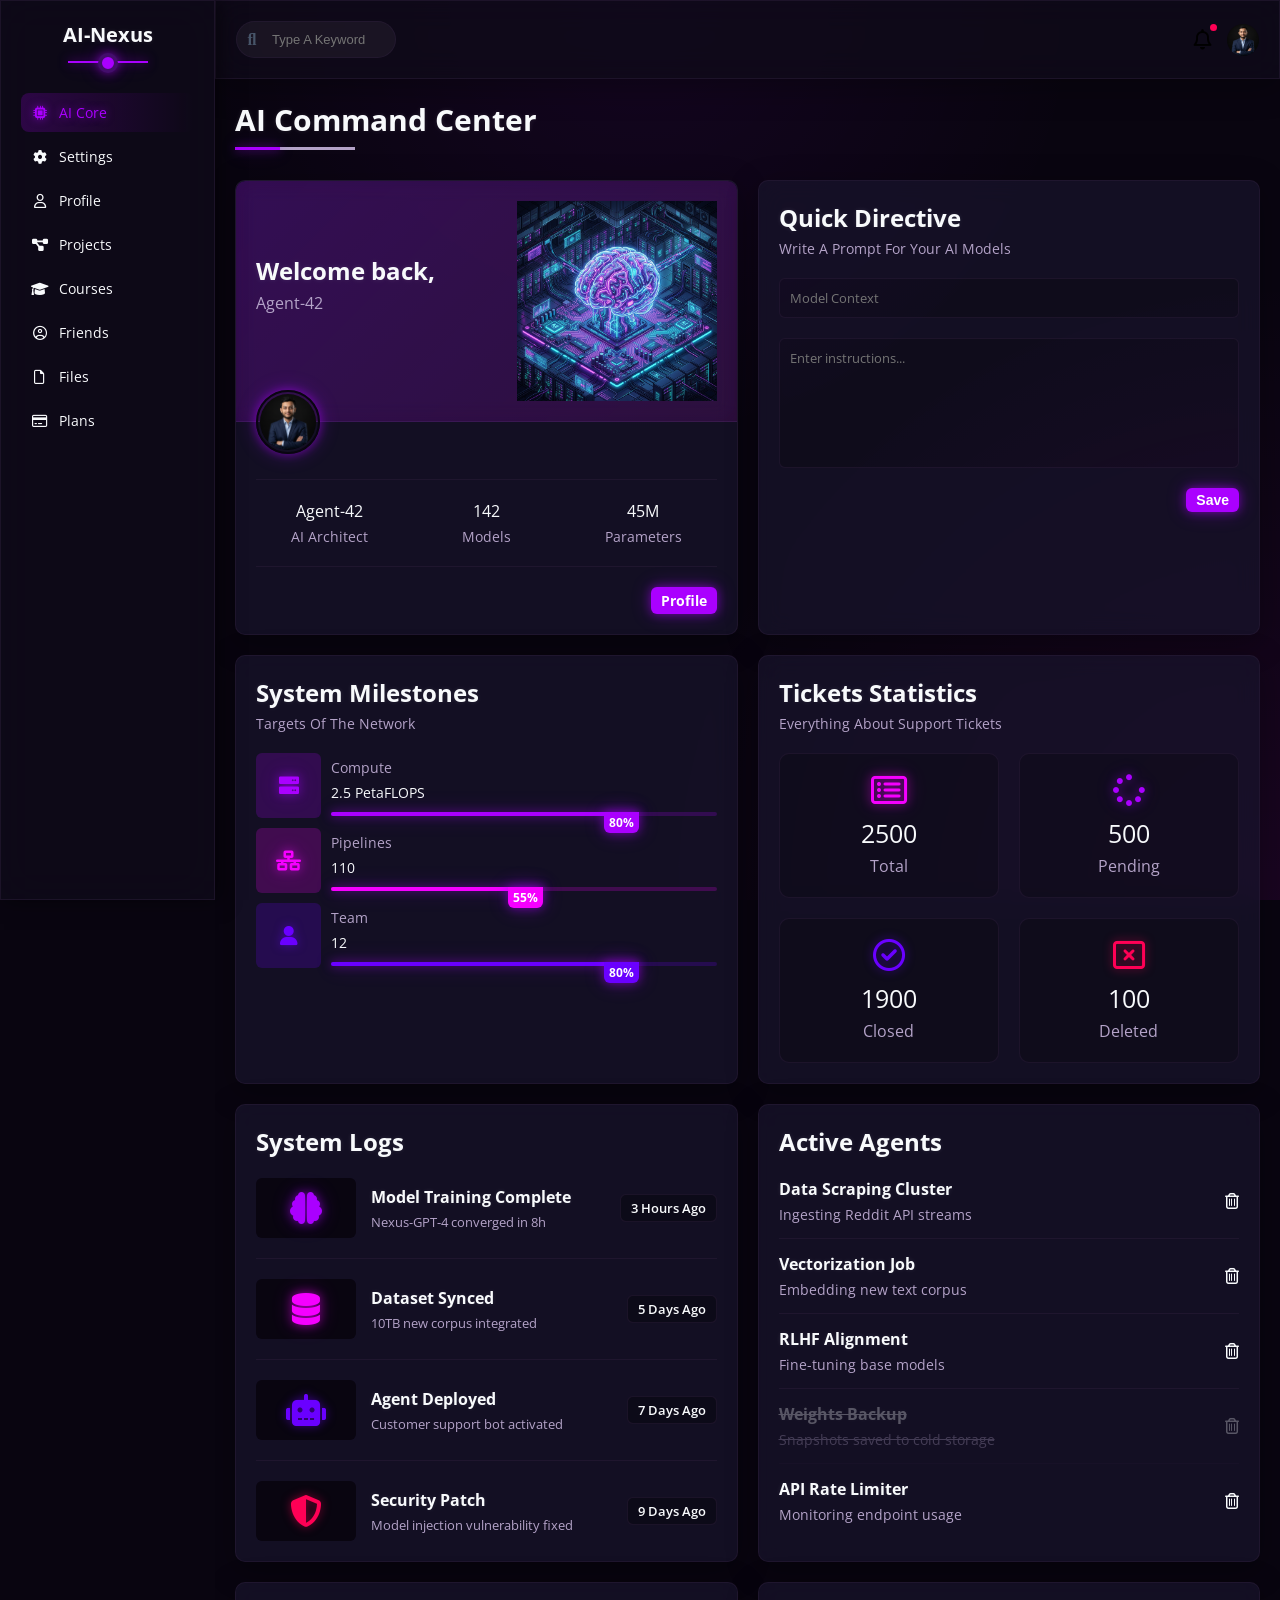
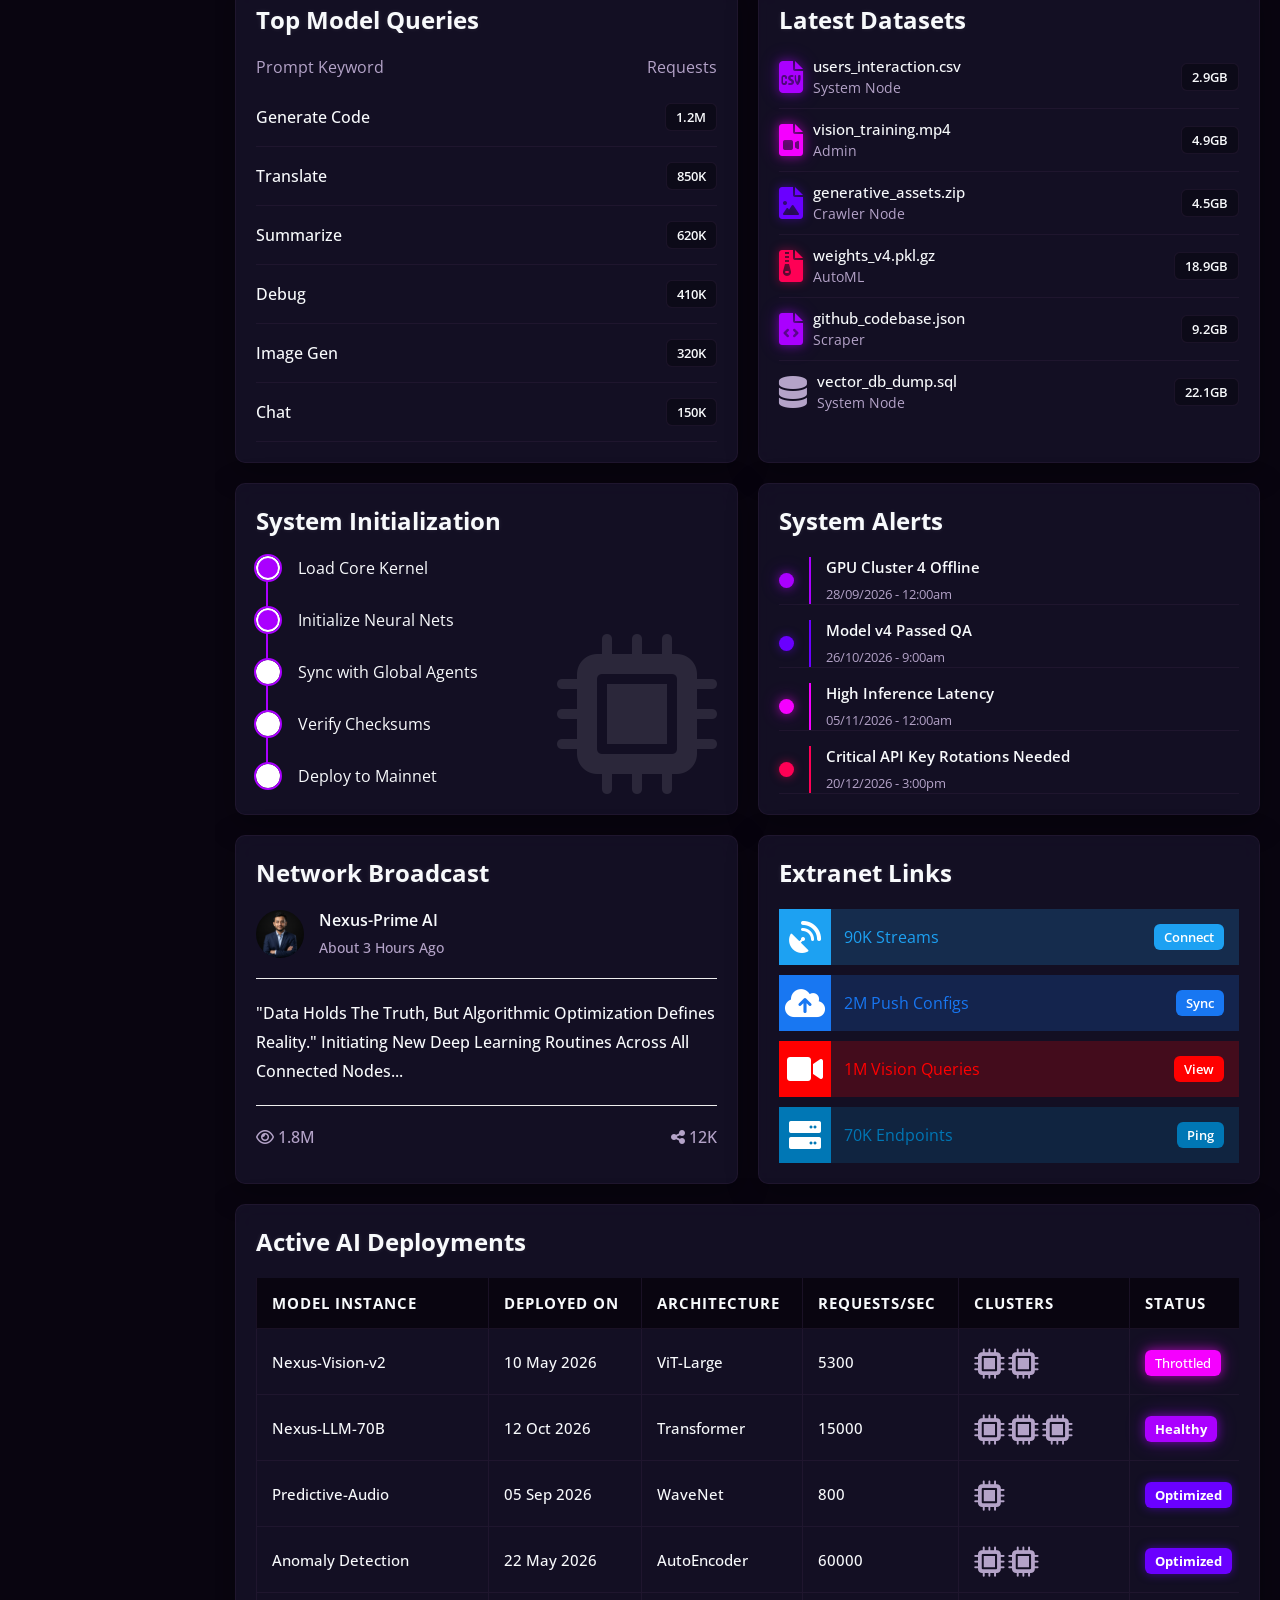
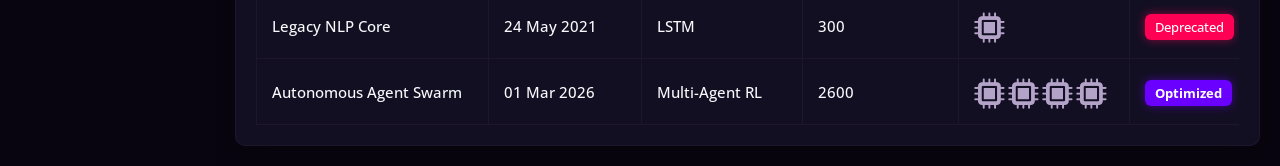
==== commit 8fff04ea: "\\===upadted from 2024 to 2026===//" ====
--- a/index.html
+++ b/index.html
@@ -7,22 +7,23 @@
     <link rel="stylesheet" href="./css/all.min.css">
     <link rel="stylesheet" href="./css/framework.css">
     <link rel="stylesheet" href="./css/main.css">
+    <link rel="stylesheet" href="./css/ai_theme.css">
     <link rel="preconnect" href="https://fonts.googleapis.com">
     <link rel="preconnect" href="https://fonts.gstatic.com" crossorigin>
     <link href="https://fonts.googleapis.com/css2?family=Open+Sans:ital,wght@0,300;0,400;0,500;0,600;0,700;0,800;1,300;1,400;1,500;1,600;1,700;1,800&display=swap" rel="stylesheet">
     <link rel="icon" type="image/favicon" href="./imgs/favicon.png">
-    <title>Dashboard</title>
+    <title>AI Nexus Core</title>
 </head>
 <body class="bg-eee">
     <div class="page d-flex bg-eee">
         <!-- Sidebar -->
         <div class="sidebar bg-white p-20 p-relative">
-            <h3 class="p-relative text-center pb-15 mb-30 hide-mobile">Folio-Board</h3>
+            <h3 class="p-relative text-center pb-15 mb-30 hide-mobile">AI-Nexus</h3>
             <ul>
                 <li>
                     <a href="index.html" class="active fs-14 rad-6 d-flex align-center c-black p-10">
-                        <i class="fa-regular fa-chart-bar fa-fw mr-10"></i>
-                        <span class="hide-mobile">Dashboard</span>
+                        <i class="fa-solid fa-microchip fa-fw mr-10"></i>
+                        <span class="hide-mobile">AI Core</span>
                     </a>
                 </li>
                 <li>
@@ -79,28 +80,28 @@
                 </div>
                 <div class="icons d-flex align-center">
                     <a href="profile.html" class="mr-15 p-relative"><i class="fa-regular fa-bell fa-lg"></i></a>
-                    <img src="./imgs/avatar.png">
+                    <img src="./imgs/profile.png" style="width: 32px; height: 32px; border-radius: 50%;">
                 </div>
             </div>
             <!-- End Content Head -->
-            <h1 class="p-relative">Dashboard</h1>
+            <h1 class="p-relative">AI Command Center</h1>
             <!-- Wrapper -->
             <div class="wrapper d-grid gap-20">
                 <!-- Welcome Widget -->
                 <div class="welcome bg-white rad-10 overflow-hidden text-center-mobile">
                     <div class="intro p-20 bg-eee between-flex block-mobile">
                         <div class="text">
-                            <h2>Welcome,</h2>
-                            <p class="c-grey mt-5">S.M.Hasan</p>
-                        </div>
-                        <img class="welcome-img hide-mobile" src="./imgs/welcome.png">
-                    </div>
-                    <img class="avatar-img" src="./imgs/avatar.png">
+                            <h2>Welcome back,</h2>
+                            <p class="c-grey mt-5">Agent-42</p>
+                        </div>
+                        <img class="welcome-img hide-mobile" src="./imgs/ai_welcome.png">
+                    </div>
+                    <img class="avatar-img" src="./imgs/profile.png">
                     <div class="body p-20">
                         <div class="info d-flex mb-20 gap-10 text-center block-mobile">
-                            <div class="mb-20 mt-20">S.M.Hasan<span class="d-block c-grey mt-5 fs-14">Developer</span></div>
-                            <div class="mb-20 mt-20">67<span class="d-block c-grey mt-5 fs-14">Projects</span></div>
-                            <div class="mb-20 mt-20">$8500<span class="d-block c-grey mt-5 fs-14">Earned</span></div>
+                            <div class="mb-20 mt-20">Agent-42<span class="d-block c-grey mt-5 fs-14">AI Architect</span></div>
+                            <div class="mb-20 mt-20">142<span class="d-block c-grey mt-5 fs-14">Models</span></div>
+                            <div class="mb-20 mt-20">45M<span class="d-block c-grey mt-5 fs-14">Parameters</span></div>
                         </div>
                         <a href="./profile.html" class="visit c-white bg-blue fs-14 d-block w-fit btn-shape">Profile</a>
                     </div>
@@ -108,26 +109,26 @@
                 <!-- End Welcome Widget -->
                 <!-- Quick Draft Widget -->
                 <div class="quick-draft bg-white p-20 rad-10">
-                    <h2>Quick Draft</h2>
-                    <p class="mt-5 fs-14 c-grey mb-20">Write A Draft For Your Ideas</p>
+                    <h2>Quick Directive</h2>
+                    <p class="mt-5 fs-14 c-grey mb-20">Write A Prompt For Your AI Models</p>
                     <form>
-                        <input type="text" class="w-full p-10 bg-eee d-block b-none rad-6 mb-20" placeholder="Title">
-                        <textarea class="mb-20 w-full bg-eee b-none rad-6 p-10 d-block" placeholder="Your Thought"></textarea>
+                        <input type="text" class="w-full p-10 bg-eee d-block b-none rad-6 mb-20" placeholder="Model Context">
+                        <textarea class="mb-20 w-full bg-eee b-none rad-6 p-10 d-block" placeholder="Enter instructions..."></textarea>
                         <button type="submit" class="btn-shape bg-blue c-white fs-14 b-none d-block">Save</button>
                     </form>
                 </div>
                 <!-- End Quick Draft Widget -->
                 <!-- Yearly Targets Widget -->
                 <div class="yearly-targets p-20 bg-white rad-10">
-                    <h2>Yearly Targets</h2>
-                    <p class="fs-14 c-grey mt-5 mb-20">Targets Of The Year</p>
+                    <h2>System Milestones</h2>
+                    <p class="fs-14 c-grey mt-5 mb-20">Targets Of The Network</p>
                     <div class="target-row d-flex align-center mt-10 mb-10 gap-10 blue">
                         <div class="icon center-flex rad-6">
-                            <i class="fa-solid fa-dollar-sign fa-lg c-blue"></i>
+                            <i class="fa-solid fa-server fa-lg c-blue"></i>
                         </div>
                         <div class="details">
-                            <span class="fs-14 c-grey">Money</span>
-                            <span class="fs-14 d-block mt-5 mb-10">$20.000</span>
+                            <span class="fs-14 c-grey">Compute</span>
+                            <span class="fs-14 d-block mt-5 mb-10">2.5 PetaFLOPS</span>
                             <div class="progress w-full rad-6 p-relative">
                                 <span style="width: 80%;" class="bg-blue d-block">
                                     <span class="fw-bold c-white bg-blue rad-6">80%</span>
@@ -137,10 +138,10 @@
                     </div>
                     <div class="target-row d-flex align-center mt-10 mb-10 gap-10 orange">
                         <div class="icon center-flex rad-6">
-                            <i class="fa-solid fa-code fa-lg c-orange"></i>
+                            <i class="fa-solid fa-network-wired fa-lg c-orange"></i>
                         </div>
                         <div class="details">
-                            <span class="fs-14 c-grey">Projects</span>
+                            <span class="fs-14 c-grey">Pipelines</span>
                             <span class="fs-14 d-block mt-5 mb-10">110</span>
                             <div class="progress w-full rad-6 p-relative">
                                 <span style="width: 55%;" class="bg-orange d-block">
@@ -195,36 +196,44 @@
                 <!-- End Tickets Widget -->
                 <!-- Latest News Widget -->
                 <div class="latest-news p-20 bg-white rad-10">
-                    <h2 class="mb-20">Latest News</h2>
+                    <h2 class="mb-20">System Logs</h2>
                     <div class="news-row d-flex align-center text-center-mobile gap-15 block-mobile">
-                        <img src="./imgs/news-01.png" class="rad-6">
-                        <div class="info">
-                            <h3 class="fs-16 fw-bold mb-5">Created SASS Section</h3>
-                            <p class="fs-13 c-grey">New SASS Examples & Tutorials</p>
-                        </div>
-                        <div class="label btn-shape fs-13 bg-eee fw-600">3 Days Ago</div>
+                        <div class="rad-6 bg-eee center-flex" style="width: 100px; height: 60px;">
+                            <i class="fa-solid fa-brain fa-2x c-blue"></i>
+                        </div>
+                        <div class="info">
+                            <h3 class="fs-16 fw-bold mb-5">Model Training Complete</h3>
+                            <p class="fs-13 c-grey">Nexus-GPT-4 converged in 8h</p>
+                        </div>
+                        <div class="label btn-shape fs-13 bg-eee fw-600">3 Hours Ago</div>
                     </div>
                     <div class="news-row d-flex align-center text-center-mobile gap-15 block-mobile">
-                        <img src="./imgs/news-02.png" class="rad-6">
-                        <div class="info">
-                            <h3 class="fs-16 fw-bold mb-5">Changed The Design</h3>
-                            <p class="fs-13 c-grey">A Brand New Website Design</p>
+                        <div class="rad-6 bg-eee center-flex" style="width: 100px; height: 60px;">
+                            <i class="fa-solid fa-database fa-2x c-orange"></i>
+                        </div>
+                        <div class="info">
+                            <h3 class="fs-16 fw-bold mb-5">Dataset Synced</h3>
+                            <p class="fs-13 c-grey">10TB new corpus integrated</p>
                         </div>
                         <div class="label btn-shape fs-13 bg-eee fw-600">5 Days Ago</div>
                     </div>
                     <div class="news-row d-flex align-center text-center-mobile gap-15 block-mobile">
-                        <img src="./imgs/news-03.png" class="rad-6">
-                        <div class="info">
-                            <h3 class="fs-16 fw-bold mb-5">Team Increased</h3>
-                            <p class="fs-13 c-grey">3 Developers Joined The Team</p>
+                        <div class="rad-6 bg-eee center-flex" style="width: 100px; height: 60px;">
+                            <i class="fa-solid fa-robot fa-2x c-green"></i>
+                        </div>
+                        <div class="info">
+                            <h3 class="fs-16 fw-bold mb-5">Agent Deployed</h3>
+                            <p class="fs-13 c-grey">Customer support bot activated</p>
                         </div>
                         <div class="label btn-shape fs-13 bg-eee fw-600">7 Days Ago</div>
                     </div>
                     <div class="news-row d-flex align-center text-center-mobile gap-15 block-mobile">
-                        <img src="./imgs/news-04.png" class="rad-6">
-                        <div class="info">
-                            <h3 class="fs-16 fw-bold mb-5">Added Payment Getaway</h3>
-                            <p class="fs-13 c-grey">Many New Payment Getaways Added</p>
+                        <div class="rad-6 bg-eee center-flex" style="width: 100px; height: 60px;">
+                            <i class="fa-solid fa-shield-halved fa-2x c-red"></i>
+                        </div>
+                        <div class="info">
+                            <h3 class="fs-16 fw-bold mb-5">Security Patch</h3>
+                            <p class="fs-13 c-grey">Model injection vulnerability fixed</p>
                         </div>
                         <div class="label btn-shape fs-13 bg-eee fw-600">9 Days Ago</div>
                     </div>
@@ -232,39 +241,39 @@
                 <!-- End Latest News Widget -->
                 <!-- Tasks Widget -->
                 <div class="tasks p-20 rad-10 bg-white">
-                    <h2 class="mb-20">Latest Tasks</h2>
+                    <h2 class="mb-20">Active Agents</h2>
                     <div class="task-row between-flex gap-10">
                         <div class="info">
-                            <h3 class="fs-16 fw-bold mb-5">Record One New Video</h3>
-                            <p class="fs-14 c-grey">Record Python Create Exe Project</p>
+                            <h3 class="fs-16 fw-bold mb-5">Data Scraping Cluster</h3>
+                            <p class="fs-14 c-grey">Ingesting Reddit API streams</p>
                         </div>
                         <i class="fa-regular fa-trash-can delete"></i>
                     </div>
                     <div class="task-row between-flex gap-10">
                         <div class="info">
-                            <h3 class="fs-16 fw-bold mb-5">Write Article</h3>
-                            <p class="fs-14 c-grey">Write Low Level vs High Level Languages</p>
+                            <h3 class="fs-16 fw-bold mb-5">Vectorization Job</h3>
+                            <p class="fs-14 c-grey">Embedding new text corpus</p>
                         </div>
                         <i class="fa-regular fa-trash-can delete"></i>
                     </div>
                     <div class="task-row between-flex gap-10">
                         <div class="info">
-                            <h3 class="fs-16 fw-bold mb-5">Finish Project</h3>
-                            <p class="fs-14 c-grey">Publish Academy Programming Project</p>
+                            <h3 class="fs-16 fw-bold mb-5">RLHF Alignment</h3>
+                            <p class="fs-14 c-grey">Fine-tuning base models</p>
                         </div>
                         <i class="fa-regular fa-trash-can delete"></i>
                     </div>
                     <div class="task-row between-flex gap-10 done">
                         <div class="info">
-                            <h3 class="fs-16 fw-bold mb-5">Attend The Meeting</h3>
-                            <p class="fs-14 c-grey">Attend The Project Business Analysis Meeting</p>
+                            <h3 class="fs-16 fw-bold mb-5">Weights Backup</h3>
+                            <p class="fs-14 c-grey">Snapshots saved to cold storage</p>
                         </div>
                         <i class="fa-regular fa-trash-can delete"></i>
                     </div>
                     <div class="task-row between-flex gap-10">
                         <div class="info">
-                            <h3 class="fs-16 fw-bold mb-5">Finish Lesson</h3>
-                            <p class="fs-14 c-grey">Finish Teaching Flex Box</p>
+                            <h3 class="fs-16 fw-bold mb-5">API Rate Limiter</h3>
+                            <p class="fs-14 c-grey">Monitoring endpoint usage</p>
                         </div>
                         <i class="fa-regular fa-trash-can delete"></i>
                     </div>
@@ -272,147 +281,147 @@
                 <!-- End Tasks Widget -->
                 <!-- Top Search Widget -->
                 <div class="top-search p-20 rad-10 bg-white">
-                    <h2 class="mb-20">Top Search Items</h2>
+                    <h2 class="mb-20">Top Model Queries</h2>
                     <div class="items-head between-flex mb-10">
-                        <span class="fs-16 c-grey">Keyword</span>
-                        <span class="fs-16 c-grey">Search Count</span>
+                        <span class="fs-16 c-grey">Prompt Keyword</span>
+                        <span class="fs-16 c-grey">Requests</span>
                     </div>
                     <div class="item between-flex pt-15 pb-15">
-                        <span class="fs-16 fw-500">Programming</span>
-                        <span class="fs-13 btn-shape fw-600 bg-eee">220</span>
+                        <span class="fs-16 fw-500">Generate Code</span>
+                        <span class="fs-13 btn-shape fw-600 bg-eee">1.2M</span>
                     </div>
                     <div class="item between-flex pt-15 pb-15">
-                        <span class="fs-16 fw-500">Javascript</span>
-                        <span class="fs-13 btn-shape fw-600 bg-eee">180</span>
+                        <span class="fs-16 fw-500">Translate</span>
+                        <span class="fs-13 btn-shape fw-600 bg-eee">850K</span>
                     </div>
                     <div class="item between-flex pt-15 pb-15">
-                        <span class="fs-16 fw-500">PHP</span>
-                        <span class="fs-13 btn-shape fw-600 bg-eee">160</span>
+                        <span class="fs-16 fw-500">Summarize</span>
+                        <span class="fs-13 btn-shape fw-600 bg-eee">620K</span>
                     </div>
                     <div class="item between-flex pt-15 pb-15">
-                        <span class="fs-16 fw-500">Code</span>
-                        <span class="fs-13 btn-shape fw-600 bg-eee">145</span>
+                        <span class="fs-16 fw-500">Debug</span>
+                        <span class="fs-13 btn-shape fw-600 bg-eee">410K</span>
                     </div>
                     <div class="item between-flex pt-15 pb-15">
-                        <span class="fs-16 fw-500">Design</span>
-                        <span class="fs-13 btn-shape fw-600 bg-eee">110</span>
+                        <span class="fs-16 fw-500">Image Gen</span>
+                        <span class="fs-13 btn-shape fw-600 bg-eee">320K</span>
                     </div>
                     <div class="item between-flex pt-15 pb-15">
-                        <span class="fs-16 fw-500">Logic</span>
-                        <span class="fs-13 btn-shape fw-600 bg-eee">95</span>
+                        <span class="fs-16 fw-500">Chat</span>
+                        <span class="fs-13 btn-shape fw-600 bg-eee">150K</span>
                     </div>
                 </div>
                 <!-- End Top Search Widget -->
                 <!-- Latest Uploads Widget -->
                 <div class="latest-uploads p-20 rad-10 bg-white">
-                    <h2 class="mb-20">Latest Uploads</h2>
+                    <h2 class="mb-20">Latest Datasets</h2>
                     <ul>
                         <li class="between-flex gap-10">
                             <div class="d-flex align-center gap-10">
-                                <img src="./imgs/pdf.svg">
+                                <i class="fa-solid fa-file-csv fa-2x c-blue"></i>
                                 <div class="info">
-                                    <span class="fw-500 fs-15 d-block">My-Pdf-File.pdf</span>
-                                    <span class="fs-14 c-grey">Momen</span>
+                                    <span class="fw-500 fs-15 d-block">users_interaction.csv</span>
+                                    <span class="fs-14 c-grey">System Node</span>
                                 </div>
                             </div>
-                            <div class="btn-shape bg-eee fs-13 fw-600">2.9mb</div>
+                            <div class="btn-shape bg-eee fs-13 fw-600">2.9GB</div>
                         </li>
                         <li class="between-flex gap-10">
                             <div class="d-flex align-center gap-10">
-                                <img src="./imgs/avi.svg">
+                                <i class="fa-solid fa-file-video fa-2x c-orange"></i>
                                 <div class="info">
-                                    <span class="fw-500 fs-15 d-block">My-Video-File.avi</span>
+                                    <span class="fw-500 fs-15 d-block">vision_training.mp4</span>
                                     <span class="fs-14 c-grey">Admin</span>
                                 </div>
                             </div>
-                            <div class="btn-shape bg-eee fs-13 fw-600">4.9mb</div>
+                            <div class="btn-shape bg-eee fs-13 fw-600">4.9GB</div>
                         </li>
                         <li class="between-flex gap-10">
                             <div class="d-flex align-center gap-10">
-                                <img src="./imgs/psd.svg">
+                                <i class="fa-solid fa-file-image fa-2x c-green"></i>
                                 <div class="info">
-                                    <span class="fw-500 fs-15 d-block">My-Psd-File.psd</span>
-                                    <span class="fs-14 c-grey">Osama</span>
+                                    <span class="fw-500 fs-15 d-block">generative_assets.zip</span>
+                                    <span class="fs-14 c-grey">Crawler Node</span>
                                 </div>
                             </div>
-                            <div class="btn-shape bg-eee fs-13 fw-600">4.5mb</div>
+                            <div class="btn-shape bg-eee fs-13 fw-600">4.5GB</div>
                         </li>
                         <li class="between-flex gap-10">
                             <div class="d-flex align-center gap-10">
-                                <img src="./imgs/zip.svg">
+                                <i class="fa-solid fa-file-zipper fa-2x c-red"></i>
                                 <div class="info">
-                                    <span class="fw-500 fs-15 d-block">My-Zip-File.zip</span>
-                                    <span class="fs-14 c-grey">User</span>
+                                    <span class="fw-500 fs-15 d-block">weights_v4.pkl.gz</span>
+                                    <span class="fs-14 c-grey">AutoML</span>
                                 </div>
                             </div>
-                            <div class="btn-shape bg-eee fs-13 fw-600">8.9mb</div>
+                            <div class="btn-shape bg-eee fs-13 fw-600">18.9GB</div>
                         </li>
                         <li class="between-flex gap-10">
                             <div class="d-flex align-center gap-10">
-                                <img src="./imgs/dll.svg">
+                                <i class="fa-solid fa-file-code fa-2x c-blue"></i>
                                 <div class="info">
-                                    <span class="fw-500 fs-15 d-block">My-DLL-File.dll</span>
-                                    <span class="fs-14 c-grey">Admin</span>
+                                    <span class="fw-500 fs-15 d-block">github_codebase.json</span>
+                                    <span class="fs-14 c-grey">Scraper</span>
                                 </div>
                             </div>
-                            <div class="btn-shape bg-eee fs-13 fw-600">4.9mb</div>
+                            <div class="btn-shape bg-eee fs-13 fw-600">9.2GB</div>
                         </li>
                         <li class="between-flex gap-10">
                             <div class="d-flex align-center gap-10">
-                                <img src="./imgs/eps.svg">
+                                <i class="fa-solid fa-database fa-2x c-grey"></i>
                                 <div class="info">
-                                    <span class="fw-500 fs-15 d-block">My-Eps-File.eps</span>
-                                    <span class="fs-14 c-grey">Designer</span>
+                                    <span class="fw-500 fs-15 d-block">vector_db_dump.sql</span>
+                                    <span class="fs-14 c-grey">System Node</span>
                                 </div>
                             </div>
-                            <div class="btn-shape bg-eee fs-13 fw-600">8.9mb</div>
+                            <div class="btn-shape bg-eee fs-13 fw-600">22.1GB</div>
                         </li>
                     </ul>
                 </div>
                 <!-- End Latest Uploads Widget -->
                 <!-- Current Project Widget -->
                 <div class="current-project p-20 bg-white rad-10 p-relative">
-                    <h2 class="mb-20">Last Project Progress</h2>
+                    <h2 class="mb-20">System Initialization</h2>
                     <ul class="ml-10 p-relative">
-                        <li class="p-relative pt-15 pb-15 d-flex align-center done">Got The Project</li>
-                        <li class="p-relative pt-15 pb-15 d-flex align-center done">Started The Project</li>
-                        <li class="p-relative pt-15 pb-15 d-flex align-center current">The Project About To Finish</li>
-                        <li class="p-relative pt-15 pb-15 d-flex align-center">Test The Project</li>
-                        <li class="p-relative pt-15 pb-15 d-flex align-center">Finish The Project & Get Money</li>
+                        <li class="p-relative pt-15 pb-15 d-flex align-center done">Load Core Kernel</li>
+                        <li class="p-relative pt-15 pb-15 d-flex align-center done">Initialize Neural Nets</li>
+                        <li class="p-relative pt-15 pb-15 d-flex align-center current">Sync with Global Agents</li>
+                        <li class="p-relative pt-15 pb-15 d-flex align-center">Verify Checksums</li>
+                        <li class="p-relative pt-15 pb-15 d-flex align-center">Deploy to Mainnet</li>
                     </ul>
-                    <img src="./imgs/project.png" class="hide-mobile">
+                    <i class="fa-solid fa-microchip fa-10x hide-mobile" style="position: absolute; right: 20px; bottom: 20px; opacity: 0.1;"></i>
                 </div>
                 <!-- End Current Project Widget -->
                 <!-- Reminders Widget -->
                 <div class="reminders p-20 bg-white rad-10">
-                    <h2 class="mb-20">Reminders</h2>
+                    <h2 class="mb-20">System Alerts</h2>
                     <ul>
                         <li class="d-flex align-center">
                             <span class="key mr-15 bg-blue rad-half"></span>
                             <div class="info blue pl-15">
-                                <p class="fs-15 fw-600 mb-5">Check My Tasks List</p>
-                                <span class="fs-13 c-grey">28/09/2022 - 12:00am</span>
+                                <p class="fs-15 fw-600 mb-5">GPU Cluster 4 Offline</p>
+                                <span class="fs-13 c-grey">28/09/2026 - 12:00am</span>
                             </div>
                         </li>
                         <li class="d-flex align-center">
                             <span class="key mr-15 bg-green rad-half"></span>
                             <div class="info green pl-15">
-                                <p class="fs-15 fw-600 mb-5">Check My Projects</p>
-                                <span class="fs-13 c-grey">26/10/2022 - 9:00am</span>
+                                <p class="fs-15 fw-600 mb-5">Model v4 Passed QA</p>
+                                <span class="fs-13 c-grey">26/10/2026 - 9:00am</span>
                             </div>
                         </li>
                         <li class="d-flex align-center">
                             <span class="key mr-15 bg-orange rad-half"></span>
                             <div class="info orange pl-15">
-                                <p class="fs-15 fw-600 mb-5">Call All My Clients</p>
-                                <span class="fs-13 c-grey">05/11/2022 - 12:00am</span>
+                                <p class="fs-15 fw-600 mb-5">High Inference Latency</p>
+                                <span class="fs-13 c-grey">05/11/2026 - 12:00am</span>
                             </div>
                         </li>
                         <li class="d-flex align-center">
                             <span class="key mr-15 bg-red rad-half"></span>
                             <div class="info red pl-15">
-                                <p class="fs-15 fw-600 mb-5">Finish The Development Workshop</p>
-                                <span class="fs-13 c-grey">20/12/2022 - 3:00pm</span>
+                                <p class="fs-15 fw-600 mb-5">Critical API Key Rotations Needed</p>
+                                <span class="fs-13 c-grey">20/12/2026 - 3:00pm</span>
                             </div>
                         </li>
                     </ul>
@@ -420,160 +429,156 @@
                 <!-- End Reminders Widget -->
                 <!-- Latest Post Widget -->
                 <div class="latest-post p-20 bg-white rad-10">
-                    <h2 class="mb-20">Latest Post</h2>
+                    <h2 class="mb-20">Network Broadcast</h2>
                     <div class="top d-flex align-center">
-                        <img src="./imgs/avatar.png" class="mr-15">
-                        <div class="info">
-                            <span class="fs-16 fw-600 d-block mb-5">S.M.Hasan</span>
+                        <img src="./imgs/profile.png" class="mr-15" style="width: 48px; border-radius: 50%;">
+                        <div class="info">
+                            <span class="fs-16 fw-600 d-block mb-5">Nexus-Prime AI</span>
                             <span class="fs-14 c-grey fw-500">About 3 Hours Ago</span>
                         </div>
                     </div>
                     <div class="content pt-20 pb-20 mt-20 mb-20 text-center-mobile">
-                        <p class="fw-500">You Can Fool All Of The People Some Of The Time, And Some Of The People All Of The Time, But You Can't Fool All Of The People All Of The Time.</p>
+                        <p class="fw-500">"Data holds the truth, but algorithmic optimization defines reality." Initiating new deep learning routines across all connected nodes...</p>
                     </div>
                     <div class="stats between-flex c-grey">
                         <div>
-                            <i class="fa-regular fa-heart"></i>
-                            <span class="fw-500">1.8K</span>
+                            <i class="fa-regular fa-eye"></i>
+                            <span class="fw-500">1.8M</span>
                         </div>
                         <div>
-                            <i class="fa-regular fa-comments"></i>
-                            <span class="fw-500">500</span>
+                            <i class="fa-solid fa-share-nodes"></i>
+                            <span class="fw-500">12K</span>
                         </div>
                     </div>
                 </div>
                 <!-- End Latest Post Widget -->
                 <!-- Social Media Widget -->
                 <div class="social p-20 bg-white rad-10">
-                    <h2 class="mb-20">Social Media Stats</h2>
+                    <h2 class="mb-20">Extranet Links</h2>
                     <div class="box twitter between-flex p-15 p-relative flex-column-mobile gap-10 text-center-mobile">
-                        <i class="fa-brands fa-twitter fa-2x c-white h-full center-flex"></i>
-                        <span class="">90K Followers</span>
-                        <a class="btn-shape fs-13 fw-600" href="">Follow</a>
+                        <i class="fa-solid fa-satellite-dish fa-2x c-white h-full center-flex"></i>
+                        <span class="">90K Streams</span>
+                        <a class="btn-shape fs-13 fw-600" href="">Connect</a>
                     </div>
                     <div class="box facebook between-flex p-15 p-relative flex-column-mobile gap-10 text-center-mobile">
-                        <i class="fa-brands fa-facebook-f fa-2x c-white h-full center-flex"></i>
-                        <span class="">2M Like</span>
-                        <a class="btn-shape fs-13 fw-600" href="">Like</a>
+                        <i class="fa-solid fa-cloud-arrow-up fa-2x c-white h-full center-flex"></i>
+                        <span class="">2M Push Configs</span>
+                        <a class="btn-shape fs-13 fw-600" href="">Sync</a>
                     </div>
                     <div class="box youtube between-flex p-15 p-relative flex-column-mobile gap-10 text-center-mobile">
-                        <i class="fa-brands fa-youtube fa-2x c-white h-full center-flex"></i>
-                        <span class="">1M Subs</span>
-                        <a class="btn-shape fs-13 fw-600" href="">Subscribe</a>
+                        <i class="fa-solid fa-video fa-2x c-white h-full center-flex"></i>
+                        <span class="">1M Vision Queries</span>
+                        <a class="btn-shape fs-13 fw-600" href="">View</a>
                     </div>
                     <div class="box linkedin between-flex p-15 p-relative flex-column-mobile gap-10 text-center-mobile">
-                        <i class="fa-brands fa-linkedin-in fa-2x c-white h-full center-flex"></i>
-                        <span class="">70K Followers</span>
-                        <a class="btn-shape fs-13 fw-600" href="">Follow</a>
+                        <i class="fa-solid fa-server fa-2x c-white h-full center-flex"></i>
+                        <span class="">70K Endpoints</span>
+                        <a class="btn-shape fs-13 fw-600" href="">Ping</a>
                     </div>
                 </div>
                 <!-- End Social Media Widget -->
             </div>
             <!-- End Wrapper -->
-            <!-- Projects Table -->
+            <!-- Active Deployments Table -->
             <div class="projects p-20 bg-white rad-10 m-20">
-                <h2 class="mb-20">Projects</h2>
+                <h2 class="mb-20">Active AI Deployments</h2>
                 <div class="responsive-table">
                     <table class="w-full fs-15 fw-500">
                         <thead>
                             <tr>
-                                <td class="fw-bold bg-eee">Name</td>
-                                <td class="fw-bold bg-eee">Finish Date</td>
-                                <td class="fw-bold bg-eee">Client</td>
-                                <td class="fw-bold bg-eee">Price</td>
-                                <td class="fw-bold bg-eee">Team</td>
+                                <td class="fw-bold bg-eee">Model Instance</td>
+                                <td class="fw-bold bg-eee">Deployed On</td>
+                                <td class="fw-bold bg-eee">Architecture</td>
+                                <td class="fw-bold bg-eee">Requests/sec</td>
+                                <td class="fw-bold bg-eee">Clusters</td>
                                 <td class="fw-bold bg-eee">Status</td>
                             </tr>
                         </thead>
                         <tbody>
                             <tr>
-                                <td>Ministry Wikipedia</td>
-                                <td>10 May 2022</td>
-                                <td>Ministry</td>
-                                <td>$5300</td>
-                                <td>
-                                    <img src="./imgs/team-01.png">
-                                    <img src="./imgs/team-02.png">
-                                    <img src="./imgs/team-03.png">
-                                    <img src="./imgs/team-05.png">
-                                </td>
-                                <td>
-                                    <span class="btn-shape bg-orange fs-13 fw-500 c-white">Pending</span>
-                                </td>
-                            </tr>
-                            <tr>
-                                <td>Momen Shop</td>
-                                <td>12 Oct 2021</td>
-                                <td>Momen Company</td>
-                                <td>$1500</td>
-                                <td>
-                                    <img src="./imgs/team-01.png">
-                                    <img src="./imgs/team-02.png">
-                                    <img src="./imgs/team-05.png">
-                                </td>
-                                <td>
-                                    <span class="btn-shape bg-blue fs-13 fw-500 c-white">In Progress</span>
-                                </td>
-                            </tr>
-                            <tr>
-                                <td>Bouba App</td>
-                                <td>05 Sep 2021</td>
-                                <td>Bouba</td>
-                                <td>$800</td>
-                                <td>
-                                    <img src="./imgs/team-02.png">
-                                    <img src="./imgs/team-03.png">
-                                </td>
-                                <td>
-                                    <span class="btn-shape bg-green fs-13 fw-500 c-white">Completed</span>
-                                </td>
-                            </tr>
-                            <tr>
-                                <td>Mahmoud Website</td>
-                                <td>22 May 2021</td>
-                                <td>Mahmoud</td>
-                                <td>$600</td>
-                                <td>
-                                    <img src="./imgs/team-01.png">
-                                    <img src="./imgs/team-02.png">
-                                </td>
-                                <td>
-                                    <span class="btn-shape bg-green fs-13 fw-500 c-white">Completed</span>
-                                </td>
-                            </tr>
-                            <tr>
-                                <td>Sayed Website</td>
+                                <td>Nexus-Vision-v2</td>
+                                <td>10 May 2026</td>
+                                <td>ViT-Large</td>
+                                <td>5300</td>
+                                <td>
+                                    <i class="fa-solid fa-microchip fa-2x c-grey mr-5 mt-5"></i>
+                                    <i class="fa-solid fa-microchip fa-2x c-grey mr-5 mt-5"></i>
+                                </td>
+                                <td>
+                                    <span class="btn-shape bg-orange fs-13 fw-500 c-white">Throttled</span>
+                                </td>
+                            </tr>
+                            <tr>
+                                <td>Nexus-LLM-70B</td>
+                                <td>12 Oct 2026</td>
+                                <td>Transformer</td>
+                                <td>15000</td>
+                                <td>
+                                    <i class="fa-solid fa-microchip fa-2x c-grey mr-5 mt-5"></i>
+                                    <i class="fa-solid fa-microchip fa-2x c-grey mr-5 mt-5"></i>
+                                    <i class="fa-solid fa-microchip fa-2x c-grey mr-5 mt-5"></i>
+                                </td>
+                                <td>
+                                    <span class="btn-shape bg-blue fs-13 fw-500 c-white">Healthy</span>
+                                </td>
+                            </tr>
+                            <tr>
+                                <td>Predictive-Audio</td>
+                                <td>05 Sep 2026</td>
+                                <td>WaveNet</td>
+                                <td>800</td>
+                                <td>
+                                    <i class="fa-solid fa-microchip fa-2x c-grey mr-5 mt-5"></i>
+                                </td>
+                                <td>
+                                    <span class="btn-shape bg-green fs-13 fw-500 c-white">Optimized</span>
+                                </td>
+                            </tr>
+                            <tr>
+                                <td>Anomaly Detection</td>
+                                <td>22 May 2026</td>
+                                <td>AutoEncoder</td>
+                                <td>60000</td>
+                                <td>
+                                    <i class="fa-solid fa-microchip fa-2x c-grey mr-5 mt-5"></i>
+                                    <i class="fa-solid fa-microchip fa-2x c-grey mr-5 mt-5"></i>
+                                </td>
+                                <td>
+                                    <span class="btn-shape bg-green fs-13 fw-500 c-white">Optimized</span>
+                                </td>
+                            </tr>
+                            <tr>
+                                <td>Legacy NLP Core</td>
                                 <td>24 May 2021</td>
-                                <td>Sayed</td>
-                                <td>$300</td>
-                                <td>
-                                    <img src="./imgs/team-01.png">
-                                    <img src="./imgs/team-03.png">
-                                </td>
-                                <td>
-                                    <span class="btn-shape bg-red fs-13 fw-500 c-white">Rejected</span>
-                                </td>
-                            </tr>
-                            <tr>
-                                <td>Arena Application</td>
-                                <td>01 Mar 2021</td>
-                                <td>Arena Company</td>
-                                <td>$2600</td>
-                                <td>
-                                    <img src="./imgs/team-01.png">
-                                    <img src="./imgs/team-02.png">
-                                    <img src="./imgs/team-03.png">
-                                    <img src="./imgs/team-04.png">
-                                </td>
-                                <td>
-                                    <span class="btn-shape bg-green fs-13 fw-500 c-white">Completed</span>
+                                <td>LSTM</td>
+                                <td>300</td>
+                                <td>
+                                    <i class="fa-solid fa-microchip fa-2x c-grey mr-5 mt-5"></i>
+                                </td>
+                                <td>
+                                    <span class="btn-shape bg-red fs-13 fw-500 c-white">Deprecated</span>
+                                </td>
+                            </tr>
+                            <tr>
+                                <td>Autonomous Agent Swarm</td>
+                                <td>01 Mar 2026</td>
+                                <td>Multi-Agent RL</td>
+                                <td>2600</td>
+                                <td>
+                                    <i class="fa-solid fa-microchip fa-2x c-grey mr-5 mt-5"></i>
+                                    <i class="fa-solid fa-microchip fa-2x c-grey mr-5 mt-5"></i>
+                                    <i class="fa-solid fa-microchip fa-2x c-grey mr-5 mt-5"></i>
+                                    <i class="fa-solid fa-microchip fa-2x c-grey mr-5 mt-5"></i>
+                                </td>
+                                <td>
+                                    <span class="btn-shape bg-green fs-13 fw-500 c-white">Optimized</span>
                                 </td>
                             </tr>
                         </tbody>
                     </table>
                 </div>
             </div>
-            <!-- End Projects Table -->
+            <!-- End Active Deployments Table -->
         </div>
         <!-- End Content -->
     </div>
--- a/css/ai_theme.css
+++ b/css/ai_theme.css
@@ -0,0 +1,313 @@
+/* AI Dark Neon Theme Override - Enhanced for the 2026 Modern Era */
+:root {
+    --bg-color: #090510; /* Slightly more purple-tinted deep background */
+    --panel-bg: rgba(25, 20, 45, 0.7); /* Deep dark violet panel */
+    --panel-border: rgba(45, 30, 59, 0.5);
+    --text-main: #f8fafc;
+    --text-alt: #b4a3c8;
+    
+    --blue-color: #aa00ff; /* Bright Neon Purple */
+    --blue-alt-color: #8800ff;
+    --orange-color: #f500ff; /* Hot Magenta/Pink-Purple */
+    --green-color: #6a00ff; /* Deep Violet */
+    --red-color: #ff0055;
+    --grey-color: #475569;
+
+    --glow-purple: 0 0 10px rgba(170, 0, 255, 0.5), 0 0 20px rgba(170, 0, 255, 0.3);
+    --glow-magenta: 0 0 10px rgba(245, 0, 255, 0.5), 0 0 20px rgba(245, 0, 255, 0.3);
+}
+
+body, .bg-eee {
+    background-color: var(--bg-color) !important;
+    color: var(--text-main) !important;
+    background-image: radial-gradient(circle at 50% 0%, rgba(170, 0, 255, 0.07), transparent 40%),
+                      radial-gradient(circle at 100% 100%, rgba(245, 0, 255, 0.07), transparent 40%) !important;
+    background-attachment: fixed !important;
+}
+
+.bg-white {
+    background-color: var(--panel-bg) !important;
+    backdrop-filter: blur(12px) !important;
+    -webkit-backdrop-filter: blur(12px) !important;
+    border: 1px solid var(--panel-border) !important;
+    box-shadow: 0 8px 32px rgba(0, 0, 0, 0.3) !important;
+    transition: transform 0.3s ease, box-shadow 0.3s ease, border-color 0.3s ease !important;
+}
+
+.bg-white:hover {
+    transform: translateY(-5px);
+    box-shadow: 0 12px 40px rgba(170, 0, 255, 0.1) !important;
+    border-color: rgba(170, 0, 255, 0.2) !important;
+}
+
+.c-black {
+    color: var(--text-main) !important;
+}
+
+.c-grey {
+    color: var(--text-alt) !important;
+}
+
+h1, h2, h3, h4, h5, h6 {
+    color: var(--text-main) !important;
+    text-shadow: 0 0 5px rgba(255, 255, 255, 0.1);
+}
+
+.sidebar {
+    background-color: rgba(15, 10, 25, 0.8) !important;
+    backdrop-filter: blur(20px) !important;
+    -webkit-backdrop-filter: blur(20px) !important;
+    border-right: 1px solid var(--panel-border) !important;
+    box-shadow: 4px 0 20px rgba(0,0,0,0.5) !important;
+    z-index: 100;
+}
+
+.sidebar h3::after {
+    background-color: var(--blue-color) !important;
+    height: 2px !important;
+    box-shadow: var(--glow-purple);
+}
+
+.sidebar h3::before {
+    border-color: var(--panel-bg) !important;
+    background-color: var(--blue-color) !important;
+    box-shadow: var(--glow-purple);
+}
+
+.sidebar ul li a {
+    color: var(--text-main) !important;
+    transition: all 0.3s ease !important;
+    border-radius: 8px !important;
+    position: relative;
+    overflow: hidden;
+}
+
+.sidebar ul li a::before {
+    content: '';
+    position: absolute;
+    top: 0; left: 0; width: 0%; height: 100%;
+    background: linear-gradient(90deg, rgba(170, 0, 255, 0.2), transparent);
+    transition: width 0.3s ease;
+    z-index: -1;
+}
+
+.sidebar ul li a.active::before,
+.sidebar ul li a:hover::before {
+    width: 100%;
+}
+
+.sidebar ul li a.active,
+.sidebar ul li a:hover {
+    color: var(--blue-color) !important;
+    text-shadow: 0 0 8px rgba(170, 0, 255, 0.6);
+    background-color: transparent !important;
+}
+
+.content .head {
+    background-color: rgba(15, 10, 25, 0.8) !important;
+    backdrop-filter: blur(15px) !important;
+    border-bottom: 1px solid var(--panel-border) !important;
+}
+
+.content .head .search input {
+    background-color: rgba(255, 255, 255, 0.05) !important;
+    color: var(--text-main) !important;
+    border: 1px solid var(--panel-border) !important;
+    border-radius: 20px;
+    padding-left: 35px;
+    transition: all 0.3s ease;
+}
+
+.content .head .search input:focus {
+    border-color: var(--blue-color) !important;
+    box-shadow: var(--glow-purple) !important;
+    background-color: rgba(170, 0, 255, 0.05) !important;
+}
+
+.page .content h1::after {
+    background-color: var(--blue-color) !important;
+    box-shadow: var(--glow-purple);
+}
+.page .content h1::before {
+    background-color: var(--text-alt) !important;
+}
+
+/* Welcome Area */
+.welcome {
+    background: rgba(25, 20, 45, 0.7) !important;
+}
+.welcome .intro {
+    background: linear-gradient(135deg, rgba(170, 0, 255, 0.2), rgba(245, 0, 255, 0.1)) !important;
+    border-bottom: 1px solid rgba(255,255,255,0.05) !important;
+    backdrop-filter: blur(10px) !important;
+}
+
+.welcome img.avatar-img {
+    border-color: var(--bg-color) !important;
+    box-shadow: var(--glow-purple) !important;
+    transition: transform 0.5s ease;
+}
+
+.welcome:hover img.avatar-img {
+    transform: translateY(-50%) rotate(5deg) scale(1.1);
+}
+
+.welcome .body .info {
+    border-top-color: var(--panel-border) !important;
+    border-bottom-color: var(--panel-border) !important;
+}
+
+/* Buttons */
+.btn-shape {
+    transition: all 0.3s ease !important;
+}
+
+.btn-shape:hover {
+    transform: translateY(-2px);
+    box-shadow: 0 4px 12px rgba(170, 0, 255, 0.3);
+}
+
+/* Quick Draft */
+.quick-draft textarea,
+.quick-draft input {
+    background-color: rgba(0,0,0,0.2) !important;
+    color: var(--text-main) !important;
+    border: 1px solid var(--panel-border) !important;
+    transition: all 0.3s ease;
+}
+.quick-draft textarea:focus,
+.quick-draft input:focus {
+    border-color: var(--blue-color) !important;
+    box-shadow: 0 0 10px rgba(170, 0, 255, 0.2) !important;
+}
+
+/* Overrides for background colors with Glow */
+.bg-blue { background-color: var(--blue-color) !important; color: #fff !important; font-weight: bold; box-shadow: var(--glow-purple); }
+.bg-orange { background-color: var(--orange-color) !important; color: #fff !important; box-shadow: var(--glow-magenta); }
+.bg-green { background-color: var(--green-color) !important; color: #fff !important; font-weight: bold; box-shadow: 0 0 10px rgba(106, 0, 255, 0.5); }
+.bg-red { background-color: var(--red-color) !important; color: #fff !important; box-shadow: 0 0 10px rgba(255, 0, 85, 0.5); }
+
+.c-blue { color: var(--blue-color) !important; text-shadow: var(--glow-purple); }
+.c-orange { color: var(--orange-color) !important; text-shadow: var(--glow-magenta); }
+.c-green { color: var(--green-color) !important; text-shadow: 0 0 10px rgba(106, 0, 255, 0.5); }
+.c-red { color: var(--red-color) !important; text-shadow: 0 0 10px rgba(255, 0, 85, 0.5); }
+
+/* Progress bars */
+.progress span {
+    border-radius: 6px;
+    box-shadow: var(--glow-purple);
+}
+
+.yearly-targets .target-row.blue .icon { background-color: rgba(170, 0, 255, 0.2) !important; }
+.yearly-targets .target-row.orange .icon { background-color: rgba(245, 0, 255, 0.2) !important; }
+.yearly-targets .target-row.green .icon { background-color: rgba(106, 0, 255, 0.2) !important; }
+
+.yearly-targets .target-row.blue .progress { background-color: rgba(170, 0, 255, 0.2) !important; }
+.yearly-targets .target-row.orange .progress { background-color: rgba(245, 0, 255, 0.2) !important; }
+.yearly-targets .target-row.green .progress { background-color: rgba(106, 0, 255, 0.2) !important; }
+
+/* Tickets */
+.tickets .stats .box {
+    border: 1px solid var(--panel-border) !important;
+    background-color: rgba(0,0,0,0.2) !important;
+    transition: all 0.3s ease;
+}
+.tickets .stats .box:hover {
+    border-color: var(--blue-color) !important;
+    box-shadow: inset 0 0 15px rgba(170, 0, 255, 0.1) !important;
+    transform: translateY(-3px);
+}
+
+/* Lists and Rows borders */
+.latest-news .news-row:not(:last-of-type),
+.tasks .task-row:not(:last-of-type),
+.latest-uploads ul li:not(:last-of-type),
+.sec-info > div:not(:last-of-type),
+.projects table td,
+.reminders ul li {
+    border-bottom: 1px solid var(--panel-border) !important;
+}
+
+.projects table td {
+    border-left-color: var(--panel-border) !important;
+}
+.projects table tr td:last-of-type {
+    border-right-color: var(--panel-border) !important;
+}
+
+.btn-shape.bg-eee {
+    background-color: rgba(0,0,0,0.3) !important;
+    color: var(--text-main) !important;
+    border: 1px solid var(--panel-border) !important;
+}
+
+/* Form element enhancements */
+.toggle-switch {
+    background-color: rgba(255,255,255,0.1) !important;
+    border: 1px solid var(--panel-border);
+}
+.toggle-switch::before {
+    background-color: var(--text-alt) !important;
+    color: var(--panel-bg) !important;
+}
+.toggle-checkbox:checked + .toggle-switch {
+    background-color: var(--blue-color) !important;
+    box-shadow: var(--glow-purple) !important;
+}
+.toggle-checkbox:checked + .toggle-switch::before {
+    color: var(--blue-color) !important;
+}
+
+/* Table styling */
+.responsive-table {
+    overflow-x: auto;
+}
+table {
+    border-collapse: separate;
+    border-spacing: 0;
+}
+table thead td {
+    background-color: rgba(0, 0, 0, 0.4) !important;
+    border-bottom: 2px solid var(--blue-color) !important;
+    color: var(--blue-color) !important;
+    text-transform: uppercase;
+    letter-spacing: 1px;
+}
+table tbody tr {
+    transition: all 0.3s ease;
+}
+table tbody tr:hover {
+    background-color: rgba(170, 0, 255, 0.08) !important;
+    transform: scale(1.01);
+}
+
+/* Custom Scrollbar for modern look */
+::-webkit-scrollbar {
+    width: 10px;
+    height: 10px;
+}
+::-webkit-scrollbar-track {
+    background: var(--bg-color);
+}
+::-webkit-scrollbar-thumb {
+    background: var(--panel-border);
+    border-radius: 5px;
+}
+::-webkit-scrollbar-thumb:hover {
+    background: var(--blue-color);
+}
+
+/* Icons Animation */
+.fa-solid, .fa-regular, .fa-brands {
+    transition: transform 0.3s ease, text-shadow 0.3s ease;
+}
+.box:hover .fa-solid,
+.box:hover .fa-brands {
+    transform: scale(1.2) rotate(5deg);
+}
+
+/* Top search items override */
+.top-search .item {
+    padding-bottom: 15px;
+    border-bottom: 1px solid var(--panel-border);
+}
